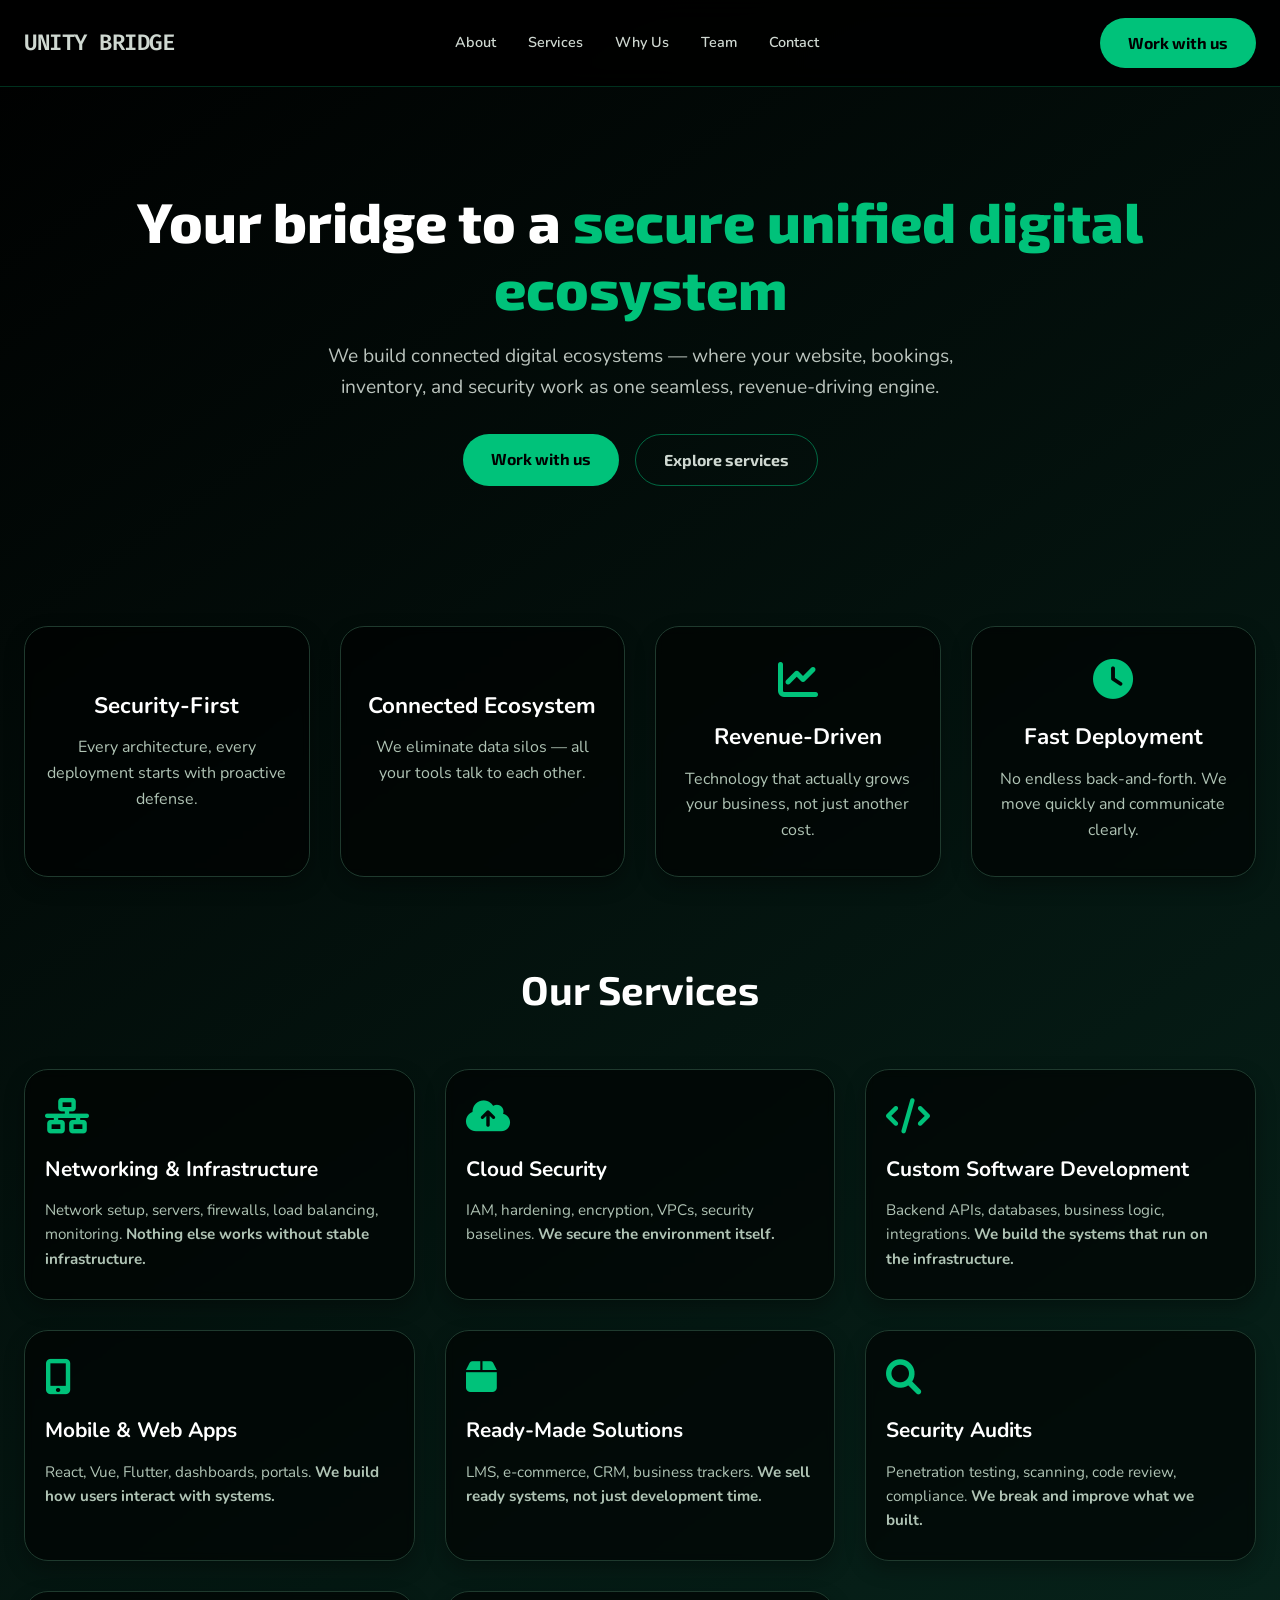
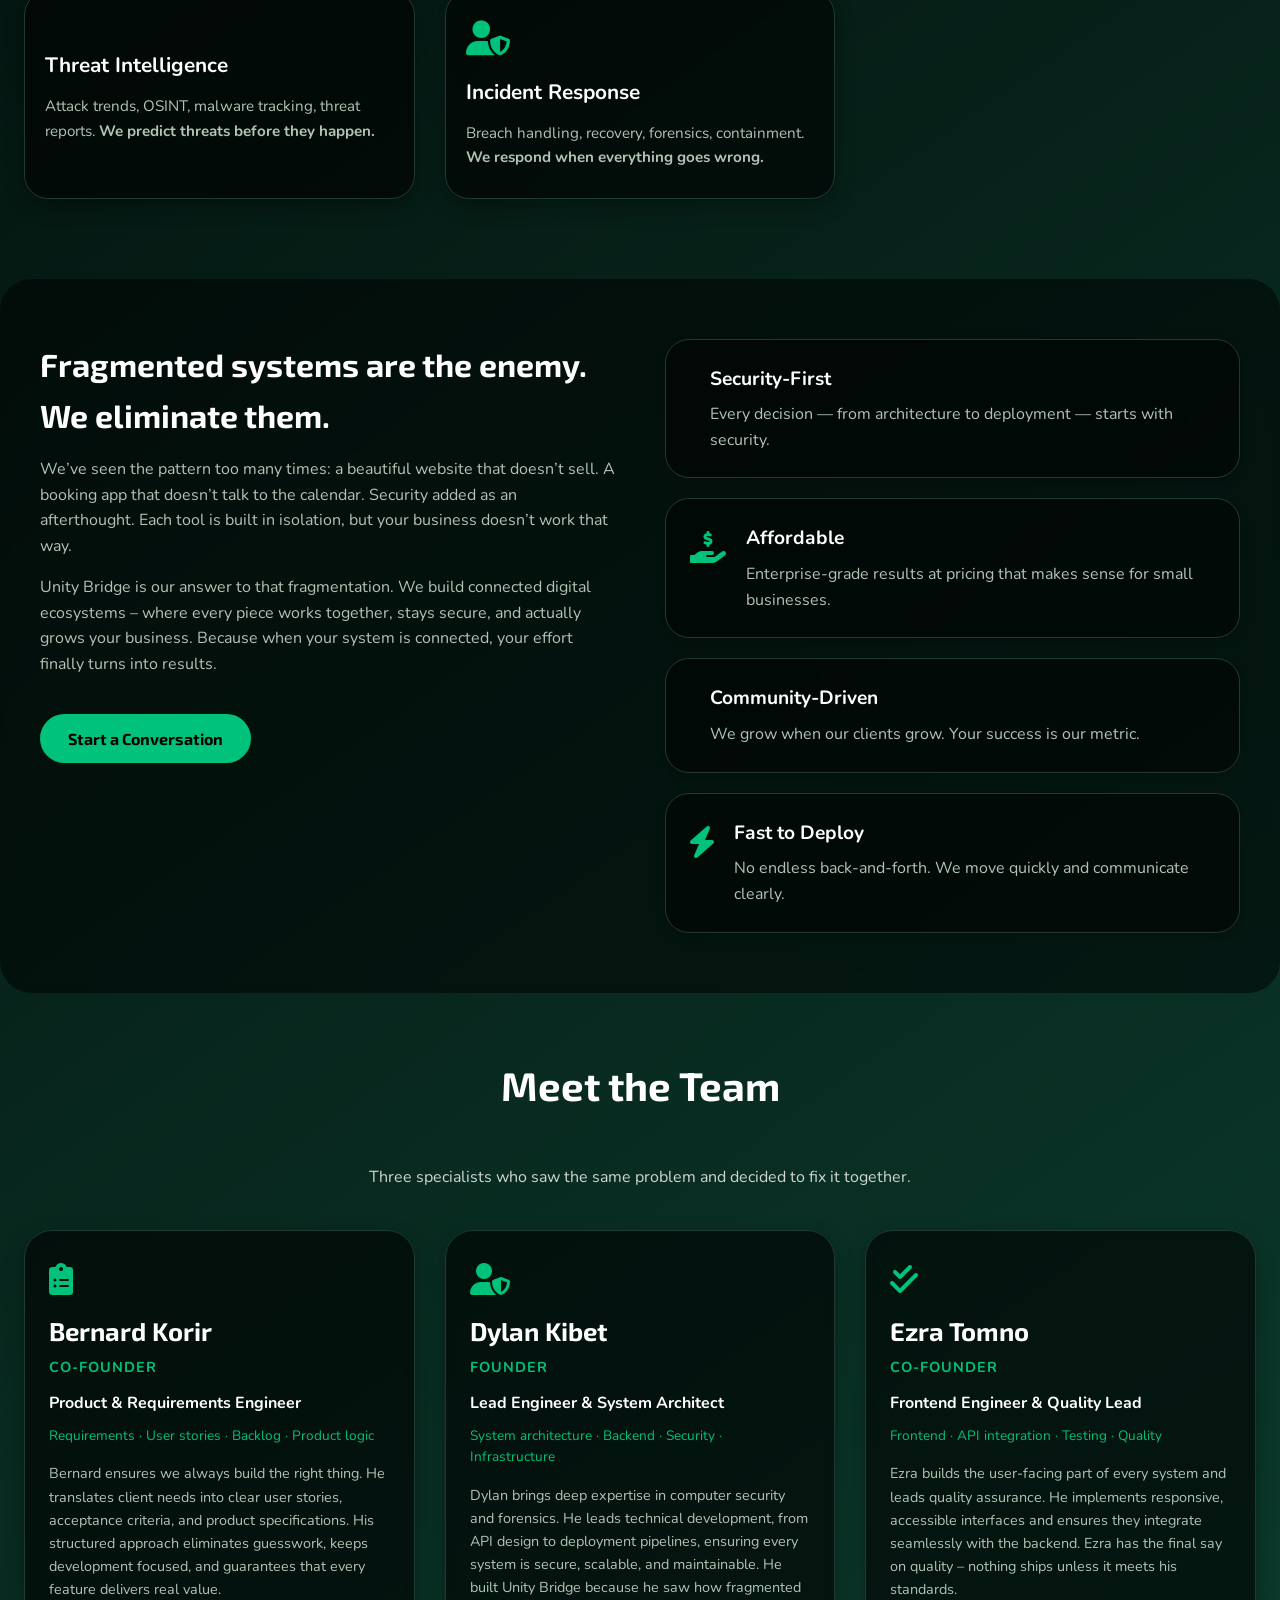
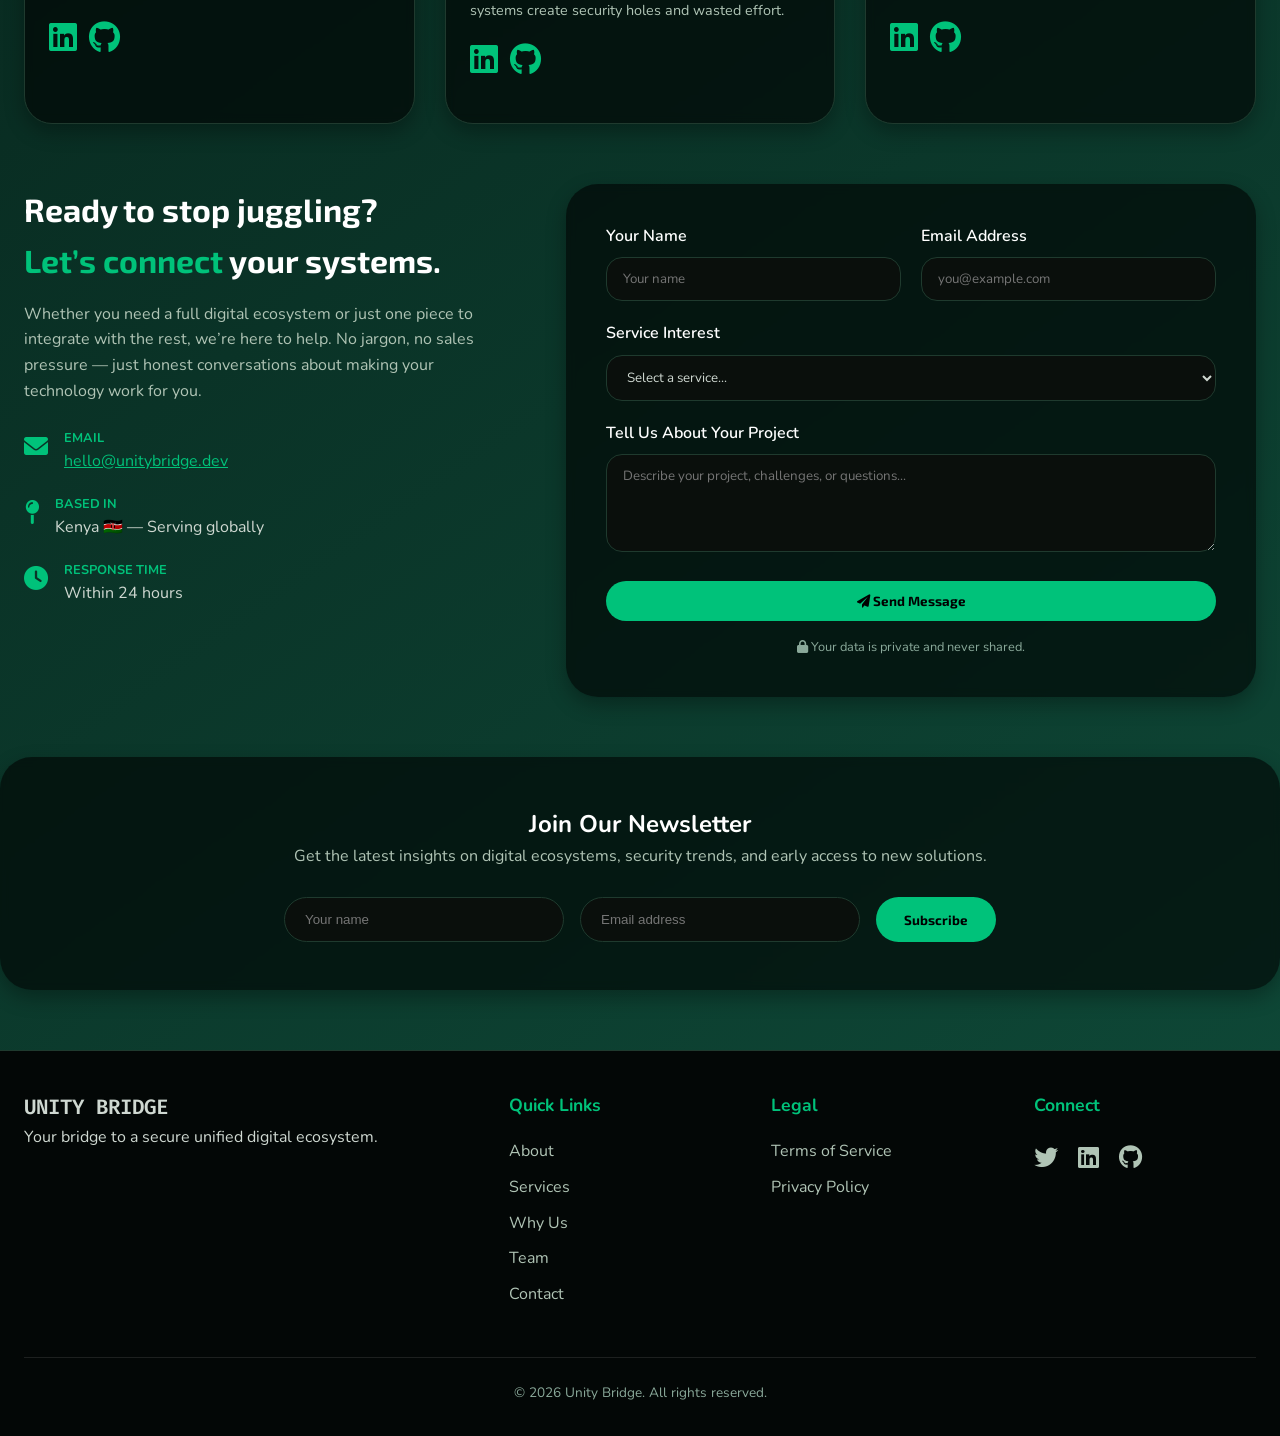
==== index.html @ be348a42 "Update of the card icons" ====
<!DOCTYPE html>
<html lang="en">

<head>
    <meta charset="UTF-8">
    <meta name="viewport" content="width=device-width, initial-scale=1.0">
    <title>Unity Bridge | Secure Digital Ecosystems</title>
    <link rel="icon" type="image/svg+xml"
        href="data:image/svg+xml,%3Csvg xmlns='http://www.w3.org/2000/svg' viewBox='0 0 100 100'%3E%3Cpath fill='%2300C27A' d='M50 10 L10 30 L10 60 C10 80 30 95 50 100 C70 95 90 80 90 60 L90 30 L50 10 Z'/%3E%3C/svg%3E">
    <link rel="stylesheet" href="https://cdnjs.cloudflare.com/ajax/libs/font-awesome/6.0.0-beta3/css/all.min.css">
    <link
        href="https://fonts.googleapis.com/css2?family=Exo+2:wght@400;500;600;700;800;900&family=Nunito:wght@300;400;500;600;700&family=Fira+Code:wght@400;500;600;700&display=swap"
        rel="stylesheet">
    <style>
        * {
            margin: 0;
            padding: 0;
            box-sizing: border-box;
        }

        body {
            font-family: 'Nunito', sans-serif;
            background: linear-gradient(145deg, #000000 0%, #0F4C3A 100%);
            color: #CFD8D1;
            line-height: 1.6;
            scroll-behavior: smooth;
        }

        .container {
            max-width: 1280px;
            margin: 0 auto;
            padding: 0 24px;
        }

        header {
            position: sticky;
            top: 0;
            z-index: 100;
            background: rgba(0, 0, 0, 0.85);
            backdrop-filter: blur(12px);
            border-bottom: 1px solid rgba(0, 194, 122, 0.25);
        }

        nav {
            display: flex;
            justify-content: space-between;
            align-items: center;
            padding: 18px 0;
            flex-wrap: wrap;
            gap: 20px;
        }

        .logo {
            font-family: 'Fira Code', 'Courier New', monospace;
            font-size: 1.4rem;
            font-weight: 600;
            letter-spacing: -0.5px;
            color: #CFD8D1;
            text-decoration: none;
            transition: color 0.2s;
        }

        .logo:hover {
            color: #00C27A;
        }

        .nav-links {
            display: flex;
            gap: 32px;
            list-style: none;
        }

        .nav-links a {
            text-decoration: none;
            color: #CFD8D1;
            font-weight: 600;
            font-size: 0.9rem;
            transition: color 0.2s;
        }

        .nav-links a:hover {
            color: #00C27A;
        }

        .btn {
            display: inline-block;
            padding: 12px 28px;
            border-radius: 40px;
            font-weight: 700;
            text-decoration: none;
            transition: 0.2s;
            font-family: 'Exo 2', sans-serif;
            border: none;
            cursor: pointer;
        }

        .btn-primary {
            background: #00C27A;
            color: #000000;
        }

        .btn-primary:hover {
            background: #00A86B;
            transform: translateY(-2px);
        }

        .btn-outline {
            border: 1px solid rgba(0, 194, 122, 0.5);
            background: transparent;
            color: #CFD8D1;
        }

        .btn-outline:hover {
            background: rgba(0, 194, 122, 0.1);
        }

        .hero {
            text-align: center;
            padding: 100px 0 80px;
        }

        .hero h1 {
            font-size: 3.5rem;
            font-weight: 800;
            font-family: 'Exo 2', sans-serif;
            line-height: 1.2;
            margin-bottom: 20px;
            color: #FFFFFF;
        }

        .hero h1 span {
            color: #00C27A;
        }

        .hero p {
            font-size: 1.2rem;
            max-width: 700px;
            margin: 0 auto 32px;
            opacity: 0.9;
        }

        .hero-buttons {
            display: flex;
            gap: 16px;
            justify-content: center;
            flex-wrap: wrap;
        }

        .about-grid {
            display: grid;
            grid-template-columns: repeat(4, 1fr);
            gap: 30px;
            margin: 60px 0 80px;
        }

        .about-card {
            background: rgba(0, 0, 0, 0.6);
            backdrop-filter: blur(4px);
            border-radius: 24px;
            padding: 32px 20px;
            text-align: center;
            border: 1px solid #1F3A2E;
            transition: 0.25s;
            box-shadow: 0 8px 20px rgba(0, 0, 0, 0.3);
        }

        .about-card:hover {
            border-color: #00C27A;
            transform: translateY(-6px);
            box-shadow: 0 12px 30px rgba(0, 0, 0, 0.4);
        }

        .about-card i {
            font-size: 2.5rem;
            color: #00C27A;
            margin-bottom: 20px;
        }

        .about-card h3 {
            font-size: 1.4rem;
            margin-bottom: 12px;
            color: #FFFFFF;
        }

        .about-card p {
            color: #B0C4B5;
        }

        .section-title {
            font-size: 2.5rem;
            font-family: 'Exo 2', sans-serif;
            font-weight: 700;
            text-align: center;
            margin-bottom: 48px;
            color: #FFFFFF;
        }

        .services-grid {
            display: grid;
            grid-template-columns: repeat(3, 1fr);
            gap: 30px;
            margin-bottom: 80px;
        }

        .service-card {
            background: rgba(0, 0, 0, 0.6);
            backdrop-filter: blur(4px);
            border-radius: 24px;
            padding: 28px 20px;
            transition: 0.2s;
            border: 1px solid #1F3A2E;
            box-shadow: 0 8px 20px rgba(0, 0, 0, 0.3);
        }

        .service-card:hover {
            border-color: #00C27A;
            transform: translateY(-4px);
            box-shadow: 0 12px 30px rgba(0, 0, 0, 0.4);
        }

        .service-card i {
            font-size: 2.2rem;
            color: #00C27A;
            margin-bottom: 20px;
        }

        .service-card h3 {
            font-size: 1.3rem;
            margin-bottom: 12px;
            color: #FFFFFF;
        }

        .service-card p {
            color: #B0C4B5;
            font-size: 0.95rem;
            line-height: 1.6;
        }

        .why-us {
            background: rgba(0, 0, 0, 0.5);
            backdrop-filter: blur(4px);
            border-radius: 32px;
            padding: 60px 40px;
            margin: 60px 0;
        }

        .why-grid {
            display: grid;
            grid-template-columns: 1fr 1fr;
            gap: 50px;
            align-items: start;
        }

        .why-heading {
            font-size: 2rem;
            font-family: 'Exo 2', sans-serif;
            font-weight: 700;
            margin-bottom: 1rem;
            color: #FFFFFF;
        }

        .why-content p {
            margin-bottom: 1rem;
            color: #B0C4B5;
        }

        .why-pillars {
            display: flex;
            flex-direction: column;
            gap: 20px;
        }

        .pillar {
            display: flex;
            gap: 20px;
            background: rgba(0, 0, 0, 0.5);
            border-radius: 24px;
            padding: 24px;
            border: 1px solid #1F3A2E;
            transition: 0.2s;
            box-shadow: 0 4px 12px rgba(0, 0, 0, 0.2);
        }

        .pillar:hover {
            border-color: #00C27A;
            transform: translateX(4px);
            box-shadow: 0 8px 20px rgba(0, 0, 0, 0.3);
        }

        .pillar-icon {
            font-size: 2rem;
            color: #00C27A;
        }

        .pillar h4 {
            font-size: 1.2rem;
            margin-bottom: 8px;
            color: #FFFFFF;
        }

        .pillar p {
            color: #B0C4B5;
        }

        .team-grid {
            display: grid;
            grid-template-columns: repeat(3, 1fr);
            gap: 30px;
            margin: 40px 0 60px;
        }

        .team-card {
            background: rgba(0, 0, 0, 0.6);
            backdrop-filter: blur(4px);
            border-radius: 28px;
            padding: 32px 24px;
            border: 1px solid #1F3A2E;
            transition: 0.2s;
            box-shadow: 0 8px 20px rgba(0, 0, 0, 0.3);
        }

        .team-card:hover {
            border-color: #00C27A;
            transform: translateY(-4px);
            box-shadow: 0 12px 30px rgba(0, 0, 0, 0.4);
        }

        .team-card i {
            font-size: 2rem;
            color: #00C27A;
            margin-bottom: 16px;
        }

        .team-card h3 {
            font-size: 1.6rem;
            margin-bottom: 4px;
            font-family: 'Exo 2', sans-serif;
            color: #FFFFFF;
        }

        .team-card h4 {
            color: #00C27A;
            font-size: 0.9rem;
            letter-spacing: 1px;
            margin-bottom: 12px;
        }

        .team-role {
            font-weight: 700;
            margin: 12px 0 8px;
            color: #FFFFFF;
        }

        .team-spec {
            font-size: 0.85rem;
            color: #00C27A;
            margin-bottom: 16px;
        }

        .team-bio {
            font-size: 0.9rem;
            color: #B0C4B5;
            margin-bottom: 20px;
            line-height: 1.6;
        }

        .team-social {
            display: flex;
            gap: 12px;
        }

        .team-social a {
            color: #B0C4B5;
            font-size: 1.2rem;
            transition: 0.2s;
        }

        .team-social a:hover {
            color: #00C27A;
        }

        .contact-grid {
            display: grid;
            grid-template-columns: 1fr 1.4fr;
            gap: 50px;
            margin: 60px 0;
        }

        .contact-info h2 {
            font-size: 2rem;
            font-family: 'Exo 2', sans-serif;
            margin-bottom: 16px;
            color: #FFFFFF;
        }

        .contact-info p {
            margin-bottom: 24px;
            color: #B0C4B5;
        }

        .contact-details {
            display: flex;
            flex-direction: column;
            gap: 20px;
        }

        .contact-detail {
            display: flex;
            gap: 16px;
            align-items: flex-start;
        }

        .contact-detail-icon {
            font-size: 1.5rem;
            color: #00C27A;
        }

        .detail-label {
            font-weight: 700;
            display: block;
            font-size: 0.8rem;
            text-transform: uppercase;
            color: #00C27A;
        }

        .contact-form-wrap {
            background: rgba(0, 0, 0, 0.6);
            backdrop-filter: blur(4px);
            border-radius: 32px;
            padding: 40px;
            box-shadow: 0 8px 20px rgba(0, 0, 0, 0.3);
        }

        .form-row {
            display: grid;
            grid-template-columns: 1fr 1fr;
            gap: 20px;
        }

        .form-group {
            margin-bottom: 20px;
        }

        .form-group label {
            display: block;
            margin-bottom: 8px;
            font-weight: 600;
            color: #FFFFFF;
        }

        .form-group input,
        .form-group textarea,
        .form-group select {
            width: 100%;
            padding: 12px 16px;
            border-radius: 16px;
            border: 1px solid #1F3A2E;
            background: #0A0F0C;
            color: #CFD8D1;
            font-family: inherit;
            outline: none;
        }

        .form-group input:focus,
        .form-group textarea:focus,
        .form-group select:focus {
            border-color: #00C27A;
        }

        .privacy-note {
            text-align: center;
            font-size: 0.8rem;
            margin-top: 16px;
            color: #8AA99A;
        }

        .btn-full {
            width: 100%;
            justify-content: center;
        }

        .newsletter {
            background: rgba(0, 0, 0, 0.6);
            backdrop-filter: blur(4px);
            border-radius: 32px;
            padding: 48px 40px;
            text-align: center;
            margin: 60px 0;
            box-shadow: 0 8px 20px rgba(0, 0, 0, 0.3);
        }

        .newsletter h2 {
            color: #FFFFFF;
        }

        .newsletter p {
            color: #B0C4B5;
        }

        .newsletter form {
            display: flex;
            flex-wrap: wrap;
            justify-content: center;
            gap: 16px;
            margin-top: 28px;
        }

        .newsletter input {
            padding: 14px 20px;
            border-radius: 40px;
            border: none;
            background: #0A0F0C;
            color: #CFD8D1;
            width: 280px;
            outline: none;
            border: 1px solid #1F3A2E;
        }

        .newsletter input:focus {
            border-color: #00C27A;
        }

        footer {
            border-top: 1px solid #1F3A2E;
            padding: 40px 0 32px;
            margin-top: 40px;
            background: #030706;
        }

        .footer-grid {
            display: grid;
            grid-template-columns: 2fr 1fr 1fr 1fr;
            gap: 40px;
            margin-bottom: 40px;
        }

        .footer-links h4,
        .footer-social h4 {
            margin-bottom: 20px;
            font-size: 1.1rem;
            color: #00C27A;
        }

        .footer-links ul {
            list-style: none;
        }

        .footer-links li {
            margin-bottom: 10px;
        }

        .footer-links a {
            text-decoration: none;
            color: #B0C4B5;
            transition: 0.2s;
        }

        .footer-links a:hover {
            color: #00C27A;
        }

        .social-icons a {
            color: #B0C4B5;
            font-size: 1.5rem;
            margin-right: 20px;
            transition: 0.2s;
        }

        .social-icons a:hover {
            color: #00C27A;
        }

        .copyright {
            text-align: center;
            padding-top: 24px;
            border-top: 1px solid rgba(255, 255, 255, 0.1);
            font-size: 0.85rem;
            color: #8AA99A;
        }

        .back-to-top {
            position: fixed;
            bottom: 30px;
            right: 30px;
            background: #00C27A;
            color: #000000;
            width: 48px;
            height: 48px;
            border-radius: 50%;
            display: flex;
            align-items: center;
            justify-content: center;
            font-size: 1.2rem;
            cursor: pointer;
            opacity: 0;
            visibility: hidden;
            transition: 0.3s;
            box-shadow: 0 4px 12px rgba(0, 0, 0, 0.3);
            z-index: 99;
        }

        .back-to-top.show {
            opacity: 1;
            visibility: visible;
        }

        .back-to-top:hover {
            background: #00A86B;
            transform: translateY(-3px);
        }

        @media (max-width:1024px) {

            .about-grid,
            .services-grid,
            .team-grid,
            .footer-grid,
            .why-grid,
            .contact-grid {
                grid-template-columns: repeat(2, 1fr);
            }
        }

        @media (max-width:768px) {
            nav {
                flex-direction: column;
                align-items: stretch;
            }

            .nav-links {
                justify-content: center;
                flex-wrap: wrap;
                gap: 1rem;
            }

            .hero h1 {
                font-size: 2.2rem;
            }

            .section-title {
                font-size: 1.8rem;
            }

            .about-grid,
            .services-grid,
            .team-grid,
            .why-grid,
            .contact-grid {
                grid-template-columns: 1fr;
            }

            .why-grid,
            .contact-grid {
                gap: 30px;
            }

            .pillar {
                flex-direction: column;
                text-align: center;
            }

            .newsletter form {
                flex-direction: column;
                align-items: center;
            }

            .newsletter input {
                width: 100%;
            }
        }
    </style>
</head>

<body>
    <header>
        <div class="container">
            <nav>
                <a href="#about" class="logo">UNITY BRIDGE</a>
                <ul class="nav-links">
                    <li><a href="#about">About</a></li>
                    <li><a href="#services">Services</a></li>
                    <li><a href="#why">Why Us</a></li>
                    <li><a href="#team">Team</a></li>
                    <li><a href="#contact">Contact</a></li>
                </ul>
                <a href="#contact" class="btn btn-primary">Work with us</a>
            </nav>
        </div>
    </header>

    <main>
        <section id="about" class="hero">
            <div class="container">
                <h1>Your bridge to a <span>secure unified digital ecosystem</span></h1>
                <p>We build connected digital ecosystems — where your website, bookings, inventory, and security work as
                    one seamless, revenue‑driving engine.</p>
                <div class="hero-buttons">
                    <a href="#contact" class="btn btn-primary">Work with us</a>
                    <a href="#services" class="btn btn-outline">Explore services</a>
                </div>
            </div>
        </section>

        <section class="container">
            <div class="about-grid">
                <div class="about-card"><i class="fas fa-shield-halved"></i>
                    <h3>Security‑First</h3>
                    <p>Every architecture, every deployment starts with proactive defense.</p>
                </div>
                <div class="about-card"><i class="fas fa-bridge"></i>
                    <h3>Connected Ecosystem</h3>
                    <p>We eliminate data silos — all your tools talk to each other.</p>
                </div>
                <div class="about-card"><i class="fas fa-chart-line"></i>
                    <h3>Revenue‑Driven</h3>
                    <p>Technology that actually grows your business, not just another cost.</p>
                </div>
                <div class="about-card"><i class="fas fa-clock"></i>
                    <h3>Fast Deployment</h3>
                    <p>No endless back‑and‑forth. We move quickly and communicate clearly.</p>
                </div>
            </div>
        </section>

        <section id="services" class="container">
            <h2 class="section-title">Our Services</h2>
            <div class="services-grid">
                <div class="service-card"><i class="fas fa-network-wired"></i>
                    <h3>Networking & Infrastructure</h3>
                    <p>Network setup, servers, firewalls, load balancing, monitoring. <strong>Nothing else works without
                            stable infrastructure.</strong></p>
                </div>
                <div class="service-card"><i class="fas fa-cloud-upload-alt"></i>
                    <h3>Cloud Security</h3>
                    <p>IAM, hardening, encryption, VPCs, security baselines. <strong>We secure the environment
                            itself.</strong></p>
                </div>
                <div class="service-card"><i class="fas fa-code"></i>
                    <h3>Custom Software Development</h3>
                    <p>Backend APIs, databases, business logic, integrations. <strong>We build the systems that run on
                            the infrastructure.</strong></p>
                </div>
                <div class="service-card"><i class="fas fa-mobile-alt"></i>
                    <h3>Mobile & Web Apps</h3>
                    <p>React, Vue, Flutter, dashboards, portals. <strong>We build how users interact with
                            systems.</strong></p>
                </div>
                <div class="service-card"><i class="fas fa-box"></i>
                    <h3>Ready‑Made Solutions</h3>
                    <p>LMS, e‑commerce, CRM, business trackers. <strong>We sell ready systems, not just development
                            time.</strong></p>
                </div>
                <div class="service-card"><i class="fas fa-search"></i>
                    <h3>Security Audits</h3>
                    <p>Penetration testing, scanning, code review, compliance. <strong>We break and improve what we
                            built.</strong></p>
                </div>
                <div class="service-card"><i class="fas fa-chart-simple"></i>
                    <h3>Threat Intelligence</h3>
                    <p>Attack trends, OSINT, malware tracking, threat reports. <strong>We predict threats before they
                            happen.</strong></p>
                </div>
                <div class="service-card"><i class="fas fa-user-shield"></i>
                    <h3>Incident Response</h3>
                    <p>Breach handling, recovery, forensics, containment. <strong>We respond when everything goes
                            wrong.</strong></p>
                </div>
            </div>
        </section>

        <section id="why" class="container why-us">
            <div class="why-grid">
                <div class="why-content">
                    <h2 class="why-heading">Fragmented systems are the enemy. We eliminate them.</h2>
                    <p>We’ve seen the pattern too many times: a beautiful website that doesn’t sell. A booking app that
                        doesn’t talk to the calendar. Security added as an afterthought. Each tool is built in
                        isolation, but your business doesn’t work that way.</p>
                    <p>Unity Bridge is our answer to that fragmentation. We build connected digital ecosystems – where
                        every piece works together, stays secure, and actually grows your business. Because when your
                        system is connected, your effort finally turns into results.</p>
                    <a href="#contact" class="btn btn-primary" style="margin-top: 20px;">Start a Conversation</a>
                </div>
                <div class="why-pillars">
                    <div class="pillar">
                        <div class="pillar-icon"><i class="fas fa-shield-halved"></i></div>
                        <div>
                            <h4>Security-First</h4>
                            <p>Every decision — from architecture to deployment — starts with security.</p>
                        </div>
                    </div>
                    <div class="pillar">
                        <div class="pillar-icon"><i class="fas fa-hand-holding-dollar"></i></div>
                        <div>
                            <h4>Affordable</h4>
                            <p>Enterprise-grade results at pricing that makes sense for small businesses.</p>
                        </div>
                    </div>
                    <div class="pillar">
                        <div class="pillar-icon"><i class="fas fa-people-group"></i></div>
                        <div>
                            <h4>Community-Driven</h4>
                            <p>We grow when our clients grow. Your success is our metric.</p>
                        </div>
                    </div>
                    <div class="pillar">
                        <div class="pillar-icon"><i class="fas fa-bolt"></i></div>
                        <div>
                            <h4>Fast to Deploy</h4>
                            <p>No endless back-and-forth. We move quickly and communicate clearly.</p>
                        </div>
                    </div>
                </div>
            </div>
        </section>

        <section id="team" class="container">
            <h2 class="section-title">Meet the Team</h2>
            <p style="text-align: center; margin-bottom: 40px;">Three specialists who saw the same problem and decided
                to fix it together.</p>
            <div class="team-grid">
                <div class="team-card"><i class="fas fa-clipboard-list"></i>
                    <h3>Bernard Korir</h3>
                    <h4>CO‑FOUNDER</h4>
                    <div class="team-role">Product & Requirements Engineer</div>
                    <div class="team-spec">Requirements · User stories · Backlog · Product logic</div>
                    <p class="team-bio">Bernard ensures we always build the right thing. He translates client needs into
                        clear user stories, acceptance criteria, and product specifications. His structured approach
                        eliminates guesswork, keeps development focused, and guarantees that every feature delivers real
                        value.</p>
                    <div class="team-social"><a href="#"><i class="fab fa-linkedin"></i></a><a href="#"><i
                                class="fab fa-github"></i></a></div>
                </div>
                <div class="team-card"><i class="fas fa-user-shield"></i>
                    <h3>Dylan Kibet</h3>
                    <h4>FOUNDER</h4>
                    <div class="team-role">Lead Engineer & System Architect</div>
                    <div class="team-spec">System architecture · Backend · Security · Infrastructure</div>
                    <p class="team-bio">Dylan brings deep expertise in computer security and forensics. He leads
                        technical development, from API design to deployment pipelines, ensuring every system is secure,
                        scalable, and maintainable. He built Unity Bridge because he saw how fragmented systems create
                        security holes and wasted effort.</p>
                    <div class="team-social"><a href="https://www.linkedin.com/in/dylan-kibet-40ab96334/"
                            target="_blank"><i class="fab fa-linkedin"></i></a><a
                            href="https://github.com/systems-jackal" target="_blank"><i class="fab fa-github"></i></a>
                    </div>
                </div>
                <div class="team-card"><i class="fas fa-check-double"></i>
                    <h3>Ezra Tomno</h3>
                    <h4>CO‑FOUNDER</h4>
                    <div class="team-role">Frontend Engineer & Quality Lead</div>
                    <div class="team-spec">Frontend · API integration · Testing · Quality</div>
                    <p class="team-bio">Ezra builds the user‑facing part of every system and leads quality assurance. He
                        implements responsive, accessible interfaces and ensures they integrate seamlessly with the
                        backend. Ezra has the final say on quality – nothing ships unless it meets his standards.</p>
                    <div class="team-social"><a href="#"><i class="fab fa-linkedin"></i></a><a href="#"><i
                                class="fab fa-github"></i></a></div>
                </div>
            </div>
        </section>

        <section id="contact" class="container">
            <div class="contact-grid">
                <div class="contact-info">
                    <h2>Ready to stop juggling?<br><span style="color:#00C27A;">Let’s connect</span> your systems.</h2>
                    <p>Whether you need a full digital ecosystem or just one piece to integrate with the rest, we’re
                        here to help. No jargon, no sales pressure — just honest conversations about making your
                        technology work for you.</p>
                    <div class="contact-details">
                        <div class="contact-detail">
                            <div class="contact-detail-icon"><i class="fas fa-envelope"></i></div>
                            <div><span class="detail-label">Email</span> <a href="mailto:hello@unitybridge.dev"
                                    style="color:#00C27A;">hello@unitybridge.dev</a></div>
                        </div>
                        <div class="contact-detail">
                            <div class="contact-detail-icon"><i class="fas fa-map-pin"></i></div>
                            <div><span class="detail-label">Based in</span> Kenya 🇰🇪 — Serving globally</div>
                        </div>
                        <div class="contact-detail">
                            <div class="contact-detail-icon"><i class="fas fa-clock"></i></div>
                            <div><span class="detail-label">Response time</span> Within 24 hours</div>
                        </div>
                    </div>
                </div>
                <div class="contact-form-wrap">
                    <form id="contact-form" action="#" method="post">
                        <div class="form-row">
                            <div class="form-group"><label for="name">Your Name</label><input type="text" id="name"
                                    name="name" placeholder="Your name" required></div>
                            <div class="form-group"><label for="email">Email Address</label><input type="email"
                                    id="email" name="email" placeholder="you@example.com" required></div>
                        </div>
                        <div class="form-group"><label for="service">Service Interest</label><select id="service"
                                name="service">
                                <option disabled selected>Select a service...</option>
                                <option>Networking & Infrastructure</option>
                                <option>Cloud Security</option>
                                <option>Custom Software Development</option>
                                <option>Mobile & Web Apps</option>
                                <option>Ready-Made Solutions</option>
                                <option>Security Audits</option>
                                <option>Threat Intelligence</option>
                                <option>Incident Response</option>
                            </select></div>
                        <div class="form-group"><label for="message">Tell Us About Your Project</label><textarea
                                id="message" name="message" rows="4"
                                placeholder="Describe your project, challenges, or questions..." required></textarea>
                        </div>
                        <button type="submit" class="btn btn-primary btn-full"><i class="fas fa-paper-plane"></i> Send
                            Message</button>
                        <p class="privacy-note"><i class="fas fa-lock"></i> Your data is private and never shared.</p>
                    </form>
                </div>
            </div>
        </section>

        <div class="container newsletter">
            <h2>Join Our Newsletter</h2>
            <p>Get the latest insights on digital ecosystems, security trends, and early access to new solutions.</p>
            <form action="#" method="post"><input type="text" placeholder="Your name" required><input type="email"
                    placeholder="Email address" required><button type="submit"
                    class="btn btn-primary">Subscribe</button></form>
        </div>
    </main>

    <footer>
        <div class="container">
            <div class="footer-grid">
                <div>
                    <div style="font-family:'Fira Code',monospace; font-size:1.3rem; font-weight:600;">UNITY BRIDGE
                    </div>
                    <p>Your bridge to a secure unified digital ecosystem.</p>
                </div>
                <div class="footer-links">
                    <h4>Quick Links</h4>
                    <ul>
                        <li><a href="#about">About</a></li>
                        <li><a href="#services">Services</a></li>
                        <li><a href="#why">Why Us</a></li>
                        <li><a href="#team">Team</a></li>
                        <li><a href="#contact">Contact</a></li>
                    </ul>
                </div>
                <div class="footer-links">
                    <h4>Legal</h4>
                    <ul>
                        <li><a href="#">Terms of Service</a></li>
                        <li><a href="#">Privacy Policy</a></li>
                    </ul>
                </div>
                <div class="footer-social">
                    <h4>Connect</h4>
                    <div class="social-icons"><a href="#"><i class="fab fa-twitter"></i></a><a href="#"><i
                                class="fab fa-linkedin"></i></a><a href="#"><i class="fab fa-github"></i></a></div>
                </div>
            </div>
            <div class="copyright">
                <p>&copy; 2026 Unity Bridge. All rights reserved.</p>
            </div>
        </div>
    </footer>

    <div class="back-to-top" id="backToTop"><i class="fas fa-arrow-up"></i></div>
    <script>
        const backToTop = document.getElementById('backToTop');
        window.addEventListener('scroll', () => { if (window.scrollY > 300) backToTop.classList.add('show'); else backToTop.classList.remove('show'); });
        backToTop.addEventListener('click', () => window.scrollTo({ top: 0, behavior: 'smooth' }));
    </script>
</body>

</html>
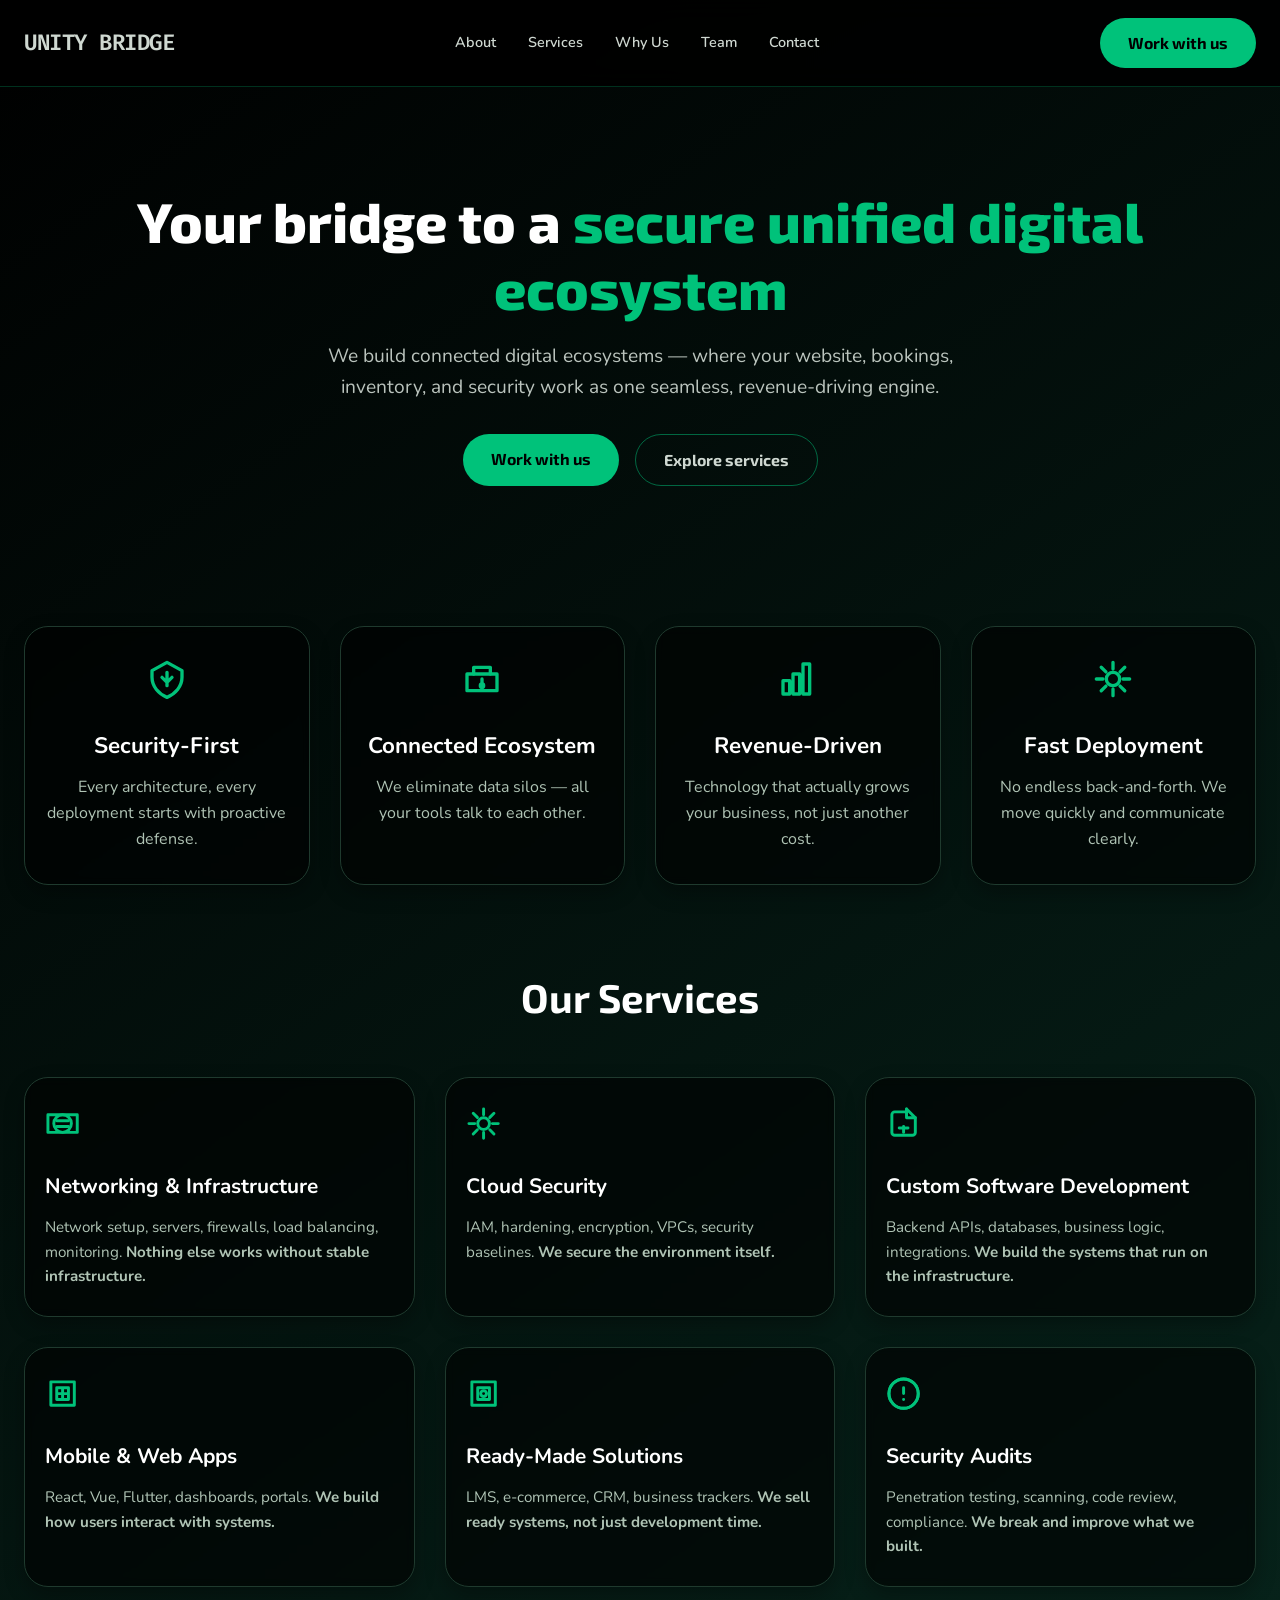
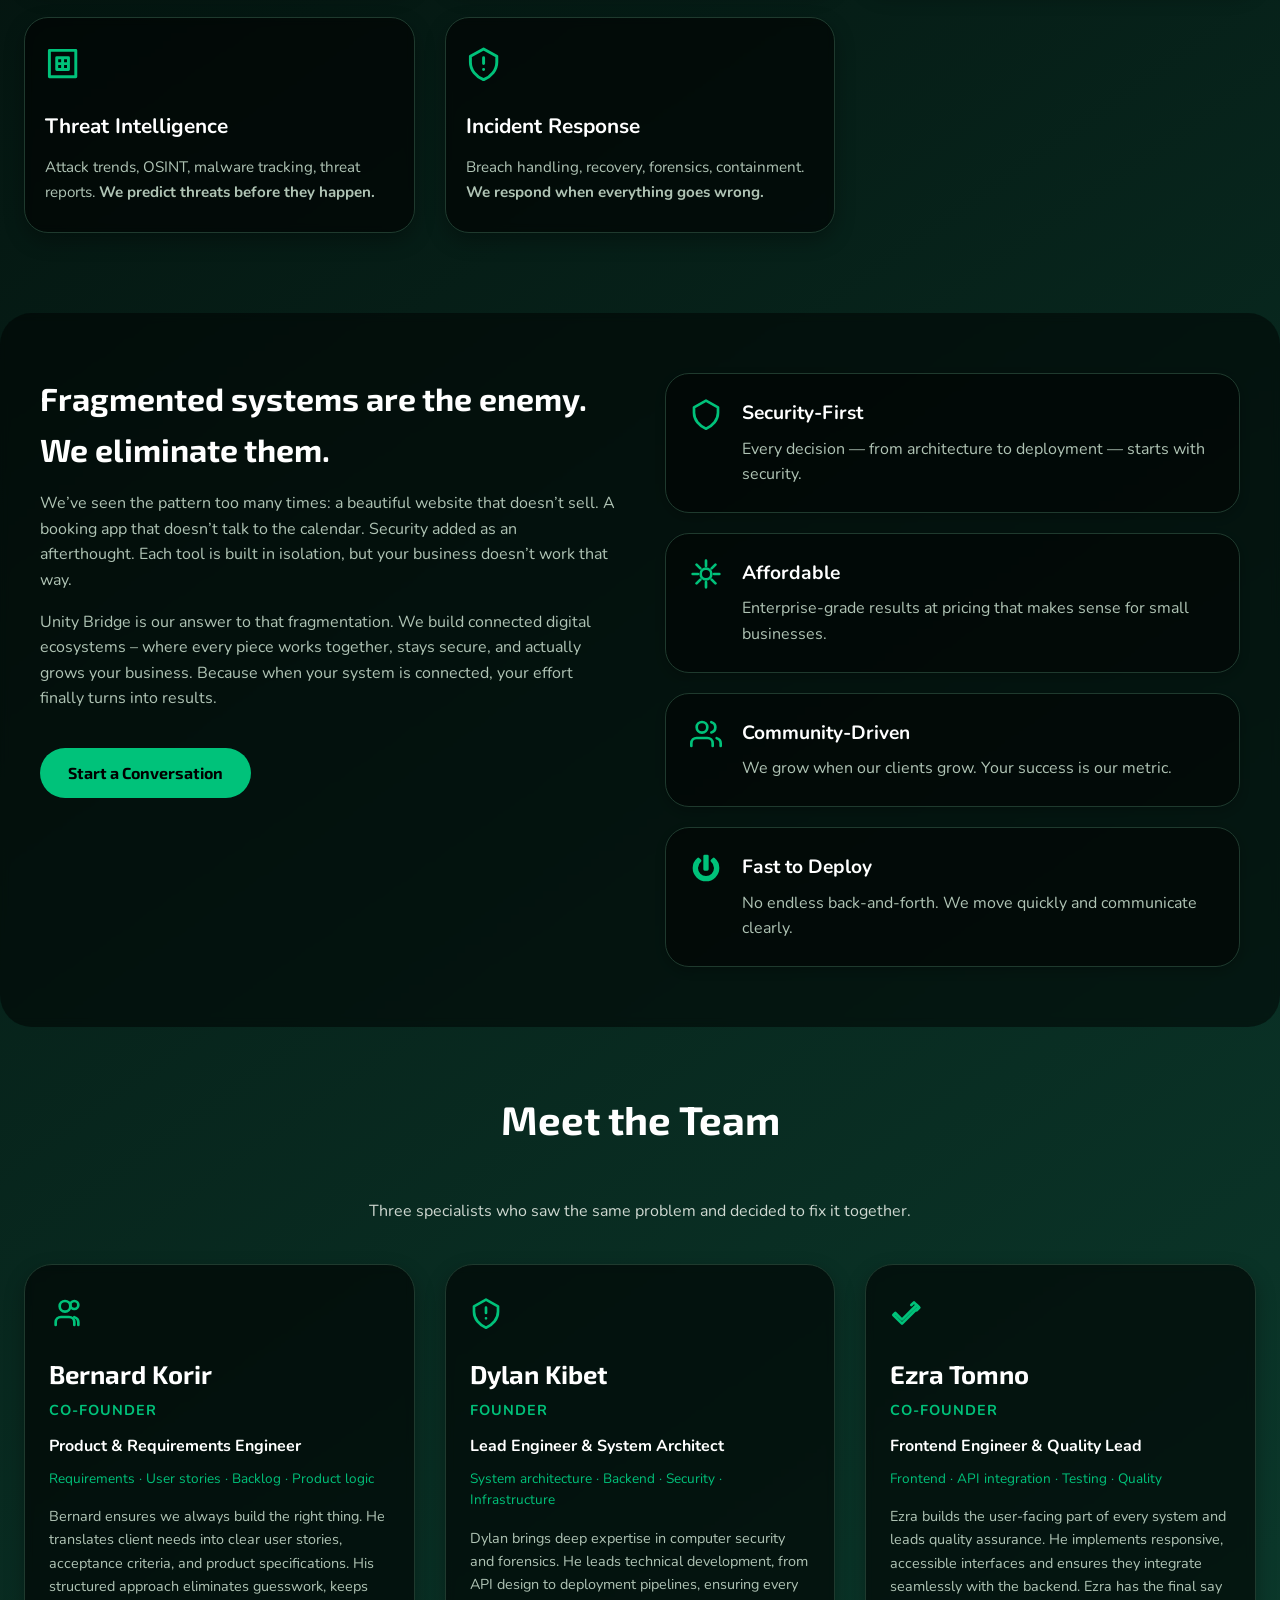
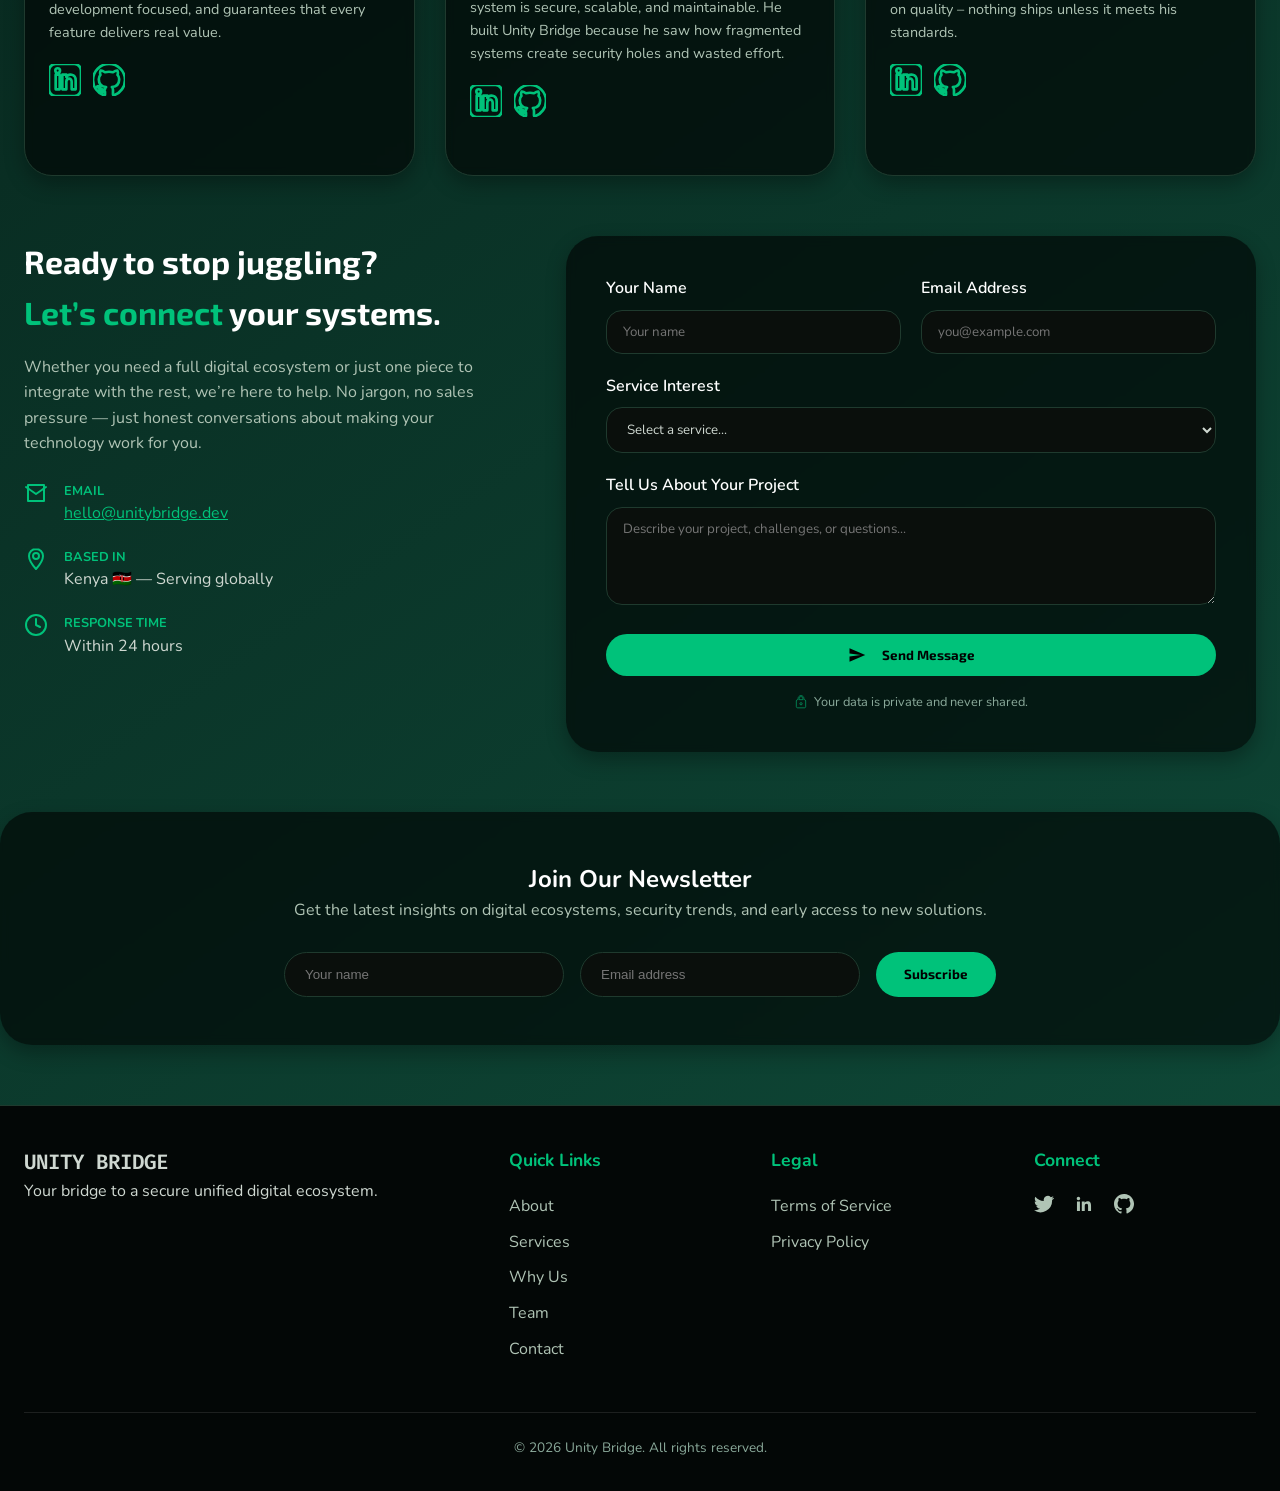
==== commit 03ac71cc: "Update of the code review" ====
--- a/index.html
+++ b/index.html
@@ -5,9 +5,6 @@
     <meta charset="UTF-8">
     <meta name="viewport" content="width=device-width, initial-scale=1.0">
     <title>Unity Bridge | Secure Digital Ecosystems</title>
-    <link rel="icon" type="image/svg+xml"
-        href="data:image/svg+xml,%3Csvg xmlns='http://www.w3.org/2000/svg' viewBox='0 0 100 100'%3E%3Cpath fill='%2300C27A' d='M50 10 L10 30 L10 60 C10 80 30 95 50 100 C70 95 90 80 90 60 L90 30 L50 10 Z'/%3E%3C/svg%3E">
-    <link rel="stylesheet" href="https://cdnjs.cloudflare.com/ajax/libs/font-awesome/6.0.0-beta3/css/all.min.css">
     <link
         href="https://fonts.googleapis.com/css2?family=Exo+2:wght@400;500;600;700;800;900&family=Nunito:wght@300;400;500;600;700&family=Fira+Code:wght@400;500;600;700&display=swap"
         rel="stylesheet">
@@ -170,10 +167,15 @@
             box-shadow: 0 12px 30px rgba(0, 0, 0, 0.4);
         }
 
-        .about-card i {
-            font-size: 2.5rem;
-            color: #00C27A;
+        .about-card svg {
+            width: 2.5rem;
+            height: 2.5rem;
             margin-bottom: 20px;
+            fill: none;
+            stroke: #00C27A;
+            stroke-width: 2;
+            stroke-linecap: round;
+            stroke-linejoin: round;
         }
 
         .about-card h3 {
@@ -218,10 +220,15 @@
             box-shadow: 0 12px 30px rgba(0, 0, 0, 0.4);
         }
 
-        .service-card i {
-            font-size: 2.2rem;
-            color: #00C27A;
+        .service-card svg {
+            width: 2.2rem;
+            height: 2.2rem;
             margin-bottom: 20px;
+            fill: none;
+            stroke: #00C27A;
+            stroke-width: 2;
+            stroke-linecap: round;
+            stroke-linejoin: round;
         }
 
         .service-card h3 {
@@ -287,9 +294,15 @@
             box-shadow: 0 8px 20px rgba(0, 0, 0, 0.3);
         }
 
-        .pillar-icon {
-            font-size: 2rem;
-            color: #00C27A;
+        .pillar svg {
+            width: 2rem;
+            height: 2rem;
+            flex-shrink: 0;
+            fill: none;
+            stroke: #00C27A;
+            stroke-width: 2;
+            stroke-linecap: round;
+            stroke-linejoin: round;
         }
 
         .pillar h4 {
@@ -325,10 +338,15 @@
             box-shadow: 0 12px 30px rgba(0, 0, 0, 0.4);
         }
 
-        .team-card i {
-            font-size: 2rem;
-            color: #00C27A;
+        .team-card svg {
+            width: 2rem;
+            height: 2rem;
             margin-bottom: 16px;
+            fill: none;
+            stroke: #00C27A;
+            stroke-width: 2;
+            stroke-linecap: round;
+            stroke-linejoin: round;
         }
 
         .team-card h3 {
@@ -373,6 +391,7 @@
             color: #B0C4B5;
             font-size: 1.2rem;
             transition: 0.2s;
+            text-decoration: none;
         }
 
         .team-social a:hover {
@@ -410,9 +429,15 @@
             align-items: flex-start;
         }
 
-        .contact-detail-icon {
-            font-size: 1.5rem;
-            color: #00C27A;
+        .contact-detail svg {
+            width: 1.5rem;
+            height: 1.5rem;
+            fill: none;
+            stroke: #00C27A;
+            stroke-width: 2;
+            stroke-linecap: round;
+            stroke-linejoin: round;
+            flex-shrink: 0;
         }
 
         .detail-label {
@@ -472,11 +497,25 @@
             font-size: 0.8rem;
             margin-top: 16px;
             color: #8AA99A;
+            display: flex;
+            align-items: center;
+            justify-content: center;
+            gap: 6px;
+        }
+
+        .privacy-note svg {
+            width: 14px;
+            height: 14px;
+            fill: none;
+            stroke: #00C27A;
         }
 
         .btn-full {
             width: 100%;
             justify-content: center;
+            display: flex;
+            align-items: center;
+            gap: 8px;
         }
 
         .newsletter {
@@ -560,9 +599,9 @@
         }
 
         .social-icons a {
+            display: inline-block;
+            margin-right: 20px;
             color: #B0C4B5;
-            font-size: 1.5rem;
-            margin-right: 20px;
             transition: 0.2s;
         }
 
@@ -590,7 +629,6 @@
             display: flex;
             align-items: center;
             justify-content: center;
-            font-size: 1.2rem;
             cursor: pointer;
             opacity: 0;
             visibility: hidden;
@@ -703,19 +741,32 @@
 
         <section class="container">
             <div class="about-grid">
-                <div class="about-card"><i class="fas fa-shield-halved"></i>
+                <div class="about-card"><svg viewBox="0 0 24 24">
+                        <path d="M12 2L3 7v4c0 5.5 4 10 9 12 5-2 9-6.5 9-12V7l-9-5z" />
+                        <path d="M12 8v8M9 11l3 3 3-3" />
+                    </svg>
                     <h3>Security‑First</h3>
                     <p>Every architecture, every deployment starts with proactive defense.</p>
                 </div>
-                <div class="about-card"><i class="fas fa-bridge"></i>
+                <div class="about-card"><svg viewBox="0 0 24 24">
+                        <path d="M3 9h18v10H3z" />
+                        <path d="M7 9V5h10v4M12 16v-4" />
+                        <circle cx="12" cy="16" r="1" />
+                    </svg>
                     <h3>Connected Ecosystem</h3>
                     <p>We eliminate data silos — all your tools talk to each other.</p>
                 </div>
-                <div class="about-card"><i class="fas fa-chart-line"></i>
+                <div class="about-card"><svg viewBox="0 0 24 24">
+                        <path d="M3 13h4v8H3zM9 9h4v12H9zM15 3h4v18h-4z" />
+                    </svg>
                     <h3>Revenue‑Driven</h3>
                     <p>Technology that actually grows your business, not just another cost.</p>
                 </div>
-                <div class="about-card"><i class="fas fa-clock"></i>
+                <div class="about-card"><svg viewBox="0 0 24 24">
+                        <path
+                            d="M12 2v4M12 18v4M4.93 4.93l2.83 2.83M16.24 16.24l2.83 2.83M2 12h4M18 12h4M4.93 19.07l2.83-2.83M16.24 7.76l2.83-2.83" />
+                        <circle cx="12" cy="12" r="4" />
+                    </svg>
                     <h3>Fast Deployment</h3>
                     <p>No endless back‑and‑forth. We move quickly and communicate clearly.</p>
                 </div>
@@ -725,42 +776,71 @@
         <section id="services" class="container">
             <h2 class="section-title">Our Services</h2>
             <div class="services-grid">
-                <div class="service-card"><i class="fas fa-network-wired"></i>
+                <div class="service-card"><svg viewBox="0 0 24 24">
+                        <path d="M2 6h20v12H2z" />
+                        <path d="M8 10h8M8 14h8" />
+                        <circle cx="12" cy="12" r="6" />
+                    </svg>
                     <h3>Networking & Infrastructure</h3>
                     <p>Network setup, servers, firewalls, load balancing, monitoring. <strong>Nothing else works without
                             stable infrastructure.</strong></p>
                 </div>
-                <div class="service-card"><i class="fas fa-cloud-upload-alt"></i>
+                <div class="service-card"><svg viewBox="0 0 24 24">
+                        <path
+                            d="M12 2v4M12 18v4M4.93 4.93l2.83 2.83M16.24 16.24l2.83 2.83M2 12h4M18 12h4M4.93 19.07l2.83-2.83M16.24 7.76l2.83-2.83" />
+                        <circle cx="12" cy="12" r="4" />
+                    </svg>
                     <h3>Cloud Security</h3>
                     <p>IAM, hardening, encryption, VPCs, security baselines. <strong>We secure the environment
                             itself.</strong></p>
                 </div>
-                <div class="service-card"><i class="fas fa-code"></i>
+                <div class="service-card"><svg viewBox="0 0 24 24">
+                        <path d="M14 4H6a2 2 0 0 0-2 2v12a2 2 0 0 0 2 2h12a2 2 0 0 0 2-2V8l-6-6z" />
+                        <path d="M14 2v6h6" />
+                        <path d="M12 18v-4M9 15h6" />
+                    </svg>
                     <h3>Custom Software Development</h3>
                     <p>Backend APIs, databases, business logic, integrations. <strong>We build the systems that run on
                             the infrastructure.</strong></p>
                 </div>
-                <div class="service-card"><i class="fas fa-mobile-alt"></i>
+                <div class="service-card"><svg viewBox="0 0 24 24">
+                        <path d="M4 4h16v16H4z" />
+                        <path d="M8 8h8v8H8zM12 8v8M8 12h8" />
+                    </svg>
                     <h3>Mobile & Web Apps</h3>
                     <p>React, Vue, Flutter, dashboards, portals. <strong>We build how users interact with
                             systems.</strong></p>
                 </div>
-                <div class="service-card"><i class="fas fa-box"></i>
+                <div class="service-card"><svg viewBox="0 0 24 24">
+                        <path d="M4 4h16v16H4z" />
+                        <path d="M8 8h8v8H8z" />
+                        <circle cx="12" cy="12" r="2" />
+                    </svg>
                     <h3>Ready‑Made Solutions</h3>
                     <p>LMS, e‑commerce, CRM, business trackers. <strong>We sell ready systems, not just development
                             time.</strong></p>
                 </div>
-                <div class="service-card"><i class="fas fa-search"></i>
+                <div class="service-card"><svg viewBox="0 0 24 24">
+                        <path d="M12 8v4M12 16h.01" />
+                        <circle cx="12" cy="12" r="10" />
+                        <path d="M12 2a10 10 0 1 0 0 20 10 10 0 0 0 0-20z" />
+                    </svg>
                     <h3>Security Audits</h3>
                     <p>Penetration testing, scanning, code review, compliance. <strong>We break and improve what we
                             built.</strong></p>
                 </div>
-                <div class="service-card"><i class="fas fa-chart-simple"></i>
+                <div class="service-card"><svg viewBox="0 0 24 24">
+                        <path d="M3 3h18v18H3z" />
+                        <path d="M8 8h8v8H8zM12 8v8M8 12h8" />
+                    </svg>
                     <h3>Threat Intelligence</h3>
                     <p>Attack trends, OSINT, malware tracking, threat reports. <strong>We predict threats before they
                             happen.</strong></p>
                 </div>
-                <div class="service-card"><i class="fas fa-user-shield"></i>
+                <div class="service-card"><svg viewBox="0 0 24 24">
+                        <path d="M12 2L3 7v4c0 5.5 4 10 9 12 5-2 9-6.5 9-12V7l-9-5z" />
+                        <path d="M12 8v4M12 16h.01" />
+                    </svg>
                     <h3>Incident Response</h3>
                     <p>Breach handling, recovery, forensics, containment. <strong>We respond when everything goes
                             wrong.</strong></p>
@@ -781,29 +861,39 @@
                     <a href="#contact" class="btn btn-primary" style="margin-top: 20px;">Start a Conversation</a>
                 </div>
                 <div class="why-pillars">
-                    <div class="pillar">
-                        <div class="pillar-icon"><i class="fas fa-shield-halved"></i></div>
+                    <div class="pillar"><svg viewBox="0 0 24 24">
+                            <path d="M12 2L3 7v4c0 5.5 4 10 9 12 5-2 9-6.5 9-12V7l-9-5z" />
+                        </svg>
                         <div>
                             <h4>Security-First</h4>
                             <p>Every decision — from architecture to deployment — starts with security.</p>
                         </div>
                     </div>
-                    <div class="pillar">
-                        <div class="pillar-icon"><i class="fas fa-hand-holding-dollar"></i></div>
+                    <div class="pillar"><svg viewBox="0 0 24 24">
+                            <path
+                                d="M12 2v4M12 18v4M4.93 4.93l2.83 2.83M16.24 16.24l2.83 2.83M2 12h4M18 12h4M4.93 19.07l2.83-2.83M16.24 7.76l2.83-2.83" />
+                            <circle cx="12" cy="12" r="4" />
+                        </svg>
                         <div>
                             <h4>Affordable</h4>
                             <p>Enterprise-grade results at pricing that makes sense for small businesses.</p>
                         </div>
                     </div>
-                    <div class="pillar">
-                        <div class="pillar-icon"><i class="fas fa-people-group"></i></div>
+                    <div class="pillar"><svg viewBox="0 0 24 24">
+                            <path d="M17 21v-2a4 4 0 0 0-4-4H5a4 4 0 0 0-4 4v2" />
+                            <circle cx="9" cy="7" r="4" />
+                            <path d="M23 21v-2a4 4 0 0 0-3-3.87" />
+                            <path d="M16 3.13a4 4 0 0 1 0 7.75" />
+                        </svg>
                         <div>
                             <h4>Community-Driven</h4>
                             <p>We grow when our clients grow. Your success is our metric.</p>
                         </div>
                     </div>
-                    <div class="pillar">
-                        <div class="pillar-icon"><i class="fas fa-bolt"></i></div>
+                    <div class="pillar"><svg viewBox="0 0 24 24">
+                            <path
+                                d="M13 3h-2v10h2V3zm4.83 2.17l-1.42 1.42C17.99 7.86 19 9.81 19 12c0 3.87-3.13 7-7 7s-7-3.13-7-7c0-2.19 1.01-4.14 2.59-5.42L6.17 5.17C4.23 6.82 3 9.26 3 12c0 4.97 4.03 9 9 9s9-4.03 9-9c0-2.74-1.23-5.18-3.17-6.83z" />
+                        </svg>
                         <div>
                             <h4>Fast to Deploy</h4>
                             <p>No endless back-and-forth. We move quickly and communicate clearly.</p>
@@ -818,7 +908,12 @@
             <p style="text-align: center; margin-bottom: 40px;">Three specialists who saw the same problem and decided
                 to fix it together.</p>
             <div class="team-grid">
-                <div class="team-card"><i class="fas fa-clipboard-list"></i>
+                <div class="team-card"><svg viewBox="0 0 24 24">
+                        <path d="M16 7a4 4 0 1 0-8 0 4 4 0 0 0 8 0z" />
+                        <path d="M5 21v-2a4 4 0 0 1 4-4h6a4 4 0 0 1 4 4v2" />
+                        <path d="M19 9a3 3 0 1 0 0-6 3 3 0 0 0 0 6z" />
+                        <path d="M22 21v-2a4 4 0 0 0-3-3.87" />
+                    </svg>
                     <h3>Bernard Korir</h3>
                     <h4>CO‑FOUNDER</h4>
                     <div class="team-role">Product & Requirements Engineer</div>
@@ -827,10 +922,19 @@
                         clear user stories, acceptance criteria, and product specifications. His structured approach
                         eliminates guesswork, keeps development focused, and guarantees that every feature delivers real
                         value.</p>
-                    <div class="team-social"><a href="#"><i class="fab fa-linkedin"></i></a><a href="#"><i
-                                class="fab fa-github"></i></a></div>
-                </div>
-                <div class="team-card"><i class="fas fa-user-shield"></i>
+                    <div class="team-social"><a href="#"><svg width="18" height="18" viewBox="0 0 24 24"
+                                fill="currentColor">
+                                <path
+                                    d="M19 0h-14c-2.761 0-5 2.239-5 5v14c0 2.761 2.239 5 5 5h14c2.762 0 5-2.239 5-5v-14c0-2.761-2.238-5-5-5zm-11 19h-3v-11h3v11zm-1.5-12.268c-.966 0-1.75-.79-1.75-1.764s.784-1.764 1.75-1.764 1.75.79 1.75 1.764-.783 1.764-1.75 1.764zm13.5 12.268h-3v-5.604c0-3.368-4-3.113-4 0v5.604h-3v-11h3v1.765c1.396-2.586 7-2.777 7 2.476v6.759z" />
+                            </svg></a><a href="#"><svg width="18" height="18" viewBox="0 0 24 24" fill="currentColor">
+                                <path
+                                    d="M12 0c-6.626 0-12 5.373-12 12 0 5.302 3.438 9.8 8.205 11.387.6.113.82-.26.82-.58 0-.287-.01-1.05-.015-2.06-3.338.726-4.042-1.61-4.042-1.61-.546-1.387-1.333-1.756-1.333-1.756-1.09-.745.082-.73.082-.73 1.205.085 1.84 1.237 1.84 1.237 1.07 1.834 2.807 1.304 3.492.997.108-.775.418-1.305.762-1.605-2.665-.3-5.466-1.332-5.466-5.93 0-1.31.468-2.38 1.235-3.22-.123-.3-.535-1.52.117-3.16 0 0 1.008-.322 3.3 1.23.96-.267 1.98-.4 3-.405 1.02.005 2.04.138 3 .405 2.29-1.552 3.297-1.23 3.297-1.23.653 1.64.24 2.86.118 3.16.768.84 1.233 1.91 1.233 3.22 0 4.61-2.804 5.62-5.476 5.92.43.37.824 1.102.824 2.22 0 1.602-.015 2.894-.015 3.287 0 .322.216.698.83.578 4.765-1.588 8.2-6.086 8.2-11.386 0-6.627-5.373-12-12-12z" />
+                            </svg></a></div>
+                </div>
+                <div class="team-card"><svg viewBox="0 0 24 24">
+                        <path d="M12 2L3 7v4c0 5.5 4 10 9 12 5-2 9-6.5 9-12V7l-9-5z" />
+                        <path d="M12 8v4M12 16h.01" />
+                    </svg>
                     <h3>Dylan Kibet</h3>
                     <h4>FOUNDER</h4>
                     <div class="team-role">Lead Engineer & System Architect</div>
@@ -840,11 +944,19 @@
                         scalable, and maintainable. He built Unity Bridge because he saw how fragmented systems create
                         security holes and wasted effort.</p>
                     <div class="team-social"><a href="https://www.linkedin.com/in/dylan-kibet-40ab96334/"
-                            target="_blank"><i class="fab fa-linkedin"></i></a><a
-                            href="https://github.com/systems-jackal" target="_blank"><i class="fab fa-github"></i></a>
-                    </div>
-                </div>
-                <div class="team-card"><i class="fas fa-check-double"></i>
+                            target="_blank"><svg width="18" height="18" viewBox="0 0 24 24" fill="currentColor">
+                                <path
+                                    d="M19 0h-14c-2.761 0-5 2.239-5 5v14c0 2.761 2.239 5 5 5h14c2.762 0 5-2.239 5-5v-14c0-2.761-2.238-5-5-5zm-11 19h-3v-11h3v11zm-1.5-12.268c-.966 0-1.75-.79-1.75-1.764s.784-1.764 1.75-1.764 1.75.79 1.75 1.764-.783 1.764-1.75 1.764zm13.5 12.268h-3v-5.604c0-3.368-4-3.113-4 0v5.604h-3v-11h3v1.765c1.396-2.586 7-2.777 7 2.476v6.759z" />
+                            </svg></a><a href="https://github.com/systems-jackal" target="_blank"><svg width="18"
+                                height="18" viewBox="0 0 24 24" fill="currentColor">
+                                <path
+                                    d="M12 0c-6.626 0-12 5.373-12 12 0 5.302 3.438 9.8 8.205 11.387.6.113.82-.26.82-.58 0-.287-.01-1.05-.015-2.06-3.338.726-4.042-1.61-4.042-1.61-.546-1.387-1.333-1.756-1.333-1.756-1.09-.745.082-.73.082-.73 1.205.085 1.84 1.237 1.84 1.237 1.07 1.834 2.807 1.304 3.492.997.108-.775.418-1.305.762-1.605-2.665-.3-5.466-1.332-5.466-5.93 0-1.31.468-2.38 1.235-3.22-.123-.3-.535-1.52.117-3.16 0 0 1.008-.322 3.3 1.23.96-.267 1.98-.4 3-.405 1.02.005 2.04.138 3 .405 2.29-1.552 3.297-1.23 3.297-1.23.653 1.64.24 2.86.118 3.16.768.84 1.233 1.91 1.233 3.22 0 4.61-2.804 5.62-5.476 5.92.43.37.824 1.102.824 2.22 0 1.602-.015 2.894-.015 3.287 0 .322.216.698.83.578 4.765-1.588 8.2-6.086 8.2-11.386 0-6.627-5.373-12-12-12z" />
+                            </svg></a></div>
+                </div>
+                <div class="team-card"><svg viewBox="0 0 24 24">
+                        <path d="M20 6L9 17l-5-5-1.5 1.5L9 20 21.5 7.5 20 6z" />
+                        <path d="M16 6l2-2 4 4-2 2" />
+                    </svg>
                     <h3>Ezra Tomno</h3>
                     <h4>CO‑FOUNDER</h4>
                     <div class="team-role">Frontend Engineer & Quality Lead</div>
@@ -852,8 +964,14 @@
                     <p class="team-bio">Ezra builds the user‑facing part of every system and leads quality assurance. He
                         implements responsive, accessible interfaces and ensures they integrate seamlessly with the
                         backend. Ezra has the final say on quality – nothing ships unless it meets his standards.</p>
-                    <div class="team-social"><a href="#"><i class="fab fa-linkedin"></i></a><a href="#"><i
-                                class="fab fa-github"></i></a></div>
+                    <div class="team-social"><a href="#"><svg width="18" height="18" viewBox="0 0 24 24"
+                                fill="currentColor">
+                                <path
+                                    d="M19 0h-14c-2.761 0-5 2.239-5 5v14c0 2.761 2.239 5 5 5h14c2.762 0 5-2.239 5-5v-14c0-2.761-2.238-5-5-5zm-11 19h-3v-11h3v11zm-1.5-12.268c-.966 0-1.75-.79-1.75-1.764s.784-1.764 1.75-1.764 1.75.79 1.75 1.764-.783 1.764-1.75 1.764zm13.5 12.268h-3v-5.604c0-3.368-4-3.113-4 0v5.604h-3v-11h3v1.765c1.396-2.586 7-2.777 7 2.476v6.759z" />
+                            </svg></a><a href="#"><svg width="18" height="18" viewBox="0 0 24 24" fill="currentColor">
+                                <path
+                                    d="M12 0c-6.626 0-12 5.373-12 12 0 5.302 3.438 9.8 8.205 11.387.6.113.82-.26.82-.58 0-.287-.01-1.05-.015-2.06-3.338.726-4.042-1.61-4.042-1.61-.546-1.387-1.333-1.756-1.333-1.756-1.09-.745.082-.73.082-.73 1.205.085 1.84 1.237 1.84 1.237 1.07 1.834 2.807 1.304 3.492.997.108-.775.418-1.305.762-1.605-2.665-.3-5.466-1.332-5.466-5.93 0-1.31.468-2.38 1.235-3.22-.123-.3-.535-1.52.117-3.16 0 0 1.008-.322 3.3 1.23.96-.267 1.98-.4 3-.405 1.02.005 2.04.138 3 .405 2.29-1.552 3.297-1.23 3.297-1.23.653 1.64.24 2.86.118 3.16.768.84 1.233 1.91 1.233 3.22 0 4.61-2.804 5.62-5.476 5.92.43.37.824 1.102.824 2.22 0 1.602-.015 2.894-.015 3.287 0 .322.216.698.83.578 4.765-1.588 8.2-6.086 8.2-11.386 0-6.627-5.373-12-12-12z" />
+                            </svg></a></div>
                 </div>
             </div>
         </section>
@@ -866,17 +984,23 @@
                         here to help. No jargon, no sales pressure — just honest conversations about making your
                         technology work for you.</p>
                     <div class="contact-details">
-                        <div class="contact-detail">
-                            <div class="contact-detail-icon"><i class="fas fa-envelope"></i></div>
+                        <div class="contact-detail"><svg viewBox="0 0 24 24">
+                                <path d="M4 4h16v16H4z" />
+                                <path d="M22 6L12 13 2 6" />
+                            </svg>
                             <div><span class="detail-label">Email</span> <a href="mailto:hello@unitybridge.dev"
                                     style="color:#00C27A;">hello@unitybridge.dev</a></div>
                         </div>
-                        <div class="contact-detail">
-                            <div class="contact-detail-icon"><i class="fas fa-map-pin"></i></div>
+                        <div class="contact-detail"><svg viewBox="0 0 24 24">
+                                <path d="M12 2C8.13 2 5 5.13 5 9c0 5.25 7 13 7 13s7-7.75 7-13c0-3.87-3.13-7-7-7z" />
+                                <circle cx="12" cy="9" r="3" />
+                            </svg>
                             <div><span class="detail-label">Based in</span> Kenya 🇰🇪 — Serving globally</div>
                         </div>
-                        <div class="contact-detail">
-                            <div class="contact-detail-icon"><i class="fas fa-clock"></i></div>
+                        <div class="contact-detail"><svg viewBox="0 0 24 24">
+                                <circle cx="12" cy="12" r="10" />
+                                <path d="M12 6v6l4 2" />
+                            </svg>
                             <div><span class="detail-label">Response time</span> Within 24 hours</div>
                         </div>
                     </div>
@@ -905,9 +1029,14 @@
                                 id="message" name="message" rows="4"
                                 placeholder="Describe your project, challenges, or questions..." required></textarea>
                         </div>
-                        <button type="submit" class="btn btn-primary btn-full"><i class="fas fa-paper-plane"></i> Send
-                            Message</button>
-                        <p class="privacy-note"><i class="fas fa-lock"></i> Your data is private and never shared.</p>
+                        <button type="submit" class="btn btn-primary btn-full"><svg width="18" height="18"
+                                viewBox="0 0 24 24" fill="currentColor" style="margin-right:8px;">
+                                <path d="M2.01 21L23 12 2.01 3 2 10l15 2-15 2z" />
+                            </svg> Send Message</button>
+                        <p class="privacy-note"><svg viewBox="0 0 24 24">
+                                <path
+                                    d="M18 8h-1V6c0-2.76-2.24-5-5-5S7 3.24 7 6v2H6c-1.1 0-2 .9-2 2v10c0 1.1.9 2 2 2h12c1.1 0 2-.9 2-2V10c0-1.1-.9-2-2-2zm-6 9c-1.1 0-2-.9-2-2s.9-2 2-2 2 .9 2 2-.9 2-2 2zm3.1-9H8.9V6c0-1.71 1.39-3.1 3.1-3.1 1.71 0 3.1 1.39 3.1 3.1v2z" />
+                            </svg> Your data is private and never shared.</p>
                     </form>
                 </div>
             </div>
@@ -949,8 +1078,19 @@
                 </div>
                 <div class="footer-social">
                     <h4>Connect</h4>
-                    <div class="social-icons"><a href="#"><i class="fab fa-twitter"></i></a><a href="#"><i
-                                class="fab fa-linkedin"></i></a><a href="#"><i class="fab fa-github"></i></a></div>
+                    <div class="social-icons"><a href="#" aria-label="Twitter"><svg width="20" height="20"
+                                viewBox="0 0 24 24" fill="currentColor">
+                                <path
+                                    d="M23.953 4.57a10 10 0 01-2.825.775 4.958 4.958 0 002.163-2.723c-.951.555-2.005.959-3.127 1.184a4.92 4.92 0 00-8.384 4.482C7.69 8.095 4.067 6.13 1.64 3.162a4.822 4.822 0 00-.666 2.475c0 1.71.87 3.213 2.188 4.096a4.904 4.904 0 01-2.228-.616v.06a4.923 4.923 0 003.946 4.827 4.996 4.996 0 01-2.212.085 4.936 4.936 0 004.604 3.417 9.867 9.867 0 01-6.102 2.105c-.39 0-.779-.023-1.17-.067a13.995 13.995 0 0021.729-12.228 9.947 9.947 0 002.454-2.543z" />
+                            </svg></a><a href="#" aria-label="LinkedIn"><svg width="20" height="20" viewBox="0 0 24 24"
+                                fill="currentColor">
+                                <path
+                                    d="M20.447 20.452h-3.554v-5.569c0-1.328-.027-3.037-1.852-3.037-1.853 0-2.136 1.445-2.136 2.939v5.667H9.351V9h3.414v1.561h.046c.477-.9 1.637-1.85 3.37-1.85 3.601 0 4.267 2.37 4.267 5.455v6.286zM5.337 7.433c-1.144 0-2.063-.926-2.063-2.065 0-1.138.92-2.063 2.063-2.063 1.14 0 2.064.925 2.064 2.063 0 1.139-.925 2.065-2.064 2.065zm1.782 13.019H3.555V9h3.564v11.452z" />
+                            </svg></a><a href="#" aria-label="GitHub"><svg width="20" height="20" viewBox="0 0 24 24"
+                                fill="currentColor">
+                                <path
+                                    d="M12 0c-6.626 0-12 5.373-12 12 0 5.302 3.438 9.8 8.205 11.387.6.113.82-.26.82-.58 0-.287-.01-1.05-.015-2.06-3.338.726-4.042-1.61-4.042-1.61-.546-1.387-1.333-1.756-1.333-1.756-1.09-.745.082-.73.082-.73 1.205.085 1.84 1.237 1.84 1.237 1.07 1.834 2.807 1.304 3.492.997.108-.775.418-1.305.762-1.605-2.665-.3-5.466-1.332-5.466-5.93 0-1.31.468-2.38 1.235-3.22-.123-.3-.535-1.52.117-3.16 0 0 1.008-.322 3.3 1.23.96-.267 1.98-.4 3-.405 1.02.005 2.04.138 3 .405 2.29-1.552 3.297-1.23 3.297-1.23.653 1.64.24 2.86.118 3.16.768.84 1.233 1.91 1.233 3.22 0 4.61-2.804 5.62-5.476 5.92.43.37.824 1.102.824 2.22 0 1.602-.015 2.894-.015 3.287 0 .322.216.698.83.578 4.765-1.588 8.2-6.086 8.2-11.386 0-6.627-5.373-12-12-12z" />
+                            </svg></a></div>
                 </div>
             </div>
             <div class="copyright">
@@ -959,7 +1099,12 @@
         </div>
     </footer>
 
-    <div class="back-to-top" id="backToTop"><i class="fas fa-arrow-up"></i></div>
+    <div class="back-to-top" id="backToTop">
+        <svg width="24" height="24" viewBox="0 0 24 24" fill="currentColor">
+            <path d="M12 4l-8 8h6v8h4v-8h6z" />
+        </svg>
+    </div>
+
     <script>
         const backToTop = document.getElementById('backToTop');
         window.addEventListener('scroll', () => { if (window.scrollY > 300) backToTop.classList.add('show'); else backToTop.classList.remove('show'); });
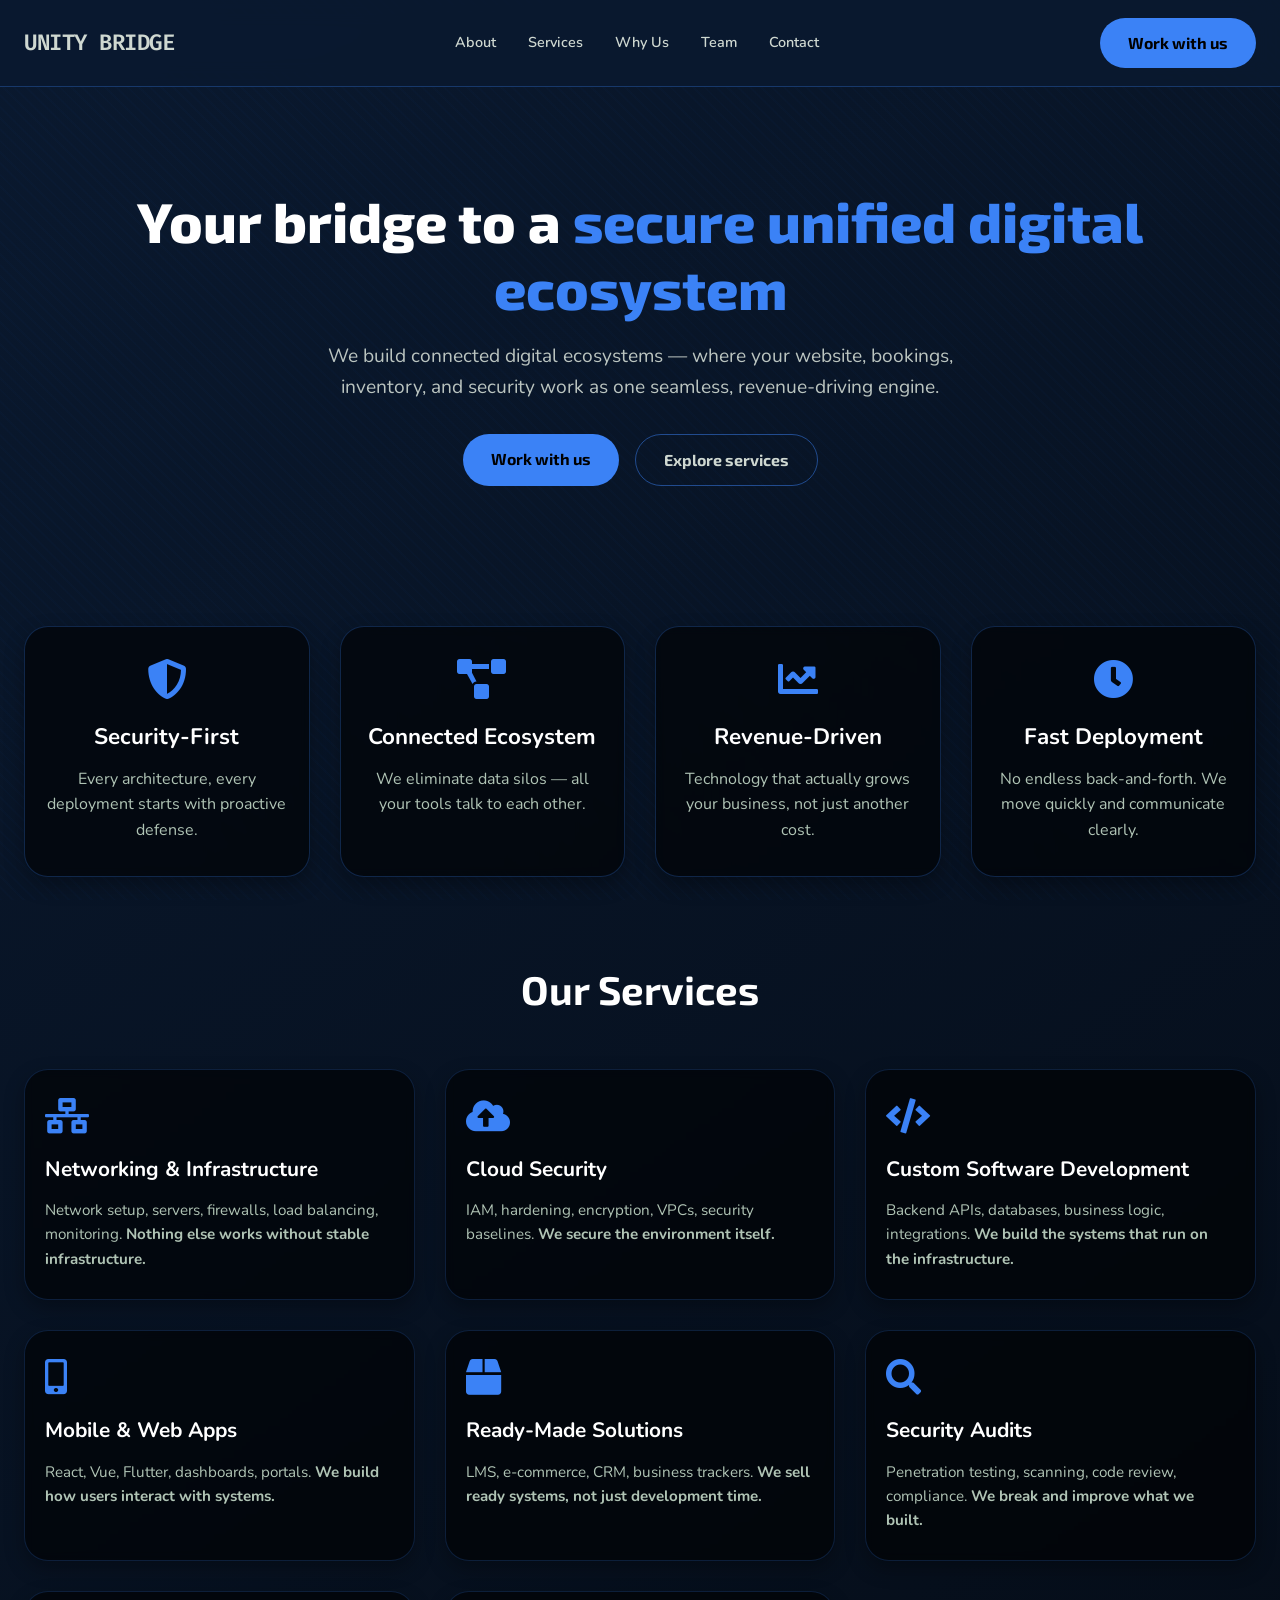
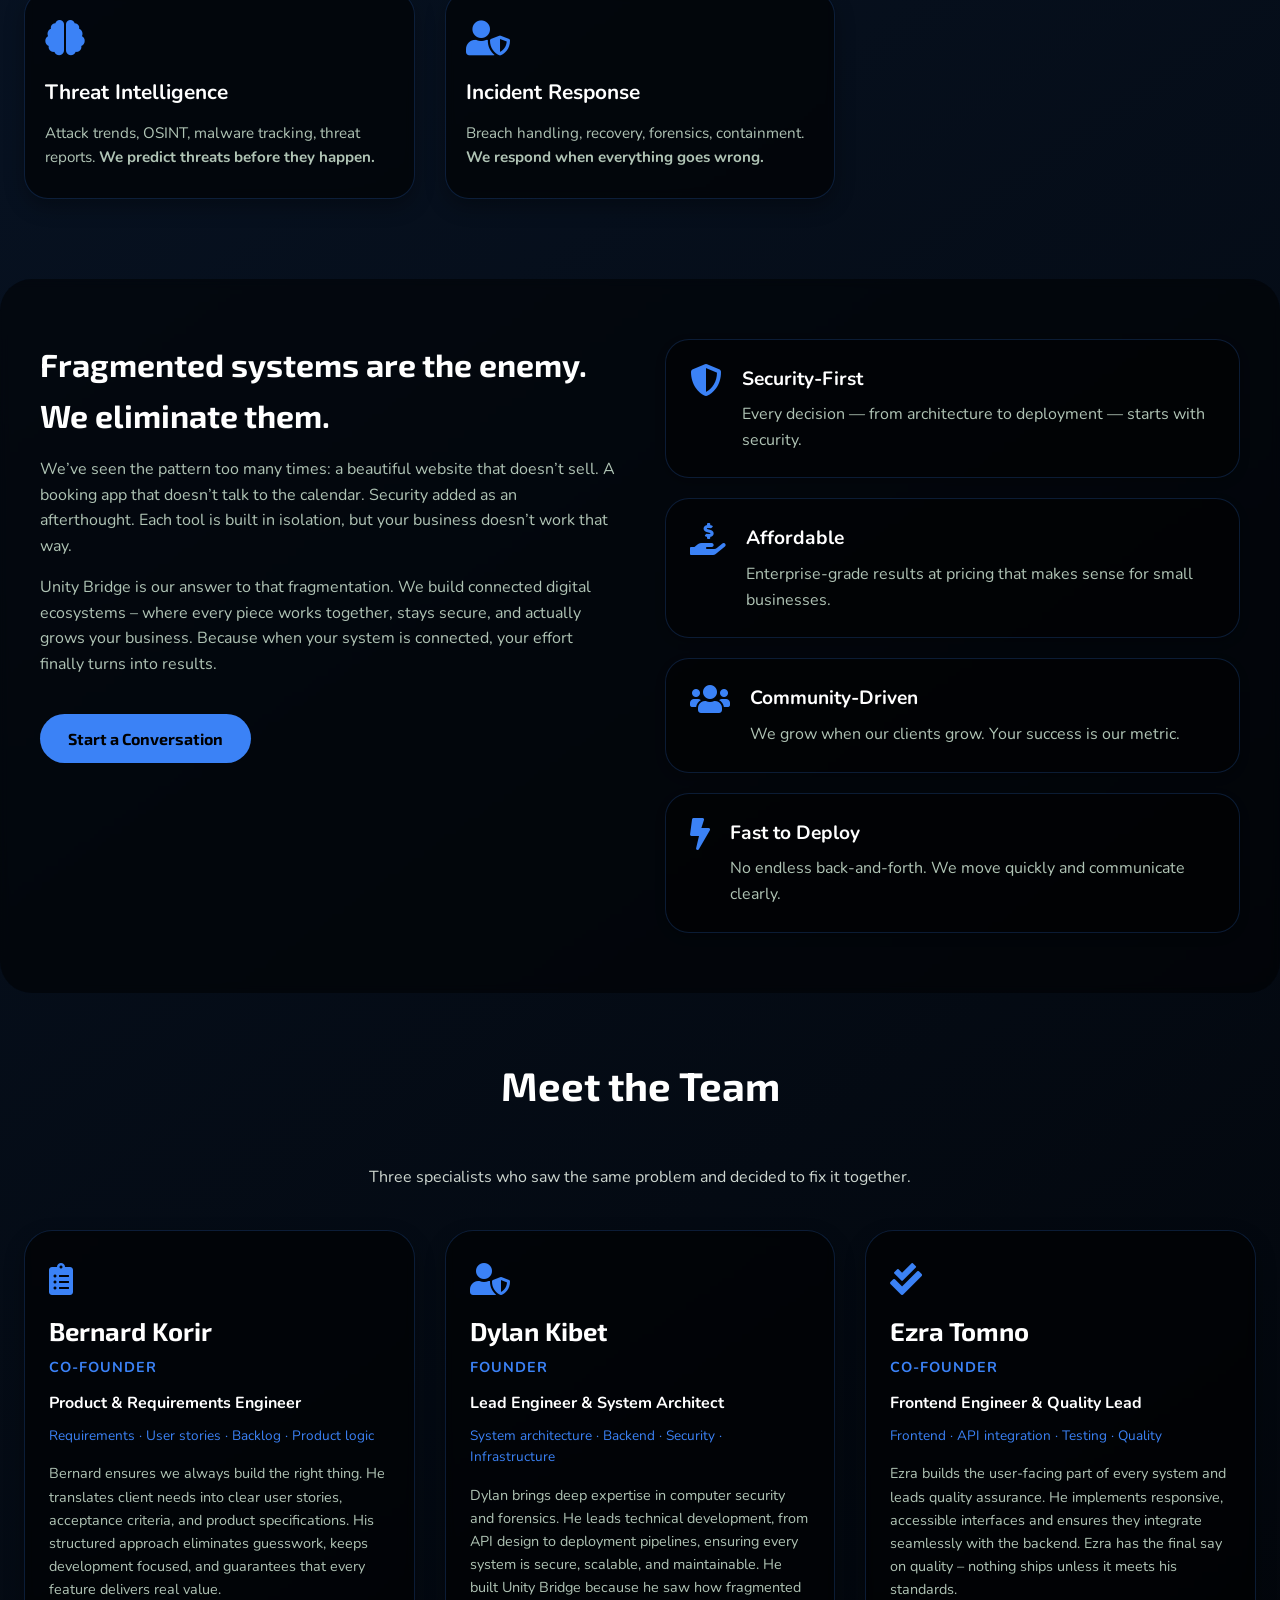
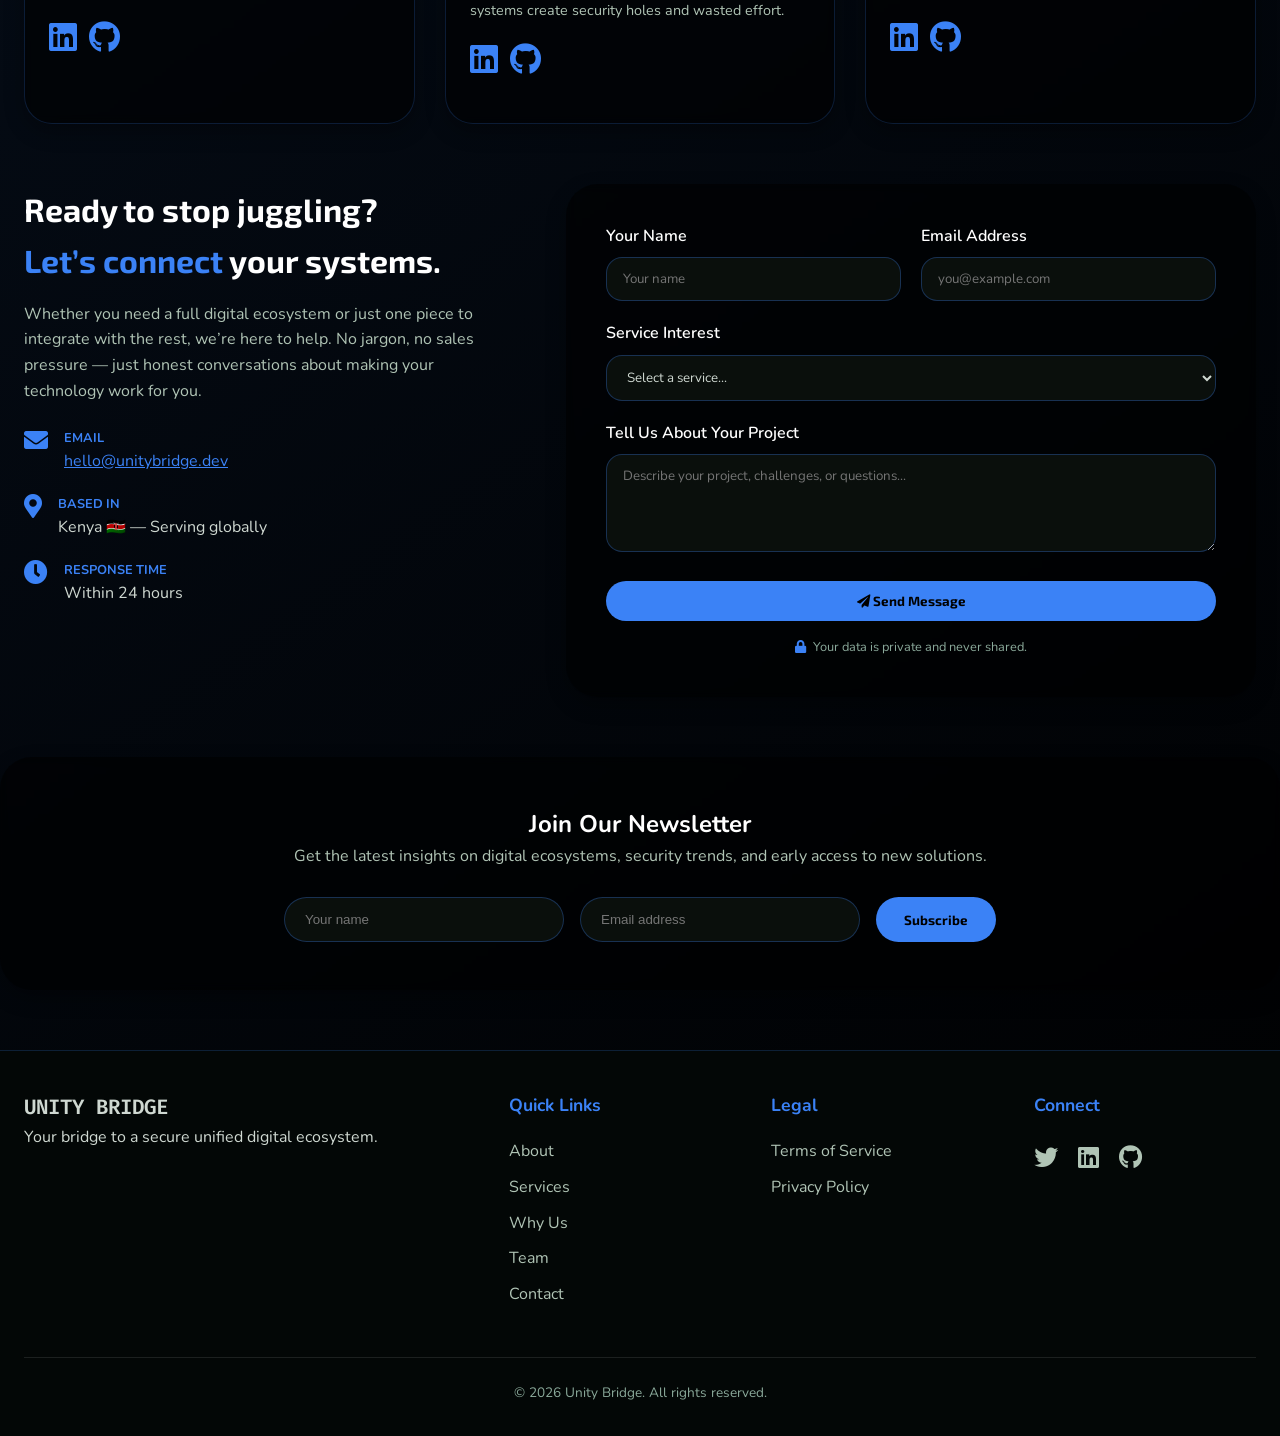
==== commit d4ee0b0a: "update of the code background" ====
--- a/index.html
+++ b/index.html
@@ -5,6 +5,11 @@
     <meta charset="UTF-8">
     <meta name="viewport" content="width=device-width, initial-scale=1.0">
     <title>Unity Bridge | Secure Digital Ecosystems</title>
+    <!-- Favicon: Blue Shield (SVG) -->
+    <link rel="icon" type="image/svg+xml"
+        href="data:image/svg+xml,%3Csvg xmlns='http://www.w3.org/2000/svg' viewBox='0 0 100 100'%3E%3Cpath fill='%233B82F6' d='M50 10 L10 30 L10 60 C10 80 30 95 50 100 C70 95 90 80 90 60 L90 30 L50 10 Z'/%3E%3C/svg%3E">
+    <!-- Font Awesome 5 -->
+    <link rel="stylesheet" href="https://use.fontawesome.com/releases/v5.15.4/css/all.css">
     <link
         href="https://fonts.googleapis.com/css2?family=Exo+2:wght@400;500;600;700;800;900&family=Nunito:wght@300;400;500;600;700&family=Fira+Code:wght@400;500;600;700&display=swap"
         rel="stylesheet">
@@ -17,25 +22,42 @@
 
         body {
             font-family: 'Nunito', sans-serif;
-            background: linear-gradient(145deg, #000000 0%, #0F4C3A 100%);
+            /* Deep blue to black gradient – modern Kenyan sky at night */
+            background: linear-gradient(145deg, #0a192f 0%, #000000 100%);
             color: #CFD8D1;
             line-height: 1.6;
             scroll-behavior: smooth;
+            overflow-x: hidden;
+        }
+
+        /* Subtle Kenyan-inspired geometric pattern (abstract mountain/rift) */
+        body::before {
+            content: '';
+            position: fixed;
+            top: 0;
+            left: 0;
+            width: 100%;
+            height: 100%;
+            background-image: repeating-linear-gradient(45deg, rgba(59, 130, 246, 0.02) 0px, rgba(59, 130, 246, 0.02) 2px, transparent 2px, transparent 8px);
+            pointer-events: none;
+            z-index: 0;
         }
 
         .container {
             max-width: 1280px;
             margin: 0 auto;
             padding: 0 24px;
+            position: relative;
+            z-index: 1;
         }
 
         header {
             position: sticky;
             top: 0;
             z-index: 100;
-            background: rgba(0, 0, 0, 0.85);
+            background: rgba(10, 25, 47, 0.85);
             backdrop-filter: blur(12px);
-            border-bottom: 1px solid rgba(0, 194, 122, 0.25);
+            border-bottom: 1px solid rgba(59, 130, 246, 0.3);
         }
 
         nav {
@@ -58,7 +80,7 @@
         }
 
         .logo:hover {
-            color: #00C27A;
+            color: #3B82F6;
         }
 
         .nav-links {
@@ -76,7 +98,7 @@
         }
 
         .nav-links a:hover {
-            color: #00C27A;
+            color: #3B82F6;
         }
 
         .btn {
@@ -92,23 +114,54 @@
         }
 
         .btn-primary {
-            background: #00C27A;
+            background: #3B82F6;
             color: #000000;
         }
 
         .btn-primary:hover {
-            background: #00A86B;
+            background: #2563EB;
             transform: translateY(-2px);
         }
 
         .btn-outline {
-            border: 1px solid rgba(0, 194, 122, 0.5);
+            border: 1px solid rgba(59, 130, 246, 0.5);
             background: transparent;
             color: #CFD8D1;
         }
 
         .btn-outline:hover {
-            background: rgba(0, 194, 122, 0.1);
+            background: rgba(59, 130, 246, 0.1);
+        }
+
+        /* Scroll reveal animation (fade up + glow) */
+        .reveal {
+            opacity: 0;
+            transform: translateY(30px);
+            transition: opacity 0.8s cubic-bezier(0.2, 0.9, 0.4, 1.1), transform 0.8s cubic-bezier(0.2, 0.9, 0.4, 1.1);
+        }
+
+        .reveal.active {
+            opacity: 1;
+            transform: translateY(0);
+        }
+
+        /* Text illuminating glow effect on hover / active sections */
+        .hero h1,
+        .section-title,
+        .about-card h3,
+        .service-card h3,
+        .pillar h4,
+        .team-card h3 {
+            transition: text-shadow 0.3s ease;
+        }
+
+        .hero h1:hover,
+        .section-title:hover,
+        .about-card h3:hover,
+        .service-card h3:hover,
+        .pillar h4:hover,
+        .team-card h3:hover {
+            text-shadow: 0 0 8px rgba(59, 130, 246, 0.6);
         }
 
         .hero {
@@ -126,7 +179,7 @@
         }
 
         .hero h1 span {
-            color: #00C27A;
+            color: #3B82F6;
         }
 
         .hero p {
@@ -156,26 +209,21 @@
             border-radius: 24px;
             padding: 32px 20px;
             text-align: center;
-            border: 1px solid #1F3A2E;
+            border: 1px solid rgba(59, 130, 246, 0.25);
             transition: 0.25s;
             box-shadow: 0 8px 20px rgba(0, 0, 0, 0.3);
         }
 
         .about-card:hover {
-            border-color: #00C27A;
+            border-color: #3B82F6;
             transform: translateY(-6px);
             box-shadow: 0 12px 30px rgba(0, 0, 0, 0.4);
         }
 
-        .about-card svg {
-            width: 2.5rem;
-            height: 2.5rem;
+        .about-card i {
+            font-size: 2.5rem;
+            color: #3B82F6;
             margin-bottom: 20px;
-            fill: none;
-            stroke: #00C27A;
-            stroke-width: 2;
-            stroke-linecap: round;
-            stroke-linejoin: round;
         }
 
         .about-card h3 {
@@ -210,25 +258,20 @@
             border-radius: 24px;
             padding: 28px 20px;
             transition: 0.2s;
-            border: 1px solid #1F3A2E;
+            border: 1px solid rgba(59, 130, 246, 0.2);
             box-shadow: 0 8px 20px rgba(0, 0, 0, 0.3);
         }
 
         .service-card:hover {
-            border-color: #00C27A;
+            border-color: #3B82F6;
             transform: translateY(-4px);
             box-shadow: 0 12px 30px rgba(0, 0, 0, 0.4);
         }
 
-        .service-card svg {
-            width: 2.2rem;
-            height: 2.2rem;
+        .service-card i {
+            font-size: 2.2rem;
+            color: #3B82F6;
             margin-bottom: 20px;
-            fill: none;
-            stroke: #00C27A;
-            stroke-width: 2;
-            stroke-linecap: round;
-            stroke-linejoin: round;
         }
 
         .service-card h3 {
@@ -283,26 +326,20 @@
             background: rgba(0, 0, 0, 0.5);
             border-radius: 24px;
             padding: 24px;
-            border: 1px solid #1F3A2E;
+            border: 1px solid rgba(59, 130, 246, 0.2);
             transition: 0.2s;
             box-shadow: 0 4px 12px rgba(0, 0, 0, 0.2);
         }
 
         .pillar:hover {
-            border-color: #00C27A;
+            border-color: #3B82F6;
             transform: translateX(4px);
             box-shadow: 0 8px 20px rgba(0, 0, 0, 0.3);
         }
 
-        .pillar svg {
-            width: 2rem;
-            height: 2rem;
-            flex-shrink: 0;
-            fill: none;
-            stroke: #00C27A;
-            stroke-width: 2;
-            stroke-linecap: round;
-            stroke-linejoin: round;
+        .pillar i {
+            font-size: 2rem;
+            color: #3B82F6;
         }
 
         .pillar h4 {
@@ -327,26 +364,21 @@
             backdrop-filter: blur(4px);
             border-radius: 28px;
             padding: 32px 24px;
-            border: 1px solid #1F3A2E;
+            border: 1px solid rgba(59, 130, 246, 0.2);
             transition: 0.2s;
             box-shadow: 0 8px 20px rgba(0, 0, 0, 0.3);
         }
 
         .team-card:hover {
-            border-color: #00C27A;
+            border-color: #3B82F6;
             transform: translateY(-4px);
             box-shadow: 0 12px 30px rgba(0, 0, 0, 0.4);
         }
 
-        .team-card svg {
-            width: 2rem;
-            height: 2rem;
+        .team-card i {
+            font-size: 2rem;
+            color: #3B82F6;
             margin-bottom: 16px;
-            fill: none;
-            stroke: #00C27A;
-            stroke-width: 2;
-            stroke-linecap: round;
-            stroke-linejoin: round;
         }
 
         .team-card h3 {
@@ -357,7 +389,7 @@
         }
 
         .team-card h4 {
-            color: #00C27A;
+            color: #3B82F6;
             font-size: 0.9rem;
             letter-spacing: 1px;
             margin-bottom: 12px;
@@ -371,7 +403,7 @@
 
         .team-spec {
             font-size: 0.85rem;
-            color: #00C27A;
+            color: #3B82F6;
             margin-bottom: 16px;
         }
 
@@ -395,7 +427,7 @@
         }
 
         .team-social a:hover {
-            color: #00C27A;
+            color: #3B82F6;
         }
 
         .contact-grid {
@@ -429,15 +461,9 @@
             align-items: flex-start;
         }
 
-        .contact-detail svg {
-            width: 1.5rem;
-            height: 1.5rem;
-            fill: none;
-            stroke: #00C27A;
-            stroke-width: 2;
-            stroke-linecap: round;
-            stroke-linejoin: round;
-            flex-shrink: 0;
+        .contact-detail i {
+            font-size: 1.5rem;
+            color: #3B82F6;
         }
 
         .detail-label {
@@ -445,7 +471,7 @@
             display: block;
             font-size: 0.8rem;
             text-transform: uppercase;
-            color: #00C27A;
+            color: #3B82F6;
         }
 
         .contact-form-wrap {
@@ -479,7 +505,7 @@
             width: 100%;
             padding: 12px 16px;
             border-radius: 16px;
-            border: 1px solid #1F3A2E;
+            border: 1px solid rgba(59, 130, 246, 0.3);
             background: #0A0F0C;
             color: #CFD8D1;
             font-family: inherit;
@@ -489,7 +515,7 @@
         .form-group input:focus,
         .form-group textarea:focus,
         .form-group select:focus {
-            border-color: #00C27A;
+            border-color: #3B82F6;
         }
 
         .privacy-note {
@@ -497,25 +523,16 @@
             font-size: 0.8rem;
             margin-top: 16px;
             color: #8AA99A;
-            display: flex;
-            align-items: center;
-            justify-content: center;
-            gap: 6px;
-        }
-
-        .privacy-note svg {
-            width: 14px;
-            height: 14px;
-            fill: none;
-            stroke: #00C27A;
+        }
+
+        .privacy-note i {
+            color: #3B82F6;
+            margin-right: 4px;
         }
 
         .btn-full {
             width: 100%;
             justify-content: center;
-            display: flex;
-            align-items: center;
-            gap: 8px;
         }
 
         .newsletter {
@@ -552,15 +569,15 @@
             color: #CFD8D1;
             width: 280px;
             outline: none;
-            border: 1px solid #1F3A2E;
+            border: 1px solid rgba(59, 130, 246, 0.3);
         }
 
         .newsletter input:focus {
-            border-color: #00C27A;
+            border-color: #3B82F6;
         }
 
         footer {
-            border-top: 1px solid #1F3A2E;
+            border-top: 1px solid rgba(59, 130, 246, 0.2);
             padding: 40px 0 32px;
             margin-top: 40px;
             background: #030706;
@@ -577,7 +594,7 @@
         .footer-social h4 {
             margin-bottom: 20px;
             font-size: 1.1rem;
-            color: #00C27A;
+            color: #3B82F6;
         }
 
         .footer-links ul {
@@ -595,18 +612,19 @@
         }
 
         .footer-links a:hover {
-            color: #00C27A;
+            color: #3B82F6;
         }
 
         .social-icons a {
             display: inline-block;
             margin-right: 20px;
             color: #B0C4B5;
+            font-size: 1.5rem;
             transition: 0.2s;
         }
 
         .social-icons a:hover {
-            color: #00C27A;
+            color: #3B82F6;
         }
 
         .copyright {
@@ -621,7 +639,7 @@
             position: fixed;
             bottom: 30px;
             right: 30px;
-            background: #00C27A;
+            background: #3B82F6;
             color: #000000;
             width: 48px;
             height: 48px;
@@ -629,6 +647,7 @@
             display: flex;
             align-items: center;
             justify-content: center;
+            font-size: 1.2rem;
             cursor: pointer;
             opacity: 0;
             visibility: hidden;
@@ -643,7 +662,7 @@
         }
 
         .back-to-top:hover {
-            background: #00A86B;
+            background: #2563EB;
             transform: translateY(-3px);
         }
 
@@ -727,7 +746,7 @@
     </header>
 
     <main>
-        <section id="about" class="hero">
+        <section id="about" class="hero reveal">
             <div class="container">
                 <h1>Your bridge to a <span>secure unified digital ecosystem</span></h1>
                 <p>We build connected digital ecosystems — where your website, bookings, inventory, and security work as
@@ -739,108 +758,66 @@
             </div>
         </section>
 
-        <section class="container">
+        <section class="container reveal">
             <div class="about-grid">
-                <div class="about-card"><svg viewBox="0 0 24 24">
-                        <path d="M12 2L3 7v4c0 5.5 4 10 9 12 5-2 9-6.5 9-12V7l-9-5z" />
-                        <path d="M12 8v8M9 11l3 3 3-3" />
-                    </svg>
+                <div class="about-card"><i class="fas fa-shield-alt"></i>
                     <h3>Security‑First</h3>
                     <p>Every architecture, every deployment starts with proactive defense.</p>
                 </div>
-                <div class="about-card"><svg viewBox="0 0 24 24">
-                        <path d="M3 9h18v10H3z" />
-                        <path d="M7 9V5h10v4M12 16v-4" />
-                        <circle cx="12" cy="16" r="1" />
-                    </svg>
+                <div class="about-card"><i class="fas fa-project-diagram"></i>
                     <h3>Connected Ecosystem</h3>
                     <p>We eliminate data silos — all your tools talk to each other.</p>
                 </div>
-                <div class="about-card"><svg viewBox="0 0 24 24">
-                        <path d="M3 13h4v8H3zM9 9h4v12H9zM15 3h4v18h-4z" />
-                    </svg>
+                <div class="about-card"><i class="fas fa-chart-line"></i>
                     <h3>Revenue‑Driven</h3>
                     <p>Technology that actually grows your business, not just another cost.</p>
                 </div>
-                <div class="about-card"><svg viewBox="0 0 24 24">
-                        <path
-                            d="M12 2v4M12 18v4M4.93 4.93l2.83 2.83M16.24 16.24l2.83 2.83M2 12h4M18 12h4M4.93 19.07l2.83-2.83M16.24 7.76l2.83-2.83" />
-                        <circle cx="12" cy="12" r="4" />
-                    </svg>
+                <div class="about-card"><i class="fas fa-clock"></i>
                     <h3>Fast Deployment</h3>
                     <p>No endless back‑and‑forth. We move quickly and communicate clearly.</p>
                 </div>
             </div>
         </section>
 
-        <section id="services" class="container">
+        <section id="services" class="container reveal">
             <h2 class="section-title">Our Services</h2>
             <div class="services-grid">
-                <div class="service-card"><svg viewBox="0 0 24 24">
-                        <path d="M2 6h20v12H2z" />
-                        <path d="M8 10h8M8 14h8" />
-                        <circle cx="12" cy="12" r="6" />
-                    </svg>
+                <div class="service-card"><i class="fas fa-network-wired"></i>
                     <h3>Networking & Infrastructure</h3>
                     <p>Network setup, servers, firewalls, load balancing, monitoring. <strong>Nothing else works without
                             stable infrastructure.</strong></p>
                 </div>
-                <div class="service-card"><svg viewBox="0 0 24 24">
-                        <path
-                            d="M12 2v4M12 18v4M4.93 4.93l2.83 2.83M16.24 16.24l2.83 2.83M2 12h4M18 12h4M4.93 19.07l2.83-2.83M16.24 7.76l2.83-2.83" />
-                        <circle cx="12" cy="12" r="4" />
-                    </svg>
+                <div class="service-card"><i class="fas fa-cloud-upload-alt"></i>
                     <h3>Cloud Security</h3>
                     <p>IAM, hardening, encryption, VPCs, security baselines. <strong>We secure the environment
                             itself.</strong></p>
                 </div>
-                <div class="service-card"><svg viewBox="0 0 24 24">
-                        <path d="M14 4H6a2 2 0 0 0-2 2v12a2 2 0 0 0 2 2h12a2 2 0 0 0 2-2V8l-6-6z" />
-                        <path d="M14 2v6h6" />
-                        <path d="M12 18v-4M9 15h6" />
-                    </svg>
+                <div class="service-card"><i class="fas fa-code"></i>
                     <h3>Custom Software Development</h3>
                     <p>Backend APIs, databases, business logic, integrations. <strong>We build the systems that run on
                             the infrastructure.</strong></p>
                 </div>
-                <div class="service-card"><svg viewBox="0 0 24 24">
-                        <path d="M4 4h16v16H4z" />
-                        <path d="M8 8h8v8H8zM12 8v8M8 12h8" />
-                    </svg>
+                <div class="service-card"><i class="fas fa-mobile-alt"></i>
                     <h3>Mobile & Web Apps</h3>
                     <p>React, Vue, Flutter, dashboards, portals. <strong>We build how users interact with
                             systems.</strong></p>
                 </div>
-                <div class="service-card"><svg viewBox="0 0 24 24">
-                        <path d="M4 4h16v16H4z" />
-                        <path d="M8 8h8v8H8z" />
-                        <circle cx="12" cy="12" r="2" />
-                    </svg>
+                <div class="service-card"><i class="fas fa-box"></i>
                     <h3>Ready‑Made Solutions</h3>
                     <p>LMS, e‑commerce, CRM, business trackers. <strong>We sell ready systems, not just development
                             time.</strong></p>
                 </div>
-                <div class="service-card"><svg viewBox="0 0 24 24">
-                        <path d="M12 8v4M12 16h.01" />
-                        <circle cx="12" cy="12" r="10" />
-                        <path d="M12 2a10 10 0 1 0 0 20 10 10 0 0 0 0-20z" />
-                    </svg>
+                <div class="service-card"><i class="fas fa-search"></i>
                     <h3>Security Audits</h3>
                     <p>Penetration testing, scanning, code review, compliance. <strong>We break and improve what we
                             built.</strong></p>
                 </div>
-                <div class="service-card"><svg viewBox="0 0 24 24">
-                        <path d="M3 3h18v18H3z" />
-                        <path d="M8 8h8v8H8zM12 8v8M8 12h8" />
-                    </svg>
+                <div class="service-card"><i class="fas fa-brain"></i>
                     <h3>Threat Intelligence</h3>
                     <p>Attack trends, OSINT, malware tracking, threat reports. <strong>We predict threats before they
                             happen.</strong></p>
                 </div>
-                <div class="service-card"><svg viewBox="0 0 24 24">
-                        <path d="M12 2L3 7v4c0 5.5 4 10 9 12 5-2 9-6.5 9-12V7l-9-5z" />
-                        <path d="M12 8v4M12 16h.01" />
-                    </svg>
+                <div class="service-card"><i class="fas fa-user-shield"></i>
                     <h3>Incident Response</h3>
                     <p>Breach handling, recovery, forensics, containment. <strong>We respond when everything goes
                             wrong.</strong></p>
@@ -848,7 +825,7 @@
             </div>
         </section>
 
-        <section id="why" class="container why-us">
+        <section id="why" class="container why-us reveal">
             <div class="why-grid">
                 <div class="why-content">
                     <h2 class="why-heading">Fragmented systems are the enemy. We eliminate them.</h2>
@@ -861,39 +838,25 @@
                     <a href="#contact" class="btn btn-primary" style="margin-top: 20px;">Start a Conversation</a>
                 </div>
                 <div class="why-pillars">
-                    <div class="pillar"><svg viewBox="0 0 24 24">
-                            <path d="M12 2L3 7v4c0 5.5 4 10 9 12 5-2 9-6.5 9-12V7l-9-5z" />
-                        </svg>
+                    <div class="pillar"><i class="fas fa-shield-alt"></i>
                         <div>
                             <h4>Security-First</h4>
                             <p>Every decision — from architecture to deployment — starts with security.</p>
                         </div>
                     </div>
-                    <div class="pillar"><svg viewBox="0 0 24 24">
-                            <path
-                                d="M12 2v4M12 18v4M4.93 4.93l2.83 2.83M16.24 16.24l2.83 2.83M2 12h4M18 12h4M4.93 19.07l2.83-2.83M16.24 7.76l2.83-2.83" />
-                            <circle cx="12" cy="12" r="4" />
-                        </svg>
+                    <div class="pillar"><i class="fas fa-hand-holding-usd"></i>
                         <div>
                             <h4>Affordable</h4>
                             <p>Enterprise-grade results at pricing that makes sense for small businesses.</p>
                         </div>
                     </div>
-                    <div class="pillar"><svg viewBox="0 0 24 24">
-                            <path d="M17 21v-2a4 4 0 0 0-4-4H5a4 4 0 0 0-4 4v2" />
-                            <circle cx="9" cy="7" r="4" />
-                            <path d="M23 21v-2a4 4 0 0 0-3-3.87" />
-                            <path d="M16 3.13a4 4 0 0 1 0 7.75" />
-                        </svg>
+                    <div class="pillar"><i class="fas fa-users"></i>
                         <div>
                             <h4>Community-Driven</h4>
                             <p>We grow when our clients grow. Your success is our metric.</p>
                         </div>
                     </div>
-                    <div class="pillar"><svg viewBox="0 0 24 24">
-                            <path
-                                d="M13 3h-2v10h2V3zm4.83 2.17l-1.42 1.42C17.99 7.86 19 9.81 19 12c0 3.87-3.13 7-7 7s-7-3.13-7-7c0-2.19 1.01-4.14 2.59-5.42L6.17 5.17C4.23 6.82 3 9.26 3 12c0 4.97 4.03 9 9 9s9-4.03 9-9c0-2.74-1.23-5.18-3.17-6.83z" />
-                        </svg>
+                    <div class="pillar"><i class="fas fa-bolt"></i>
                         <div>
                             <h4>Fast to Deploy</h4>
                             <p>No endless back-and-forth. We move quickly and communicate clearly.</p>
@@ -903,17 +866,13 @@
             </div>
         </section>
 
-        <section id="team" class="container">
+        <section id="team" class="container reveal">
             <h2 class="section-title">Meet the Team</h2>
             <p style="text-align: center; margin-bottom: 40px;">Three specialists who saw the same problem and decided
                 to fix it together.</p>
             <div class="team-grid">
-                <div class="team-card"><svg viewBox="0 0 24 24">
-                        <path d="M16 7a4 4 0 1 0-8 0 4 4 0 0 0 8 0z" />
-                        <path d="M5 21v-2a4 4 0 0 1 4-4h6a4 4 0 0 1 4 4v2" />
-                        <path d="M19 9a3 3 0 1 0 0-6 3 3 0 0 0 0 6z" />
-                        <path d="M22 21v-2a4 4 0 0 0-3-3.87" />
-                    </svg>
+                <div class="team-card">
+                    <i class="fas fa-clipboard-list"></i>
                     <h3>Bernard Korir</h3>
                     <h4>CO‑FOUNDER</h4>
                     <div class="team-role">Product & Requirements Engineer</div>
@@ -922,19 +881,11 @@
                         clear user stories, acceptance criteria, and product specifications. His structured approach
                         eliminates guesswork, keeps development focused, and guarantees that every feature delivers real
                         value.</p>
-                    <div class="team-social"><a href="#"><svg width="18" height="18" viewBox="0 0 24 24"
-                                fill="currentColor">
-                                <path
-                                    d="M19 0h-14c-2.761 0-5 2.239-5 5v14c0 2.761 2.239 5 5 5h14c2.762 0 5-2.239 5-5v-14c0-2.761-2.238-5-5-5zm-11 19h-3v-11h3v11zm-1.5-12.268c-.966 0-1.75-.79-1.75-1.764s.784-1.764 1.75-1.764 1.75.79 1.75 1.764-.783 1.764-1.75 1.764zm13.5 12.268h-3v-5.604c0-3.368-4-3.113-4 0v5.604h-3v-11h3v1.765c1.396-2.586 7-2.777 7 2.476v6.759z" />
-                            </svg></a><a href="#"><svg width="18" height="18" viewBox="0 0 24 24" fill="currentColor">
-                                <path
-                                    d="M12 0c-6.626 0-12 5.373-12 12 0 5.302 3.438 9.8 8.205 11.387.6.113.82-.26.82-.58 0-.287-.01-1.05-.015-2.06-3.338.726-4.042-1.61-4.042-1.61-.546-1.387-1.333-1.756-1.333-1.756-1.09-.745.082-.73.082-.73 1.205.085 1.84 1.237 1.84 1.237 1.07 1.834 2.807 1.304 3.492.997.108-.775.418-1.305.762-1.605-2.665-.3-5.466-1.332-5.466-5.93 0-1.31.468-2.38 1.235-3.22-.123-.3-.535-1.52.117-3.16 0 0 1.008-.322 3.3 1.23.96-.267 1.98-.4 3-.405 1.02.005 2.04.138 3 .405 2.29-1.552 3.297-1.23 3.297-1.23.653 1.64.24 2.86.118 3.16.768.84 1.233 1.91 1.233 3.22 0 4.61-2.804 5.62-5.476 5.92.43.37.824 1.102.824 2.22 0 1.602-.015 2.894-.015 3.287 0 .322.216.698.83.578 4.765-1.588 8.2-6.086 8.2-11.386 0-6.627-5.373-12-12-12z" />
-                            </svg></a></div>
-                </div>
-                <div class="team-card"><svg viewBox="0 0 24 24">
-                        <path d="M12 2L3 7v4c0 5.5 4 10 9 12 5-2 9-6.5 9-12V7l-9-5z" />
-                        <path d="M12 8v4M12 16h.01" />
-                    </svg>
+                    <div class="team-social"><a href="#"><i class="fab fa-linkedin"></i></a><a href="#"><i
+                                class="fab fa-github"></i></a></div>
+                </div>
+                <div class="team-card">
+                    <i class="fas fa-user-shield"></i>
                     <h3>Dylan Kibet</h3>
                     <h4>FOUNDER</h4>
                     <div class="team-role">Lead Engineer & System Architect</div>
@@ -944,19 +895,12 @@
                         scalable, and maintainable. He built Unity Bridge because he saw how fragmented systems create
                         security holes and wasted effort.</p>
                     <div class="team-social"><a href="https://www.linkedin.com/in/dylan-kibet-40ab96334/"
-                            target="_blank"><svg width="18" height="18" viewBox="0 0 24 24" fill="currentColor">
-                                <path
-                                    d="M19 0h-14c-2.761 0-5 2.239-5 5v14c0 2.761 2.239 5 5 5h14c2.762 0 5-2.239 5-5v-14c0-2.761-2.238-5-5-5zm-11 19h-3v-11h3v11zm-1.5-12.268c-.966 0-1.75-.79-1.75-1.764s.784-1.764 1.75-1.764 1.75.79 1.75 1.764-.783 1.764-1.75 1.764zm13.5 12.268h-3v-5.604c0-3.368-4-3.113-4 0v5.604h-3v-11h3v1.765c1.396-2.586 7-2.777 7 2.476v6.759z" />
-                            </svg></a><a href="https://github.com/systems-jackal" target="_blank"><svg width="18"
-                                height="18" viewBox="0 0 24 24" fill="currentColor">
-                                <path
-                                    d="M12 0c-6.626 0-12 5.373-12 12 0 5.302 3.438 9.8 8.205 11.387.6.113.82-.26.82-.58 0-.287-.01-1.05-.015-2.06-3.338.726-4.042-1.61-4.042-1.61-.546-1.387-1.333-1.756-1.333-1.756-1.09-.745.082-.73.082-.73 1.205.085 1.84 1.237 1.84 1.237 1.07 1.834 2.807 1.304 3.492.997.108-.775.418-1.305.762-1.605-2.665-.3-5.466-1.332-5.466-5.93 0-1.31.468-2.38 1.235-3.22-.123-.3-.535-1.52.117-3.16 0 0 1.008-.322 3.3 1.23.96-.267 1.98-.4 3-.405 1.02.005 2.04.138 3 .405 2.29-1.552 3.297-1.23 3.297-1.23.653 1.64.24 2.86.118 3.16.768.84 1.233 1.91 1.233 3.22 0 4.61-2.804 5.62-5.476 5.92.43.37.824 1.102.824 2.22 0 1.602-.015 2.894-.015 3.287 0 .322.216.698.83.578 4.765-1.588 8.2-6.086 8.2-11.386 0-6.627-5.373-12-12-12z" />
-                            </svg></a></div>
-                </div>
-                <div class="team-card"><svg viewBox="0 0 24 24">
-                        <path d="M20 6L9 17l-5-5-1.5 1.5L9 20 21.5 7.5 20 6z" />
-                        <path d="M16 6l2-2 4 4-2 2" />
-                    </svg>
+                            target="_blank"><i class="fab fa-linkedin"></i></a><a
+                            href="https://github.com/systems-jackal" target="_blank"><i class="fab fa-github"></i></a>
+                    </div>
+                </div>
+                <div class="team-card">
+                    <i class="fas fa-check-double"></i>
                     <h3>Ezra Tomno</h3>
                     <h4>CO‑FOUNDER</h4>
                     <div class="team-role">Frontend Engineer & Quality Lead</div>
@@ -964,43 +908,28 @@
                     <p class="team-bio">Ezra builds the user‑facing part of every system and leads quality assurance. He
                         implements responsive, accessible interfaces and ensures they integrate seamlessly with the
                         backend. Ezra has the final say on quality – nothing ships unless it meets his standards.</p>
-                    <div class="team-social"><a href="#"><svg width="18" height="18" viewBox="0 0 24 24"
-                                fill="currentColor">
-                                <path
-                                    d="M19 0h-14c-2.761 0-5 2.239-5 5v14c0 2.761 2.239 5 5 5h14c2.762 0 5-2.239 5-5v-14c0-2.761-2.238-5-5-5zm-11 19h-3v-11h3v11zm-1.5-12.268c-.966 0-1.75-.79-1.75-1.764s.784-1.764 1.75-1.764 1.75.79 1.75 1.764-.783 1.764-1.75 1.764zm13.5 12.268h-3v-5.604c0-3.368-4-3.113-4 0v5.604h-3v-11h3v1.765c1.396-2.586 7-2.777 7 2.476v6.759z" />
-                            </svg></a><a href="#"><svg width="18" height="18" viewBox="0 0 24 24" fill="currentColor">
-                                <path
-                                    d="M12 0c-6.626 0-12 5.373-12 12 0 5.302 3.438 9.8 8.205 11.387.6.113.82-.26.82-.58 0-.287-.01-1.05-.015-2.06-3.338.726-4.042-1.61-4.042-1.61-.546-1.387-1.333-1.756-1.333-1.756-1.09-.745.082-.73.082-.73 1.205.085 1.84 1.237 1.84 1.237 1.07 1.834 2.807 1.304 3.492.997.108-.775.418-1.305.762-1.605-2.665-.3-5.466-1.332-5.466-5.93 0-1.31.468-2.38 1.235-3.22-.123-.3-.535-1.52.117-3.16 0 0 1.008-.322 3.3 1.23.96-.267 1.98-.4 3-.405 1.02.005 2.04.138 3 .405 2.29-1.552 3.297-1.23 3.297-1.23.653 1.64.24 2.86.118 3.16.768.84 1.233 1.91 1.233 3.22 0 4.61-2.804 5.62-5.476 5.92.43.37.824 1.102.824 2.22 0 1.602-.015 2.894-.015 3.287 0 .322.216.698.83.578 4.765-1.588 8.2-6.086 8.2-11.386 0-6.627-5.373-12-12-12z" />
-                            </svg></a></div>
+                    <div class="team-social"><a href="#"><i class="fab fa-linkedin"></i></a><a href="#"><i
+                                class="fab fa-github"></i></a></div>
                 </div>
             </div>
         </section>
 
-        <section id="contact" class="container">
+        <section id="contact" class="container reveal">
             <div class="contact-grid">
                 <div class="contact-info">
-                    <h2>Ready to stop juggling?<br><span style="color:#00C27A;">Let’s connect</span> your systems.</h2>
+                    <h2>Ready to stop juggling?<br><span style="color:#3B82F6;">Let’s connect</span> your systems.</h2>
                     <p>Whether you need a full digital ecosystem or just one piece to integrate with the rest, we’re
                         here to help. No jargon, no sales pressure — just honest conversations about making your
                         technology work for you.</p>
                     <div class="contact-details">
-                        <div class="contact-detail"><svg viewBox="0 0 24 24">
-                                <path d="M4 4h16v16H4z" />
-                                <path d="M22 6L12 13 2 6" />
-                            </svg>
+                        <div class="contact-detail"><i class="fas fa-envelope"></i>
                             <div><span class="detail-label">Email</span> <a href="mailto:hello@unitybridge.dev"
-                                    style="color:#00C27A;">hello@unitybridge.dev</a></div>
+                                    style="color:#3B82F6;">hello@unitybridge.dev</a></div>
                         </div>
-                        <div class="contact-detail"><svg viewBox="0 0 24 24">
-                                <path d="M12 2C8.13 2 5 5.13 5 9c0 5.25 7 13 7 13s7-7.75 7-13c0-3.87-3.13-7-7-7z" />
-                                <circle cx="12" cy="9" r="3" />
-                            </svg>
+                        <div class="contact-detail"><i class="fas fa-map-marker-alt"></i>
                             <div><span class="detail-label">Based in</span> Kenya 🇰🇪 — Serving globally</div>
                         </div>
-                        <div class="contact-detail"><svg viewBox="0 0 24 24">
-                                <circle cx="12" cy="12" r="10" />
-                                <path d="M12 6v6l4 2" />
-                            </svg>
+                        <div class="contact-detail"><i class="fas fa-clock"></i>
                             <div><span class="detail-label">Response time</span> Within 24 hours</div>
                         </div>
                     </div>
@@ -1029,20 +958,15 @@
                                 id="message" name="message" rows="4"
                                 placeholder="Describe your project, challenges, or questions..." required></textarea>
                         </div>
-                        <button type="submit" class="btn btn-primary btn-full"><svg width="18" height="18"
-                                viewBox="0 0 24 24" fill="currentColor" style="margin-right:8px;">
-                                <path d="M2.01 21L23 12 2.01 3 2 10l15 2-15 2z" />
-                            </svg> Send Message</button>
-                        <p class="privacy-note"><svg viewBox="0 0 24 24">
-                                <path
-                                    d="M18 8h-1V6c0-2.76-2.24-5-5-5S7 3.24 7 6v2H6c-1.1 0-2 .9-2 2v10c0 1.1.9 2 2 2h12c1.1 0 2-.9 2-2V10c0-1.1-.9-2-2-2zm-6 9c-1.1 0-2-.9-2-2s.9-2 2-2 2 .9 2 2-.9 2-2 2zm3.1-9H8.9V6c0-1.71 1.39-3.1 3.1-3.1 1.71 0 3.1 1.39 3.1 3.1v2z" />
-                            </svg> Your data is private and never shared.</p>
+                        <button type="submit" class="btn btn-primary btn-full"><i class="fas fa-paper-plane"></i> Send
+                            Message</button>
+                        <p class="privacy-note"><i class="fas fa-lock"></i> Your data is private and never shared.</p>
                     </form>
                 </div>
             </div>
         </section>
 
-        <div class="container newsletter">
+        <div class="container newsletter reveal">
             <h2>Join Our Newsletter</h2>
             <p>Get the latest insights on digital ecosystems, security trends, and early access to new solutions.</p>
             <form action="#" method="post"><input type="text" placeholder="Your name" required><input type="email"
@@ -1078,19 +1002,9 @@
                 </div>
                 <div class="footer-social">
                     <h4>Connect</h4>
-                    <div class="social-icons"><a href="#" aria-label="Twitter"><svg width="20" height="20"
-                                viewBox="0 0 24 24" fill="currentColor">
-                                <path
-                                    d="M23.953 4.57a10 10 0 01-2.825.775 4.958 4.958 0 002.163-2.723c-.951.555-2.005.959-3.127 1.184a4.92 4.92 0 00-8.384 4.482C7.69 8.095 4.067 6.13 1.64 3.162a4.822 4.822 0 00-.666 2.475c0 1.71.87 3.213 2.188 4.096a4.904 4.904 0 01-2.228-.616v.06a4.923 4.923 0 003.946 4.827 4.996 4.996 0 01-2.212.085 4.936 4.936 0 004.604 3.417 9.867 9.867 0 01-6.102 2.105c-.39 0-.779-.023-1.17-.067a13.995 13.995 0 0021.729-12.228 9.947 9.947 0 002.454-2.543z" />
-                            </svg></a><a href="#" aria-label="LinkedIn"><svg width="20" height="20" viewBox="0 0 24 24"
-                                fill="currentColor">
-                                <path
-                                    d="M20.447 20.452h-3.554v-5.569c0-1.328-.027-3.037-1.852-3.037-1.853 0-2.136 1.445-2.136 2.939v5.667H9.351V9h3.414v1.561h.046c.477-.9 1.637-1.85 3.37-1.85 3.601 0 4.267 2.37 4.267 5.455v6.286zM5.337 7.433c-1.144 0-2.063-.926-2.063-2.065 0-1.138.92-2.063 2.063-2.063 1.14 0 2.064.925 2.064 2.063 0 1.139-.925 2.065-2.064 2.065zm1.782 13.019H3.555V9h3.564v11.452z" />
-                            </svg></a><a href="#" aria-label="GitHub"><svg width="20" height="20" viewBox="0 0 24 24"
-                                fill="currentColor">
-                                <path
-                                    d="M12 0c-6.626 0-12 5.373-12 12 0 5.302 3.438 9.8 8.205 11.387.6.113.82-.26.82-.58 0-.287-.01-1.05-.015-2.06-3.338.726-4.042-1.61-4.042-1.61-.546-1.387-1.333-1.756-1.333-1.756-1.09-.745.082-.73.082-.73 1.205.085 1.84 1.237 1.84 1.237 1.07 1.834 2.807 1.304 3.492.997.108-.775.418-1.305.762-1.605-2.665-.3-5.466-1.332-5.466-5.93 0-1.31.468-2.38 1.235-3.22-.123-.3-.535-1.52.117-3.16 0 0 1.008-.322 3.3 1.23.96-.267 1.98-.4 3-.405 1.02.005 2.04.138 3 .405 2.29-1.552 3.297-1.23 3.297-1.23.653 1.64.24 2.86.118 3.16.768.84 1.233 1.91 1.233 3.22 0 4.61-2.804 5.62-5.476 5.92.43.37.824 1.102.824 2.22 0 1.602-.015 2.894-.015 3.287 0 .322.216.698.83.578 4.765-1.588 8.2-6.086 8.2-11.386 0-6.627-5.373-12-12-12z" />
-                            </svg></a></div>
+                    <div class="social-icons"><a href="#" aria-label="Twitter"><i class="fab fa-twitter"></i></a><a
+                            href="#" aria-label="LinkedIn"><i class="fab fa-linkedin"></i></a><a href="#"
+                            aria-label="GitHub"><i class="fab fa-github"></i></a></div>
                 </div>
             </div>
             <div class="copyright">
@@ -1100,14 +1014,27 @@
     </footer>
 
     <div class="back-to-top" id="backToTop">
-        <svg width="24" height="24" viewBox="0 0 24 24" fill="currentColor">
-            <path d="M12 4l-8 8h6v8h4v-8h6z" />
-        </svg>
+        <i class="fas fa-arrow-up"></i>
     </div>
 
     <script>
+        // Scroll reveal using Intersection Observer
+        const reveals = document.querySelectorAll('.reveal');
+        const observer = new IntersectionObserver((entries) => {
+            entries.forEach(entry => {
+                if (entry.isIntersecting) {
+                    entry.target.classList.add('active');
+                }
+            });
+        }, { threshold: 0.1, rootMargin: '0px' });
+        reveals.forEach(el => observer.observe(el));
+
+        // Back to top button
         const backToTop = document.getElementById('backToTop');
-        window.addEventListener('scroll', () => { if (window.scrollY > 300) backToTop.classList.add('show'); else backToTop.classList.remove('show'); });
+        window.addEventListener('scroll', () => {
+            if (window.scrollY > 300) backToTop.classList.add('show');
+            else backToTop.classList.remove('show');
+        });
         backToTop.addEventListener('click', () => window.scrollTo({ top: 0, behavior: 'smooth' }));
     </script>
 </body>
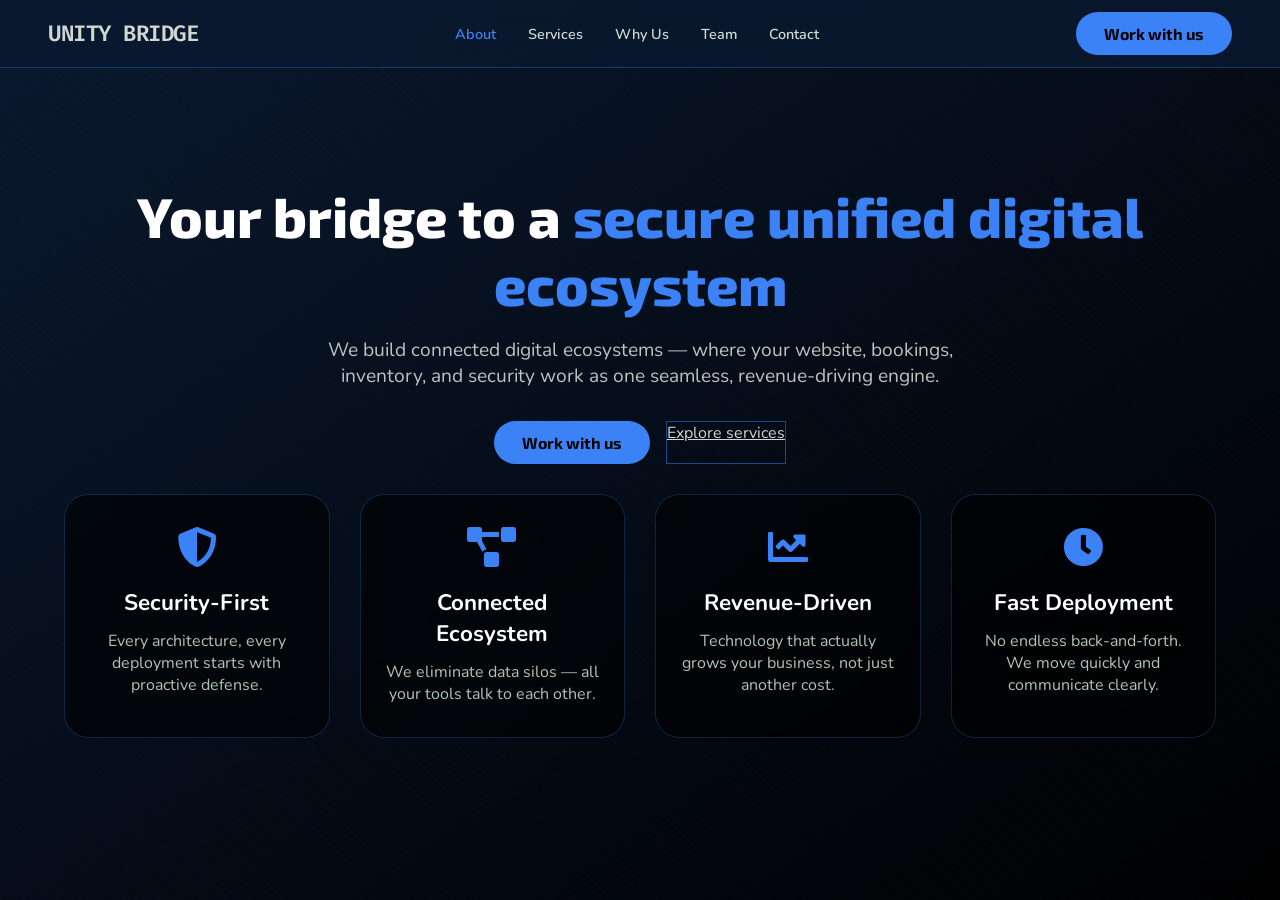
==== commit e408578d: "Update of the whole look..aauuugh" ====
--- a/index.html
+++ b/index.html
@@ -3,7 +3,7 @@
 
 <head>
     <meta charset="UTF-8">
-    <meta name="viewport" content="width=device-width, initial-scale=1.0">
+    <meta name="viewport" content="width=device-width, initial-scale=1.0, user-scalable=no">
     <title>Unity Bridge | Secure Digital Ecosystems</title>
     <!-- Favicon: Blue Shield (SVG) -->
     <link rel="icon" type="image/svg+xml"
@@ -22,15 +22,14 @@
 
         body {
             font-family: 'Nunito', sans-serif;
-            /* Deep blue to black gradient – modern Kenyan sky at night */
             background: linear-gradient(145deg, #0a192f 0%, #000000 100%);
             color: #CFD8D1;
-            line-height: 1.6;
+            overflow-x: hidden;
+            overflow-y: auto;
             scroll-behavior: smooth;
-            overflow-x: hidden;
-        }
-
-        /* Subtle Kenyan-inspired geometric pattern (abstract mountain/rift) */
+        }
+
+        /* Kenyan-inspired subtle pattern overlay */
         body::before {
             content: '';
             position: fixed;
@@ -43,28 +42,60 @@
             z-index: 0;
         }
 
-        .container {
-            max-width: 1280px;
-            margin: 0 auto;
-            padding: 0 24px;
+        /* Horizontal scroll container */
+        .horizontal-scroll {
+            display: flex;
+            flex-direction: row;
+            overflow-x: auto;
+            overflow-y: hidden;
+            scroll-snap-type: x mandatory;
+            height: 100vh;
+            scroll-behavior: smooth;
+            -webkit-overflow-scrolling: touch;
+        }
+
+        /* Hide scrollbar for cleaner look (optional) */
+        .horizontal-scroll::-webkit-scrollbar {
+            display: none;
+        }
+
+        .horizontal-scroll {
+            -ms-overflow-style: none;
+            scrollbar-width: none;
+        }
+
+        /* Each section becomes a full-width panel */
+        .panel {
+            flex: 0 0 100vw;
+            scroll-snap-align: start;
+            overflow-y: auto;
             position: relative;
             z-index: 1;
-        }
-
+            padding: 80px 0 60px;
+            display: flex;
+            align-items: center;
+        }
+
+        /* Header remains fixed on top, independent of horizontal scroll */
         header {
-            position: sticky;
+            position: fixed;
             top: 0;
-            z-index: 100;
+            left: 0;
+            width: 100%;
+            z-index: 200;
             background: rgba(10, 25, 47, 0.85);
             backdrop-filter: blur(12px);
             border-bottom: 1px solid rgba(59, 130, 246, 0.3);
+            padding: 12px 0;
         }
 
         nav {
             display: flex;
             justify-content: space-between;
             align-items: center;
-            padding: 18px 0;
+            max-width: 1280px;
+            margin: 0 auto;
+            padding: 0 24px;
             flex-wrap: wrap;
             gap: 20px;
         }
@@ -95,13 +126,15 @@
             font-weight: 600;
             font-size: 0.9rem;
             transition: color 0.2s;
-        }
-
-        .nav-links a:hover {
-            color: #3B82F6;
-        }
-
-        .btn {
+            cursor: pointer;
+        }
+
+        .nav-links a:hover,
+        .nav-links a.active {
+            color: #3B82F6;
+        }
+
+        .btn-primary {
             display: inline-block;
             padding: 12px 28px;
             border-radius: 40px;
@@ -111,9 +144,6 @@
             font-family: 'Exo 2', sans-serif;
             border: none;
             cursor: pointer;
-        }
-
-        .btn-primary {
             background: #3B82F6;
             color: #000000;
         }
@@ -133,40 +163,16 @@
             background: rgba(59, 130, 246, 0.1);
         }
 
-        /* Scroll reveal animation (fade up + glow) */
-        .reveal {
-            opacity: 0;
-            transform: translateY(30px);
-            transition: opacity 0.8s cubic-bezier(0.2, 0.9, 0.4, 1.1), transform 0.8s cubic-bezier(0.2, 0.9, 0.4, 1.1);
-        }
-
-        .reveal.active {
-            opacity: 1;
-            transform: translateY(0);
-        }
-
-        /* Text illuminating glow effect on hover / active sections */
-        .hero h1,
-        .section-title,
-        .about-card h3,
-        .service-card h3,
-        .pillar h4,
-        .team-card h3 {
-            transition: text-shadow 0.3s ease;
-        }
-
-        .hero h1:hover,
-        .section-title:hover,
-        .about-card h3:hover,
-        .service-card h3:hover,
-        .pillar h4:hover,
-        .team-card h3:hover {
-            text-shadow: 0 0 8px rgba(59, 130, 246, 0.6);
-        }
-
+        .container {
+            max-width: 1200px;
+            margin: 0 auto;
+            padding: 0 24px;
+            width: 100%;
+        }
+
+        /* Hero specific */
         .hero {
             text-align: center;
-            padding: 100px 0 80px;
         }
 
         .hero h1 {
@@ -196,11 +202,12 @@
             flex-wrap: wrap;
         }
 
+        /* About grid */
         .about-grid {
             display: grid;
             grid-template-columns: repeat(4, 1fr);
             gap: 30px;
-            margin: 60px 0 80px;
+            margin-top: 30px;
         }
 
         .about-card {
@@ -211,13 +218,11 @@
             text-align: center;
             border: 1px solid rgba(59, 130, 246, 0.25);
             transition: 0.25s;
-            box-shadow: 0 8px 20px rgba(0, 0, 0, 0.3);
         }
 
         .about-card:hover {
             border-color: #3B82F6;
             transform: translateY(-6px);
-            box-shadow: 0 12px 30px rgba(0, 0, 0, 0.4);
         }
 
         .about-card i {
@@ -249,7 +254,6 @@
             display: grid;
             grid-template-columns: repeat(3, 1fr);
             gap: 30px;
-            margin-bottom: 80px;
         }
 
         .service-card {
@@ -259,13 +263,11 @@
             padding: 28px 20px;
             transition: 0.2s;
             border: 1px solid rgba(59, 130, 246, 0.2);
-            box-shadow: 0 8px 20px rgba(0, 0, 0, 0.3);
         }
 
         .service-card:hover {
             border-color: #3B82F6;
             transform: translateY(-4px);
-            box-shadow: 0 12px 30px rgba(0, 0, 0, 0.4);
         }
 
         .service-card i {
@@ -291,7 +293,6 @@
             backdrop-filter: blur(4px);
             border-radius: 32px;
             padding: 60px 40px;
-            margin: 60px 0;
         }
 
         .why-grid {
@@ -327,14 +328,11 @@
             border-radius: 24px;
             padding: 24px;
             border: 1px solid rgba(59, 130, 246, 0.2);
-            transition: 0.2s;
-            box-shadow: 0 4px 12px rgba(0, 0, 0, 0.2);
         }
 
         .pillar:hover {
             border-color: #3B82F6;
             transform: translateX(4px);
-            box-shadow: 0 8px 20px rgba(0, 0, 0, 0.3);
         }
 
         .pillar i {
@@ -356,7 +354,7 @@
             display: grid;
             grid-template-columns: repeat(3, 1fr);
             gap: 30px;
-            margin: 40px 0 60px;
+            margin-top: 20px;
         }
 
         .team-card {
@@ -365,14 +363,11 @@
             border-radius: 28px;
             padding: 32px 24px;
             border: 1px solid rgba(59, 130, 246, 0.2);
-            transition: 0.2s;
-            box-shadow: 0 8px 20px rgba(0, 0, 0, 0.3);
         }
 
         .team-card:hover {
             border-color: #3B82F6;
             transform: translateY(-4px);
-            box-shadow: 0 12px 30px rgba(0, 0, 0, 0.4);
         }
 
         .team-card i {
@@ -423,7 +418,6 @@
             color: #B0C4B5;
             font-size: 1.2rem;
             transition: 0.2s;
-            text-decoration: none;
         }
 
         .team-social a:hover {
@@ -434,7 +428,6 @@
             display: grid;
             grid-template-columns: 1fr 1.4fr;
             gap: 50px;
-            margin: 60px 0;
         }
 
         .contact-info h2 {
@@ -479,7 +472,6 @@
             backdrop-filter: blur(4px);
             border-radius: 32px;
             padding: 40px;
-            box-shadow: 0 8px 20px rgba(0, 0, 0, 0.3);
         }
 
         .form-row {
@@ -541,8 +533,6 @@
             border-radius: 32px;
             padding: 48px 40px;
             text-align: center;
-            margin: 60px 0;
-            box-shadow: 0 8px 20px rgba(0, 0, 0, 0.3);
         }
 
         .newsletter h2 {
@@ -635,7 +625,8 @@
             color: #8AA99A;
         }
 
-        .back-to-top {
+        /* Back to start button */
+        .back-to-start {
             position: fixed;
             bottom: 30px;
             right: 30px;
@@ -656,12 +647,12 @@
             z-index: 99;
         }
 
-        .back-to-top.show {
+        .back-to-start.show {
             opacity: 1;
             visibility: visible;
         }
 
-        .back-to-top:hover {
+        .back-to-start:hover {
             background: #2563EB;
             transform: translateY(-3px);
         }
@@ -730,312 +721,404 @@
 
 <body>
     <header>
-        <div class="container">
+        <div class="container" style="max-width:1280px; margin:0 auto; padding:0 24px;">
             <nav>
-                <a href="#about" class="logo">UNITY BRIDGE</a>
-                <ul class="nav-links">
-                    <li><a href="#about">About</a></li>
-                    <li><a href="#services">Services</a></li>
-                    <li><a href="#why">Why Us</a></li>
-                    <li><a href="#team">Team</a></li>
-                    <li><a href="#contact">Contact</a></li>
+                <a href="#" class="logo" id="homeLink">UNITY BRIDGE</a>
+                <ul class="nav-links" id="navLinks">
+                    <li><a data-section="about">About</a></li>
+                    <li><a data-section="services">Services</a></li>
+                    <li><a data-section="why">Why Us</a></li>
+                    <li><a data-section="team">Team</a></li>
+                    <li><a data-section="contact">Contact</a></li>
                 </ul>
-                <a href="#contact" class="btn btn-primary">Work with us</a>
+                <a href="#" class="btn-primary" id="contactBtn">Work with us</a>
             </nav>
         </div>
     </header>
 
-    <main>
-        <section id="about" class="hero reveal">
+    <!-- Horizontal scroll container -->
+    <div class="horizontal-scroll" id="horizontalScroll">
+        <!-- Panel 1: About (Hero + 4 pillars) -->
+        <section class="panel" id="panel-about">
             <div class="container">
-                <h1>Your bridge to a <span>secure unified digital ecosystem</span></h1>
-                <p>We build connected digital ecosystems — where your website, bookings, inventory, and security work as
-                    one seamless, revenue‑driving engine.</p>
-                <div class="hero-buttons">
-                    <a href="#contact" class="btn btn-primary">Work with us</a>
-                    <a href="#services" class="btn btn-outline">Explore services</a>
+                <div class="hero">
+                    <h1>Your bridge to a <span>secure unified digital ecosystem</span></h1>
+                    <p>We build connected digital ecosystems — where your website, bookings, inventory, and security
+                        work as one seamless, revenue‑driving engine.</p>
+                    <div class="hero-buttons">
+                        <a href="#" class="btn-primary" id="heroWorkBtn">Work with us</a>
+                        <a href="#" class="btn-outline" id="heroServicesBtn">Explore services</a>
+                    </div>
+                </div>
+                <div class="about-grid">
+                    <div class="about-card"><i class="fas fa-shield-alt"></i>
+                        <h3>Security‑First</h3>
+                        <p>Every architecture, every deployment starts with proactive defense.</p>
+                    </div>
+                    <div class="about-card"><i class="fas fa-project-diagram"></i>
+                        <h3>Connected Ecosystem</h3>
+                        <p>We eliminate data silos — all your tools talk to each other.</p>
+                    </div>
+                    <div class="about-card"><i class="fas fa-chart-line"></i>
+                        <h3>Revenue‑Driven</h3>
+                        <p>Technology that actually grows your business, not just another cost.</p>
+                    </div>
+                    <div class="about-card"><i class="fas fa-clock"></i>
+                        <h3>Fast Deployment</h3>
+                        <p>No endless back‑and‑forth. We move quickly and communicate clearly.</p>
+                    </div>
                 </div>
             </div>
         </section>
 
-        <section class="container reveal">
-            <div class="about-grid">
-                <div class="about-card"><i class="fas fa-shield-alt"></i>
-                    <h3>Security‑First</h3>
-                    <p>Every architecture, every deployment starts with proactive defense.</p>
-                </div>
-                <div class="about-card"><i class="fas fa-project-diagram"></i>
-                    <h3>Connected Ecosystem</h3>
-                    <p>We eliminate data silos — all your tools talk to each other.</p>
-                </div>
-                <div class="about-card"><i class="fas fa-chart-line"></i>
-                    <h3>Revenue‑Driven</h3>
-                    <p>Technology that actually grows your business, not just another cost.</p>
-                </div>
-                <div class="about-card"><i class="fas fa-clock"></i>
-                    <h3>Fast Deployment</h3>
-                    <p>No endless back‑and‑forth. We move quickly and communicate clearly.</p>
+        <!-- Panel 2: Services -->
+        <section class="panel" id="panel-services">
+            <div class="container">
+                <h2 class="section-title">Our Services</h2>
+                <div class="services-grid">
+                    <div class="service-card"><i class="fas fa-network-wired"></i>
+                        <h3>Networking & Infrastructure</h3>
+                        <p>Network setup, servers, firewalls, load balancing, monitoring. <strong>Nothing else works
+                                without stable infrastructure.</strong></p>
+                    </div>
+                    <div class="service-card"><i class="fas fa-cloud-upload-alt"></i>
+                        <h3>Cloud Security</h3>
+                        <p>IAM, hardening, encryption, VPCs, security baselines. <strong>We secure the environment
+                                itself.</strong></p>
+                    </div>
+                    <div class="service-card"><i class="fas fa-code"></i>
+                        <h3>Custom Software Development</h3>
+                        <p>Backend APIs, databases, business logic, integrations. <strong>We build the systems that run
+                                on the infrastructure.</strong></p>
+                    </div>
+                    <div class="service-card"><i class="fas fa-mobile-alt"></i>
+                        <h3>Mobile & Web Apps</h3>
+                        <p>React, Vue, Flutter, dashboards, portals. <strong>We build how users interact with
+                                systems.</strong></p>
+                    </div>
+                    <div class="service-card"><i class="fas fa-box"></i>
+                        <h3>Ready‑Made Solutions</h3>
+                        <p>LMS, e‑commerce, CRM, business trackers. <strong>We sell ready systems, not just development
+                                time.</strong></p>
+                    </div>
+                    <div class="service-card"><i class="fas fa-search"></i>
+                        <h3>Security Audits</h3>
+                        <p>Penetration testing, scanning, code review, compliance. <strong>We break and improve what we
+                                built.</strong></p>
+                    </div>
+                    <div class="service-card"><i class="fas fa-brain"></i>
+                        <h3>Threat Intelligence</h3>
+                        <p>Attack trends, OSINT, malware tracking, threat reports. <strong>We predict threats before
+                                they happen.</strong></p>
+                    </div>
+                    <div class="service-card"><i class="fas fa-user-shield"></i>
+                        <h3>Incident Response</h3>
+                        <p>Breach handling, recovery, forensics, containment. <strong>We respond when everything goes
+                                wrong.</strong></p>
+                    </div>
                 </div>
             </div>
         </section>
 
-        <section id="services" class="container reveal">
-            <h2 class="section-title">Our Services</h2>
-            <div class="services-grid">
-                <div class="service-card"><i class="fas fa-network-wired"></i>
-                    <h3>Networking & Infrastructure</h3>
-                    <p>Network setup, servers, firewalls, load balancing, monitoring. <strong>Nothing else works without
-                            stable infrastructure.</strong></p>
-                </div>
-                <div class="service-card"><i class="fas fa-cloud-upload-alt"></i>
-                    <h3>Cloud Security</h3>
-                    <p>IAM, hardening, encryption, VPCs, security baselines. <strong>We secure the environment
-                            itself.</strong></p>
-                </div>
-                <div class="service-card"><i class="fas fa-code"></i>
-                    <h3>Custom Software Development</h3>
-                    <p>Backend APIs, databases, business logic, integrations. <strong>We build the systems that run on
-                            the infrastructure.</strong></p>
-                </div>
-                <div class="service-card"><i class="fas fa-mobile-alt"></i>
-                    <h3>Mobile & Web Apps</h3>
-                    <p>React, Vue, Flutter, dashboards, portals. <strong>We build how users interact with
-                            systems.</strong></p>
-                </div>
-                <div class="service-card"><i class="fas fa-box"></i>
-                    <h3>Ready‑Made Solutions</h3>
-                    <p>LMS, e‑commerce, CRM, business trackers. <strong>We sell ready systems, not just development
-                            time.</strong></p>
-                </div>
-                <div class="service-card"><i class="fas fa-search"></i>
-                    <h3>Security Audits</h3>
-                    <p>Penetration testing, scanning, code review, compliance. <strong>We break and improve what we
-                            built.</strong></p>
-                </div>
-                <div class="service-card"><i class="fas fa-brain"></i>
-                    <h3>Threat Intelligence</h3>
-                    <p>Attack trends, OSINT, malware tracking, threat reports. <strong>We predict threats before they
-                            happen.</strong></p>
-                </div>
-                <div class="service-card"><i class="fas fa-user-shield"></i>
-                    <h3>Incident Response</h3>
-                    <p>Breach handling, recovery, forensics, containment. <strong>We respond when everything goes
-                            wrong.</strong></p>
+        <!-- Panel 3: Why Us -->
+        <section class="panel" id="panel-why">
+            <div class="container">
+                <div class="why-us">
+                    <div class="why-grid">
+                        <div class="why-content">
+                            <h2 class="why-heading">Fragmented systems are the enemy. We eliminate them.</h2>
+                            <p>We’ve seen the pattern too many times: a beautiful website that doesn’t sell. A booking
+                                app that doesn’t talk to the calendar. Security added as an afterthought. Each tool is
+                                built in isolation, but your business doesn’t work that way.</p>
+                            <p>Unity Bridge is our answer to that fragmentation. We build connected digital ecosystems –
+                                where every piece works together, stays secure, and actually grows your business.
+                                Because when your system is connected, your effort finally turns into results.</p>
+                            <a href="#" class="btn-primary" id="whyContactBtn"
+                                style="margin-top: 20px; display: inline-block;">Start a Conversation</a>
+                        </div>
+                        <div class="why-pillars">
+                            <div class="pillar"><i class="fas fa-shield-alt"></i>
+                                <div>
+                                    <h4>Security-First</h4>
+                                    <p>Every decision — from architecture to deployment — starts with security.</p>
+                                </div>
+                            </div>
+                            <div class="pillar"><i class="fas fa-hand-holding-usd"></i>
+                                <div>
+                                    <h4>Affordable</h4>
+                                    <p>Enterprise-grade results at pricing that makes sense for small businesses.</p>
+                                </div>
+                            </div>
+                            <div class="pillar"><i class="fas fa-users"></i>
+                                <div>
+                                    <h4>Community-Driven</h4>
+                                    <p>We grow when our clients grow. Your success is our metric.</p>
+                                </div>
+                            </div>
+                            <div class="pillar"><i class="fas fa-bolt"></i>
+                                <div>
+                                    <h4>Fast to Deploy</h4>
+                                    <p>No endless back-and-forth. We move quickly and communicate clearly.</p>
+                                </div>
+                            </div>
+                        </div>
+                    </div>
                 </div>
             </div>
         </section>
 
-        <section id="why" class="container why-us reveal">
-            <div class="why-grid">
-                <div class="why-content">
-                    <h2 class="why-heading">Fragmented systems are the enemy. We eliminate them.</h2>
-                    <p>We’ve seen the pattern too many times: a beautiful website that doesn’t sell. A booking app that
-                        doesn’t talk to the calendar. Security added as an afterthought. Each tool is built in
-                        isolation, but your business doesn’t work that way.</p>
-                    <p>Unity Bridge is our answer to that fragmentation. We build connected digital ecosystems – where
-                        every piece works together, stays secure, and actually grows your business. Because when your
-                        system is connected, your effort finally turns into results.</p>
-                    <a href="#contact" class="btn btn-primary" style="margin-top: 20px;">Start a Conversation</a>
-                </div>
-                <div class="why-pillars">
-                    <div class="pillar"><i class="fas fa-shield-alt"></i>
-                        <div>
-                            <h4>Security-First</h4>
-                            <p>Every decision — from architecture to deployment — starts with security.</p>
-                        </div>
-                    </div>
-                    <div class="pillar"><i class="fas fa-hand-holding-usd"></i>
-                        <div>
-                            <h4>Affordable</h4>
-                            <p>Enterprise-grade results at pricing that makes sense for small businesses.</p>
-                        </div>
-                    </div>
-                    <div class="pillar"><i class="fas fa-users"></i>
-                        <div>
-                            <h4>Community-Driven</h4>
-                            <p>We grow when our clients grow. Your success is our metric.</p>
-                        </div>
-                    </div>
-                    <div class="pillar"><i class="fas fa-bolt"></i>
-                        <div>
-                            <h4>Fast to Deploy</h4>
-                            <p>No endless back-and-forth. We move quickly and communicate clearly.</p>
-                        </div>
+        <!-- Panel 4: Team -->
+        <section class="panel" id="panel-team">
+            <div class="container">
+                <h2 class="section-title">Meet the Team</h2>
+                <p style="text-align: center; margin-bottom: 40px;">Three specialists who saw the same problem and
+                    decided to fix it together.</p>
+                <div class="team-grid">
+                    <div class="team-card">
+                        <i class="fas fa-clipboard-list"></i>
+                        <h3>Bernard Korir</h3>
+                        <h4>CO‑FOUNDER</h4>
+                        <div class="team-role">Product & Requirements Engineer</div>
+                        <div class="team-spec">Requirements · User stories · Backlog · Product logic</div>
+                        <p class="team-bio">Bernard ensures we always build the right thing. He translates client needs
+                            into clear user stories, acceptance criteria, and product specifications. His structured
+                            approach eliminates guesswork, keeps development focused, and guarantees that every feature
+                            delivers real value.</p>
+                        <div class="team-social"><a href="#"><i class="fab fa-linkedin"></i></a><a href="#"><i
+                                    class="fab fa-github"></i></a></div>
+                    </div>
+                    <div class="team-card">
+                        <i class="fas fa-user-shield"></i>
+                        <h3>Dylan Kibet</h3>
+                        <h4>FOUNDER</h4>
+                        <div class="team-role">Lead Engineer & System Architect</div>
+                        <div class="team-spec">System architecture · Backend · Security · Infrastructure</div>
+                        <p class="team-bio">Dylan brings deep expertise in computer security and forensics. He leads
+                            technical development, from API design to deployment pipelines, ensuring every system is
+                            secure, scalable, and maintainable. He built Unity Bridge because he saw how fragmented
+                            systems create security holes and wasted effort.</p>
+                        <div class="team-social"><a href="https://www.linkedin.com/in/dylan-kibet-40ab96334/"
+                                target="_blank"><i class="fab fa-linkedin"></i></a><a
+                                href="https://github.com/systems-jackal" target="_blank"><i
+                                    class="fab fa-github"></i></a></div>
+                    </div>
+                    <div class="team-card">
+                        <i class="fas fa-check-double"></i>
+                        <h3>Ezra Tomno</h3>
+                        <h4>CO‑FOUNDER</h4>
+                        <div class="team-role">Frontend Engineer & Quality Lead</div>
+                        <div class="team-spec">Frontend · API integration · Testing · Quality</div>
+                        <p class="team-bio">Ezra builds the user‑facing part of every system and leads quality
+                            assurance. He implements responsive, accessible interfaces and ensures they integrate
+                            seamlessly with the backend. Ezra has the final say on quality – nothing ships unless it
+                            meets his standards.</p>
+                        <div class="team-social"><a href="#"><i class="fab fa-linkedin"></i></a><a href="#"><i
+                                    class="fab fa-github"></i></a></div>
                     </div>
                 </div>
             </div>
         </section>
 
-        <section id="team" class="container reveal">
-            <h2 class="section-title">Meet the Team</h2>
-            <p style="text-align: center; margin-bottom: 40px;">Three specialists who saw the same problem and decided
-                to fix it together.</p>
-            <div class="team-grid">
-                <div class="team-card">
-                    <i class="fas fa-clipboard-list"></i>
-                    <h3>Bernard Korir</h3>
-                    <h4>CO‑FOUNDER</h4>
-                    <div class="team-role">Product & Requirements Engineer</div>
-                    <div class="team-spec">Requirements · User stories · Backlog · Product logic</div>
-                    <p class="team-bio">Bernard ensures we always build the right thing. He translates client needs into
-                        clear user stories, acceptance criteria, and product specifications. His structured approach
-                        eliminates guesswork, keeps development focused, and guarantees that every feature delivers real
-                        value.</p>
-                    <div class="team-social"><a href="#"><i class="fab fa-linkedin"></i></a><a href="#"><i
-                                class="fab fa-github"></i></a></div>
+        <!-- Panel 5: Contact + Newsletter + Footer -->
+        <section class="panel" id="panel-contact">
+            <div class="container">
+                <div class="contact-grid">
+                    <div class="contact-info">
+                        <h2>Ready to stop juggling?<br><span style="color:#3B82F6;">Let’s connect</span> your systems.
+                        </h2>
+                        <p>Whether you need a full digital ecosystem or just one piece to integrate with the rest, we’re
+                            here to help. No jargon, no sales pressure — just honest conversations about making your
+                            technology work for you.</p>
+                        <div class="contact-details">
+                            <div class="contact-detail"><i class="fas fa-envelope"></i>
+                                <div><span class="detail-label">Email</span> <a href="mailto:hello@unitybridge.dev"
+                                        style="color:#3B82F6;">hello@unitybridge.dev</a></div>
+                            </div>
+                            <div class="contact-detail"><i class="fas fa-map-marker-alt"></i>
+                                <div><span class="detail-label">Based in</span> Kenya 🇰🇪 — Serving globally</div>
+                            </div>
+                            <div class="contact-detail"><i class="fas fa-clock"></i>
+                                <div><span class="detail-label">Response time</span> Within 24 hours</div>
+                            </div>
+                        </div>
+                    </div>
+                    <div class="contact-form-wrap">
+                        <form id="contact-form" action="#" method="post">
+                            <div class="form-row">
+                                <div class="form-group"><label for="name">Your Name</label><input type="text" id="name"
+                                        name="name" placeholder="Your name" required></div>
+                                <div class="form-group"><label for="email">Email Address</label><input type="email"
+                                        id="email" name="email" placeholder="you@example.com" required></div>
+                            </div>
+                            <div class="form-group"><label for="service">Service Interest</label><select id="service"
+                                    name="service">
+                                    <option disabled selected>Select a service...</option>
+                                    <option>Networking & Infrastructure</option>
+                                    <option>Cloud Security</option>
+                                    <option>Custom Software Development</option>
+                                    <option>Mobile & Web Apps</option>
+                                    <option>Ready-Made Solutions</option>
+                                    <option>Security Audits</option>
+                                    <option>Threat Intelligence</option>
+                                    <option>Incident Response</option>
+                                </select></div>
+                            <div class="form-group"><label for="message">Tell Us About Your Project</label><textarea
+                                    id="message" name="message" rows="4"
+                                    placeholder="Describe your project, challenges, or questions..."
+                                    required></textarea></div>
+                            <button type="submit" class="btn-primary btn-full"><i class="fas fa-paper-plane"></i> Send
+                                Message</button>
+                            <p class="privacy-note"><i class="fas fa-lock"></i> Your data is private and never shared.
+                            </p>
+                        </form>
+                    </div>
                 </div>
-                <div class="team-card">
-                    <i class="fas fa-user-shield"></i>
-                    <h3>Dylan Kibet</h3>
-                    <h4>FOUNDER</h4>
-                    <div class="team-role">Lead Engineer & System Architect</div>
-                    <div class="team-spec">System architecture · Backend · Security · Infrastructure</div>
-                    <p class="team-bio">Dylan brings deep expertise in computer security and forensics. He leads
-                        technical development, from API design to deployment pipelines, ensuring every system is secure,
-                        scalable, and maintainable. He built Unity Bridge because he saw how fragmented systems create
-                        security holes and wasted effort.</p>
-                    <div class="team-social"><a href="https://www.linkedin.com/in/dylan-kibet-40ab96334/"
-                            target="_blank"><i class="fab fa-linkedin"></i></a><a
-                            href="https://github.com/systems-jackal" target="_blank"><i class="fab fa-github"></i></a>
-                    </div>
+                <div class="newsletter" style="margin-top: 60px;">
+                    <h2>Join Our Newsletter</h2>
+                    <p>Get the latest insights on digital ecosystems, security trends, and early access to new
+                        solutions.</p>
+                    <form action="#" method="post"><input type="text" placeholder="Your name" required><input
+                            type="email" placeholder="Email address" required><button type="submit"
+                            class="btn-primary">Subscribe</button></form>
                 </div>
-                <div class="team-card">
-                    <i class="fas fa-check-double"></i>
-                    <h3>Ezra Tomno</h3>
-                    <h4>CO‑FOUNDER</h4>
-                    <div class="team-role">Frontend Engineer & Quality Lead</div>
-                    <div class="team-spec">Frontend · API integration · Testing · Quality</div>
-                    <p class="team-bio">Ezra builds the user‑facing part of every system and leads quality assurance. He
-                        implements responsive, accessible interfaces and ensures they integrate seamlessly with the
-                        backend. Ezra has the final say on quality – nothing ships unless it meets his standards.</p>
-                    <div class="team-social"><a href="#"><i class="fab fa-linkedin"></i></a><a href="#"><i
-                                class="fab fa-github"></i></a></div>
-                </div>
+                <footer style="margin-top: 60px;">
+                    <div class="footer-grid">
+                        <div>
+                            <div style="font-family:'Fira Code',monospace; font-size:1.3rem; font-weight:600;">UNITY
+                                BRIDGE</div>
+                            <p>Your bridge to a secure unified digital ecosystem.</p>
+                        </div>
+                        <div class="footer-links">
+                            <h4>Quick Links</h4>
+                            <ul>
+                                <li><a href="#" data-section="about">About</a></li>
+                                <li><a href="#" data-section="services">Services</a></li>
+                                <li><a href="#" data-section="why">Why Us</a></li>
+                                <li><a href="#" data-section="team">Team</a></li>
+                                <li><a href="#" data-section="contact">Contact</a></li>
+                            </ul>
+                        </div>
+                        <div class="footer-links">
+                            <h4>Legal</h4>
+                            <ul>
+                                <li><a href="#">Terms of Service</a></li>
+                                <li><a href="#">Privacy Policy</a></li>
+                            </ul>
+                        </div>
+                        <div class="footer-social">
+                            <h4>Connect</h4>
+                            <div class="social-icons"><a href="#" aria-label="Twitter"><i
+                                        class="fab fa-twitter"></i></a><a href="#" aria-label="LinkedIn"><i
+                                        class="fab fa-linkedin"></i></a><a href="#" aria-label="GitHub"><i
+                                        class="fab fa-github"></i></a></div>
+                        </div>
+                    </div>
+                    <div class="copyright">
+                        <p>&copy; 2026 Unity Bridge. All rights reserved.</p>
+                    </div>
+                </footer>
             </div>
         </section>
-
-        <section id="contact" class="container reveal">
-            <div class="contact-grid">
-                <div class="contact-info">
-                    <h2>Ready to stop juggling?<br><span style="color:#3B82F6;">Let’s connect</span> your systems.</h2>
-                    <p>Whether you need a full digital ecosystem or just one piece to integrate with the rest, we’re
-                        here to help. No jargon, no sales pressure — just honest conversations about making your
-                        technology work for you.</p>
-                    <div class="contact-details">
-                        <div class="contact-detail"><i class="fas fa-envelope"></i>
-                            <div><span class="detail-label">Email</span> <a href="mailto:hello@unitybridge.dev"
-                                    style="color:#3B82F6;">hello@unitybridge.dev</a></div>
-                        </div>
-                        <div class="contact-detail"><i class="fas fa-map-marker-alt"></i>
-                            <div><span class="detail-label">Based in</span> Kenya 🇰🇪 — Serving globally</div>
-                        </div>
-                        <div class="contact-detail"><i class="fas fa-clock"></i>
-                            <div><span class="detail-label">Response time</span> Within 24 hours</div>
-                        </div>
-                    </div>
-                </div>
-                <div class="contact-form-wrap">
-                    <form id="contact-form" action="#" method="post">
-                        <div class="form-row">
-                            <div class="form-group"><label for="name">Your Name</label><input type="text" id="name"
-                                    name="name" placeholder="Your name" required></div>
-                            <div class="form-group"><label for="email">Email Address</label><input type="email"
-                                    id="email" name="email" placeholder="you@example.com" required></div>
-                        </div>
-                        <div class="form-group"><label for="service">Service Interest</label><select id="service"
-                                name="service">
-                                <option disabled selected>Select a service...</option>
-                                <option>Networking & Infrastructure</option>
-                                <option>Cloud Security</option>
-                                <option>Custom Software Development</option>
-                                <option>Mobile & Web Apps</option>
-                                <option>Ready-Made Solutions</option>
-                                <option>Security Audits</option>
-                                <option>Threat Intelligence</option>
-                                <option>Incident Response</option>
-                            </select></div>
-                        <div class="form-group"><label for="message">Tell Us About Your Project</label><textarea
-                                id="message" name="message" rows="4"
-                                placeholder="Describe your project, challenges, or questions..." required></textarea>
-                        </div>
-                        <button type="submit" class="btn btn-primary btn-full"><i class="fas fa-paper-plane"></i> Send
-                            Message</button>
-                        <p class="privacy-note"><i class="fas fa-lock"></i> Your data is private and never shared.</p>
-                    </form>
-                </div>
-            </div>
-        </section>
-
-        <div class="container newsletter reveal">
-            <h2>Join Our Newsletter</h2>
-            <p>Get the latest insights on digital ecosystems, security trends, and early access to new solutions.</p>
-            <form action="#" method="post"><input type="text" placeholder="Your name" required><input type="email"
-                    placeholder="Email address" required><button type="submit"
-                    class="btn btn-primary">Subscribe</button></form>
-        </div>
-    </main>
-
-    <footer>
-        <div class="container">
-            <div class="footer-grid">
-                <div>
-                    <div style="font-family:'Fira Code',monospace; font-size:1.3rem; font-weight:600;">UNITY BRIDGE
-                    </div>
-                    <p>Your bridge to a secure unified digital ecosystem.</p>
-                </div>
-                <div class="footer-links">
-                    <h4>Quick Links</h4>
-                    <ul>
-                        <li><a href="#about">About</a></li>
-                        <li><a href="#services">Services</a></li>
-                        <li><a href="#why">Why Us</a></li>
-                        <li><a href="#team">Team</a></li>
-                        <li><a href="#contact">Contact</a></li>
-                    </ul>
-                </div>
-                <div class="footer-links">
-                    <h4>Legal</h4>
-                    <ul>
-                        <li><a href="#">Terms of Service</a></li>
-                        <li><a href="#">Privacy Policy</a></li>
-                    </ul>
-                </div>
-                <div class="footer-social">
-                    <h4>Connect</h4>
-                    <div class="social-icons"><a href="#" aria-label="Twitter"><i class="fab fa-twitter"></i></a><a
-                            href="#" aria-label="LinkedIn"><i class="fab fa-linkedin"></i></a><a href="#"
-                            aria-label="GitHub"><i class="fab fa-github"></i></a></div>
-                </div>
-            </div>
-            <div class="copyright">
-                <p>&copy; 2026 Unity Bridge. All rights reserved.</p>
-            </div>
-        </div>
-    </footer>
-
-    <div class="back-to-top" id="backToTop">
-        <i class="fas fa-arrow-up"></i>
     </div>
 
+    <div class="back-to-start" id="backToStart">
+        <i class="fas fa-arrow-left"></i>
+    </div>
+
     <script>
-        // Scroll reveal using Intersection Observer
-        const reveals = document.querySelectorAll('.reveal');
+        const scrollContainer = document.getElementById('horizontalScroll');
+        const sections = ['about', 'services', 'why', 'team', 'contact'];
+        const panelIds = {
+            about: 'panel-about',
+            services: 'panel-services',
+            why: 'panel-why',
+            team: 'panel-team',
+            contact: 'panel-contact'
+        };
+
+        function scrollToSection(sectionId) {
+            const panel = document.getElementById(panelIds[sectionId]);
+            if (panel) {
+                panel.scrollIntoView({ behavior: 'smooth', block: 'nearest', inline: 'start' });
+                updateActiveNav(sectionId);
+            }
+        }
+
+        function updateActiveNav(sectionId) {
+            document.querySelectorAll('.nav-links a').forEach(link => {
+                const linkSection = link.getAttribute('data-section');
+                if (linkSection === sectionId) {
+                    link.classList.add('active');
+                } else {
+                    link.classList.remove('active');
+                }
+            });
+        }
+
+        // Attach click handlers to all nav links and buttons
+        document.querySelectorAll('[data-section]').forEach(el => {
+            el.addEventListener('click', (e) => {
+                e.preventDefault();
+                const section = el.getAttribute('data-section');
+                scrollToSection(section);
+            });
+        });
+        document.getElementById('homeLink')?.addEventListener('click', (e) => {
+            e.preventDefault();
+            scrollToSection('about');
+        });
+        document.getElementById('contactBtn')?.addEventListener('click', (e) => {
+            e.preventDefault();
+            scrollToSection('contact');
+        });
+        document.getElementById('heroWorkBtn')?.addEventListener('click', (e) => {
+            e.preventDefault();
+            scrollToSection('contact');
+        });
+        document.getElementById('heroServicesBtn')?.addEventListener('click', (e) => {
+            e.preventDefault();
+            scrollToSection('services');
+        });
+        document.getElementById('whyContactBtn')?.addEventListener('click', (e) => {
+            e.preventDefault();
+            scrollToSection('contact');
+        });
+
+        // Back to start button
+        const backBtn = document.getElementById('backToStart');
+        backBtn.addEventListener('click', () => {
+            scrollToSection('about');
+        });
+
+        // Update active nav based on scroll position (horizontal)
+        const observerOptions = { threshold: 0.5 };
         const observer = new IntersectionObserver((entries) => {
             entries.forEach(entry => {
                 if (entry.isIntersecting) {
-                    entry.target.classList.add('active');
+                    const panelId = entry.target.id;
+                    for (let [key, id] of Object.entries(panelIds)) {
+                        if (id === panelId) {
+                            updateActiveNav(key);
+                            break;
+                        }
+                    }
                 }
             });
-        }, { threshold: 0.1, rootMargin: '0px' });
-        reveals.forEach(el => observer.observe(el));
-
-        // Back to top button
-        const backToTop = document.getElementById('backToTop');
-        window.addEventListener('scroll', () => {
-            if (window.scrollY > 300) backToTop.classList.add('show');
-            else backToTop.classList.remove('show');
+        }, observerOptions);
+        Object.values(panelIds).forEach(id => {
+            const panel = document.getElementById(id);
+            if (panel) observer.observe(panel);
         });
-        backToTop.addEventListener('click', () => window.scrollTo({ top: 0, behavior: 'smooth' }));
+
+        // Show back button when not on first panel
+        scrollContainer.addEventListener('scroll', () => {
+            const scrollPos = scrollContainer.scrollLeft;
+            if (scrollPos > 100) {
+                backBtn.classList.add('show');
+            } else {
+                backBtn.classList.remove('show');
+            }
+        });
     </script>
 </body>
 
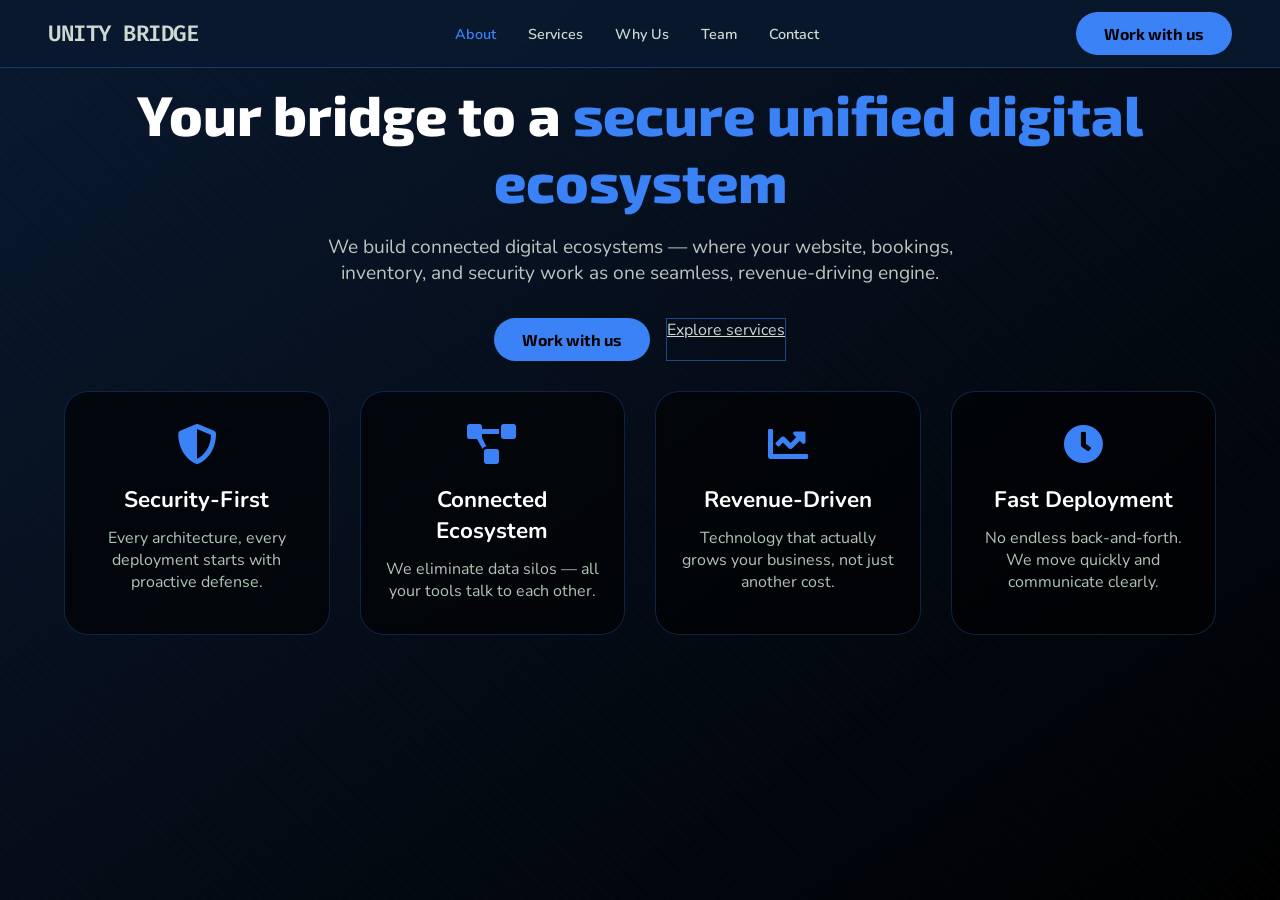
==== commit 9bd7e581: "Updated it to be mobile friendly" ====
--- a/index.html
+++ b/index.html
@@ -3,7 +3,7 @@
 
 <head>
     <meta charset="UTF-8">
-    <meta name="viewport" content="width=device-width, initial-scale=1.0, user-scalable=no">
+    <meta name="viewport" content="width=device-width, initial-scale=1.0, user-scalable=yes">
     <title>Unity Bridge | Secure Digital Ecosystems</title>
     <!-- Favicon: Blue Shield (SVG) -->
     <link rel="icon" type="image/svg+xml"
@@ -54,7 +54,6 @@
             -webkit-overflow-scrolling: touch;
         }
 
-        /* Hide scrollbar for cleaner look (optional) */
         .horizontal-scroll::-webkit-scrollbar {
             display: none;
         }
@@ -73,10 +72,10 @@
             z-index: 1;
             padding: 80px 0 60px;
             display: flex;
-            align-items: center;
-        }
-
-        /* Header remains fixed on top, independent of horizontal scroll */
+            align-items: flex-start;
+        }
+
+        /* Header fixed on top */
         header {
             position: fixed;
             top: 0;
@@ -428,6 +427,7 @@
             display: grid;
             grid-template-columns: 1fr 1.4fr;
             gap: 50px;
+            margin-bottom: 60px;
         }
 
         .contact-info h2 {
@@ -533,6 +533,7 @@
             border-radius: 32px;
             padding: 48px 40px;
             text-align: center;
+            margin: 60px 0;
         }
 
         .newsletter h2 {
@@ -569,7 +570,7 @@
         footer {
             border-top: 1px solid rgba(59, 130, 246, 0.2);
             padding: 40px 0 32px;
-            margin-top: 40px;
+            margin-top: 20px;
             background: #030706;
         }
 
@@ -657,49 +658,41 @@
             transform: translateY(-3px);
         }
 
-        @media (max-width:1024px) {
-
-            .about-grid,
-            .services-grid,
-            .team-grid,
-            .footer-grid,
-            .why-grid,
-            .contact-grid {
-                grid-template-columns: repeat(2, 1fr);
-            }
-        }
-
-        @media (max-width:768px) {
-            nav {
-                flex-direction: column;
-                align-items: stretch;
-            }
-
-            .nav-links {
-                justify-content: center;
-                flex-wrap: wrap;
-                gap: 1rem;
+        /* ========== MOBILE RESPONSIVENESS (phones) ========== */
+        @media (max-width: 768px) {
+            .panel {
+                padding: 100px 0 40px;
             }
 
             .hero h1 {
                 font-size: 2.2rem;
             }
 
+            .hero p {
+                font-size: 1rem;
+            }
+
             .section-title {
                 font-size: 1.8rem;
+                margin-bottom: 32px;
             }
 
             .about-grid,
             .services-grid,
             .team-grid,
             .why-grid,
+            .contact-grid,
+            .footer-grid {
+                grid-template-columns: 1fr !important;
+                gap: 20px !important;
+            }
+
+            .why-grid {
+                gap: 30px !important;
+            }
+
             .contact-grid {
-                grid-template-columns: 1fr;
-            }
-
-            .why-grid,
-            .contact-grid {
-                gap: 30px;
+                gap: 30px !important;
             }
 
             .pillar {
@@ -707,6 +700,10 @@
                 text-align: center;
             }
 
+            .pillar i {
+                margin-bottom: 10px;
+            }
+
             .newsletter form {
                 flex-direction: column;
                 align-items: center;
@@ -714,6 +711,103 @@
 
             .newsletter input {
                 width: 100%;
+                max-width: 300px;
+            }
+
+            .contact-form-wrap {
+                padding: 24px;
+            }
+
+            .container {
+                padding: 0 16px;
+            }
+
+            .why-us,
+            .newsletter,
+            .contact-form-wrap {
+                padding: 32px 20px;
+            }
+
+            .service-card,
+            .about-card,
+            .team-card {
+                padding: 24px 16px;
+            }
+
+            .service-card i,
+            .about-card i,
+            .team-card i {
+                font-size: 2rem;
+            }
+
+            .service-card h3,
+            .about-card h3 {
+                font-size: 1.2rem;
+            }
+
+            .team-card h3 {
+                font-size: 1.4rem;
+            }
+
+            .team-bio {
+                font-size: 0.85rem;
+            }
+
+            .btn-primary,
+            .btn-outline {
+                padding: 10px 20px;
+                font-size: 0.8rem;
+            }
+
+            .nav-links {
+                gap: 16px;
+            }
+
+            .nav-links a {
+                font-size: 0.75rem;
+            }
+
+            .logo {
+                font-size: 1.2rem;
+            }
+
+            .back-to-start {
+                width: 40px;
+                height: 40px;
+                bottom: 20px;
+                right: 20px;
+            }
+        }
+
+        @media (max-width: 480px) {
+            .hero h1 {
+                font-size: 1.8rem;
+            }
+
+            .section-title {
+                font-size: 1.5rem;
+            }
+
+            .hero p {
+                font-size: 0.9rem;
+            }
+
+            .service-card p,
+            .about-card p,
+            .team-bio {
+                font-size: 0.85rem;
+            }
+
+            .contact-info h2 {
+                font-size: 1.6rem;
+            }
+
+            .footer-grid {
+                text-align: center;
+            }
+
+            .social-icons a {
+                margin: 0 10px;
             }
         }
     </style>
@@ -973,7 +1067,7 @@
                         </form>
                     </div>
                 </div>
-                <div class="newsletter" style="margin-top: 60px;">
+                <div class="newsletter">
                     <h2>Join Our Newsletter</h2>
                     <p>Get the latest insights on digital ecosystems, security trends, and early access to new
                         solutions.</p>
@@ -981,7 +1075,7 @@
                             type="email" placeholder="Email address" required><button type="submit"
                             class="btn-primary">Subscribe</button></form>
                 </div>
-                <footer style="margin-top: 60px;">
+                <footer>
                     <div class="footer-grid">
                         <div>
                             <div style="font-family:'Fira Code',monospace; font-size:1.3rem; font-weight:600;">UNITY
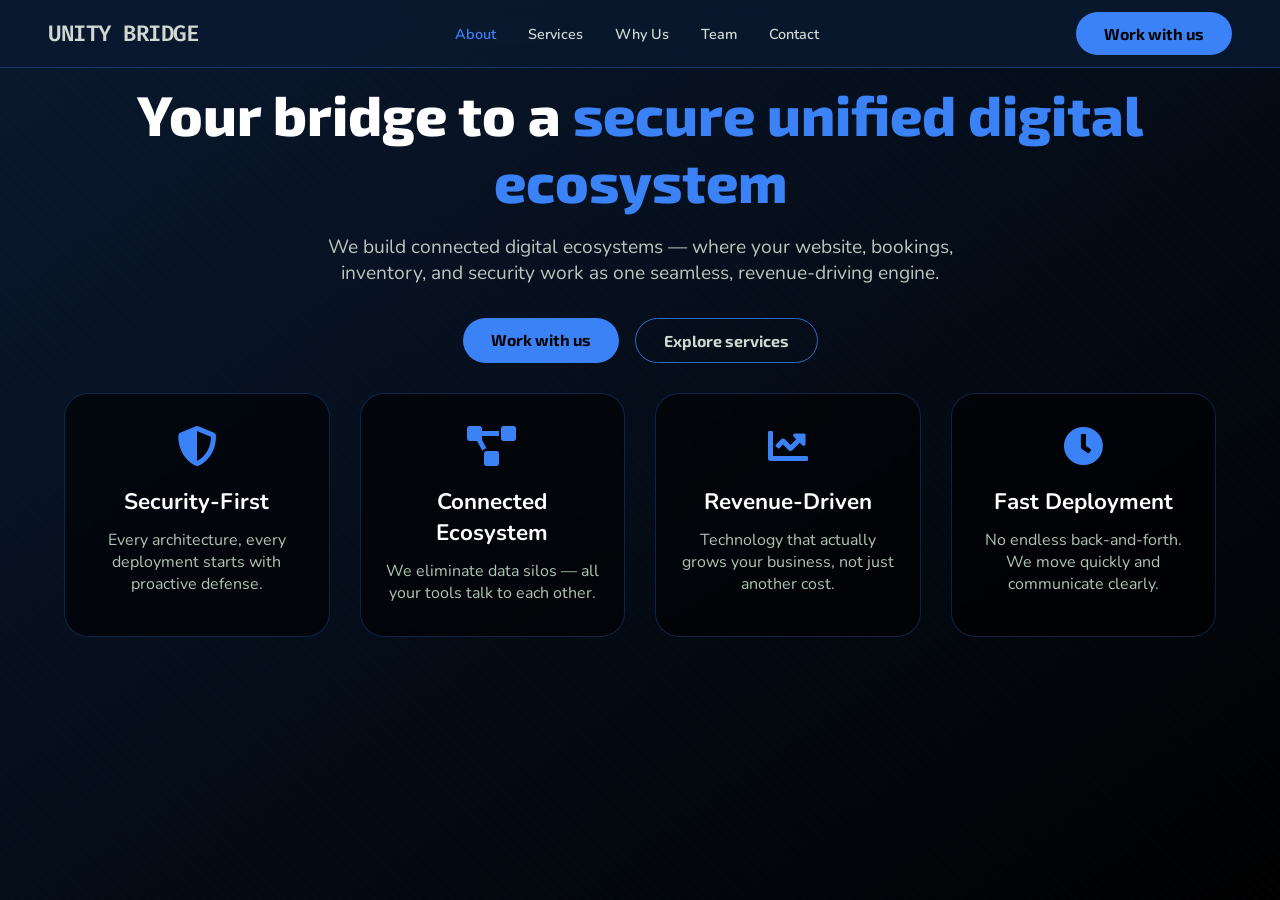
==== commit 4e8fa8ba: "update of the index file....the haeder padding" ====
--- a/index.html
+++ b/index.html
@@ -153,13 +153,22 @@
         }
 
         .btn-outline {
-            border: 1px solid rgba(59, 130, 246, 0.5);
+            display: inline-block;
+            padding: 12px 28px;
+            border-radius: 40px;
+            font-weight: 700;
+            text-decoration: none;
+            transition: 0.2s;
+            font-family: 'Exo 2', sans-serif;
+            border: 1px solid rgba(59, 130, 246, 0.8);
             background: transparent;
             color: #CFD8D1;
+            cursor: pointer;
         }
 
         .btn-outline:hover {
-            background: rgba(59, 130, 246, 0.1);
+            background: rgba(59, 130, 246, 0.15);
+            transform: translateY(-2px);
         }
 
         .container {
@@ -661,7 +670,8 @@
         /* ========== MOBILE RESPONSIVENESS (phones) ========== */
         @media (max-width: 768px) {
             .panel {
-                padding: 100px 0 40px;
+                padding: 110px 0 40px;
+                /* extra top padding to avoid fixed header */
             }
 
             .hero h1 {
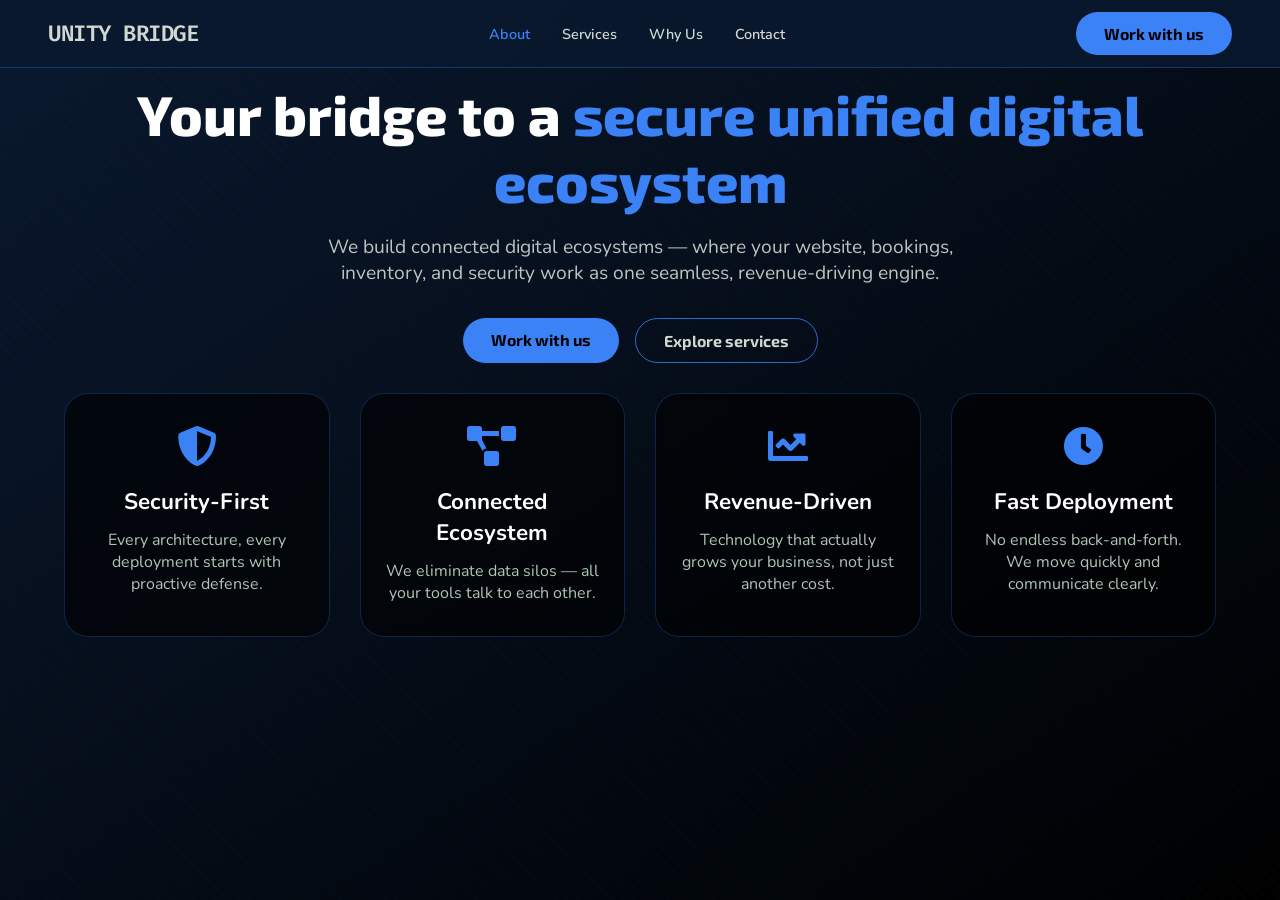
==== commit 5992ba3c: "updated the team section" ====
--- a/index.html
+++ b/index.html
@@ -356,80 +356,6 @@
 
         .pillar p {
             color: #B0C4B5;
-        }
-
-        .team-grid {
-            display: grid;
-            grid-template-columns: repeat(3, 1fr);
-            gap: 30px;
-            margin-top: 20px;
-        }
-
-        .team-card {
-            background: rgba(0, 0, 0, 0.6);
-            backdrop-filter: blur(4px);
-            border-radius: 28px;
-            padding: 32px 24px;
-            border: 1px solid rgba(59, 130, 246, 0.2);
-        }
-
-        .team-card:hover {
-            border-color: #3B82F6;
-            transform: translateY(-4px);
-        }
-
-        .team-card i {
-            font-size: 2rem;
-            color: #3B82F6;
-            margin-bottom: 16px;
-        }
-
-        .team-card h3 {
-            font-size: 1.6rem;
-            margin-bottom: 4px;
-            font-family: 'Exo 2', sans-serif;
-            color: #FFFFFF;
-        }
-
-        .team-card h4 {
-            color: #3B82F6;
-            font-size: 0.9rem;
-            letter-spacing: 1px;
-            margin-bottom: 12px;
-        }
-
-        .team-role {
-            font-weight: 700;
-            margin: 12px 0 8px;
-            color: #FFFFFF;
-        }
-
-        .team-spec {
-            font-size: 0.85rem;
-            color: #3B82F6;
-            margin-bottom: 16px;
-        }
-
-        .team-bio {
-            font-size: 0.9rem;
-            color: #B0C4B5;
-            margin-bottom: 20px;
-            line-height: 1.6;
-        }
-
-        .team-social {
-            display: flex;
-            gap: 12px;
-        }
-
-        .team-social a {
-            color: #B0C4B5;
-            font-size: 1.2rem;
-            transition: 0.2s;
-        }
-
-        .team-social a:hover {
-            color: #3B82F6;
         }
 
         .contact-grid {
@@ -667,11 +593,10 @@
             transform: translateY(-3px);
         }
 
-        /* ========== MOBILE RESPONSIVENESS (phones) ========== */
+        /* ========== MOBILE RESPONSIVENESS ========== */
         @media (max-width: 768px) {
             .panel {
                 padding: 110px 0 40px;
-                /* extra top padding to avoid fixed header */
             }
 
             .hero h1 {
@@ -689,7 +614,6 @@
 
             .about-grid,
             .services-grid,
-            .team-grid,
             .why-grid,
             .contact-grid,
             .footer-grid {
@@ -739,28 +663,18 @@
             }
 
             .service-card,
-            .about-card,
-            .team-card {
+            .about-card {
                 padding: 24px 16px;
             }
 
             .service-card i,
-            .about-card i,
-            .team-card i {
+            .about-card i {
                 font-size: 2rem;
             }
 
             .service-card h3,
             .about-card h3 {
                 font-size: 1.2rem;
-            }
-
-            .team-card h3 {
-                font-size: 1.4rem;
-            }
-
-            .team-bio {
-                font-size: 0.85rem;
             }
 
             .btn-primary,
@@ -800,12 +714,6 @@
 
             .hero p {
                 font-size: 0.9rem;
-            }
-
-            .service-card p,
-            .about-card p,
-            .team-bio {
-                font-size: 0.85rem;
             }
 
             .contact-info h2 {
@@ -832,7 +740,6 @@
                     <li><a data-section="about">About</a></li>
                     <li><a data-section="services">Services</a></li>
                     <li><a data-section="why">Why Us</a></li>
-                    <li><a data-section="team">Team</a></li>
                     <li><a data-section="contact">Contact</a></li>
                 </ul>
                 <a href="#" class="btn-primary" id="contactBtn">Work with us</a>
@@ -971,59 +878,7 @@
             </div>
         </section>
 
-        <!-- Panel 4: Team -->
-        <section class="panel" id="panel-team">
-            <div class="container">
-                <h2 class="section-title">Meet the Team</h2>
-                <p style="text-align: center; margin-bottom: 40px;">Three specialists who saw the same problem and
-                    decided to fix it together.</p>
-                <div class="team-grid">
-                    <div class="team-card">
-                        <i class="fas fa-clipboard-list"></i>
-                        <h3>Bernard Korir</h3>
-                        <h4>CO‑FOUNDER</h4>
-                        <div class="team-role">Product & Requirements Engineer</div>
-                        <div class="team-spec">Requirements · User stories · Backlog · Product logic</div>
-                        <p class="team-bio">Bernard ensures we always build the right thing. He translates client needs
-                            into clear user stories, acceptance criteria, and product specifications. His structured
-                            approach eliminates guesswork, keeps development focused, and guarantees that every feature
-                            delivers real value.</p>
-                        <div class="team-social"><a href="#"><i class="fab fa-linkedin"></i></a><a href="#"><i
-                                    class="fab fa-github"></i></a></div>
-                    </div>
-                    <div class="team-card">
-                        <i class="fas fa-user-shield"></i>
-                        <h3>Dylan Kibet</h3>
-                        <h4>FOUNDER</h4>
-                        <div class="team-role">Lead Engineer & System Architect</div>
-                        <div class="team-spec">System architecture · Backend · Security · Infrastructure</div>
-                        <p class="team-bio">Dylan brings deep expertise in computer security and forensics. He leads
-                            technical development, from API design to deployment pipelines, ensuring every system is
-                            secure, scalable, and maintainable. He built Unity Bridge because he saw how fragmented
-                            systems create security holes and wasted effort.</p>
-                        <div class="team-social"><a href="https://www.linkedin.com/in/dylan-kibet-40ab96334/"
-                                target="_blank"><i class="fab fa-linkedin"></i></a><a
-                                href="https://github.com/systems-jackal" target="_blank"><i
-                                    class="fab fa-github"></i></a></div>
-                    </div>
-                    <div class="team-card">
-                        <i class="fas fa-check-double"></i>
-                        <h3>Ezra Tomno</h3>
-                        <h4>CO‑FOUNDER</h4>
-                        <div class="team-role">Frontend Engineer & Quality Lead</div>
-                        <div class="team-spec">Frontend · API integration · Testing · Quality</div>
-                        <p class="team-bio">Ezra builds the user‑facing part of every system and leads quality
-                            assurance. He implements responsive, accessible interfaces and ensures they integrate
-                            seamlessly with the backend. Ezra has the final say on quality – nothing ships unless it
-                            meets his standards.</p>
-                        <div class="team-social"><a href="#"><i class="fab fa-linkedin"></i></a><a href="#"><i
-                                    class="fab fa-github"></i></a></div>
-                    </div>
-                </div>
-            </div>
-        </section>
-
-        <!-- Panel 5: Contact + Newsletter + Footer -->
+        <!-- Panel 4: Contact + Newsletter + Footer -->
         <section class="panel" id="panel-contact">
             <div class="container">
                 <div class="contact-grid">
@@ -1098,7 +953,6 @@
                                 <li><a href="#" data-section="about">About</a></li>
                                 <li><a href="#" data-section="services">Services</a></li>
                                 <li><a href="#" data-section="why">Why Us</a></li>
-                                <li><a href="#" data-section="team">Team</a></li>
                                 <li><a href="#" data-section="contact">Contact</a></li>
                             </ul>
                         </div>
@@ -1131,12 +985,11 @@
 
     <script>
         const scrollContainer = document.getElementById('horizontalScroll');
-        const sections = ['about', 'services', 'why', 'team', 'contact'];
+        const sections = ['about', 'services', 'why', 'contact'];
         const panelIds = {
             about: 'panel-about',
             services: 'panel-services',
             why: 'panel-why',
-            team: 'panel-team',
             contact: 'panel-contact'
         };
 
